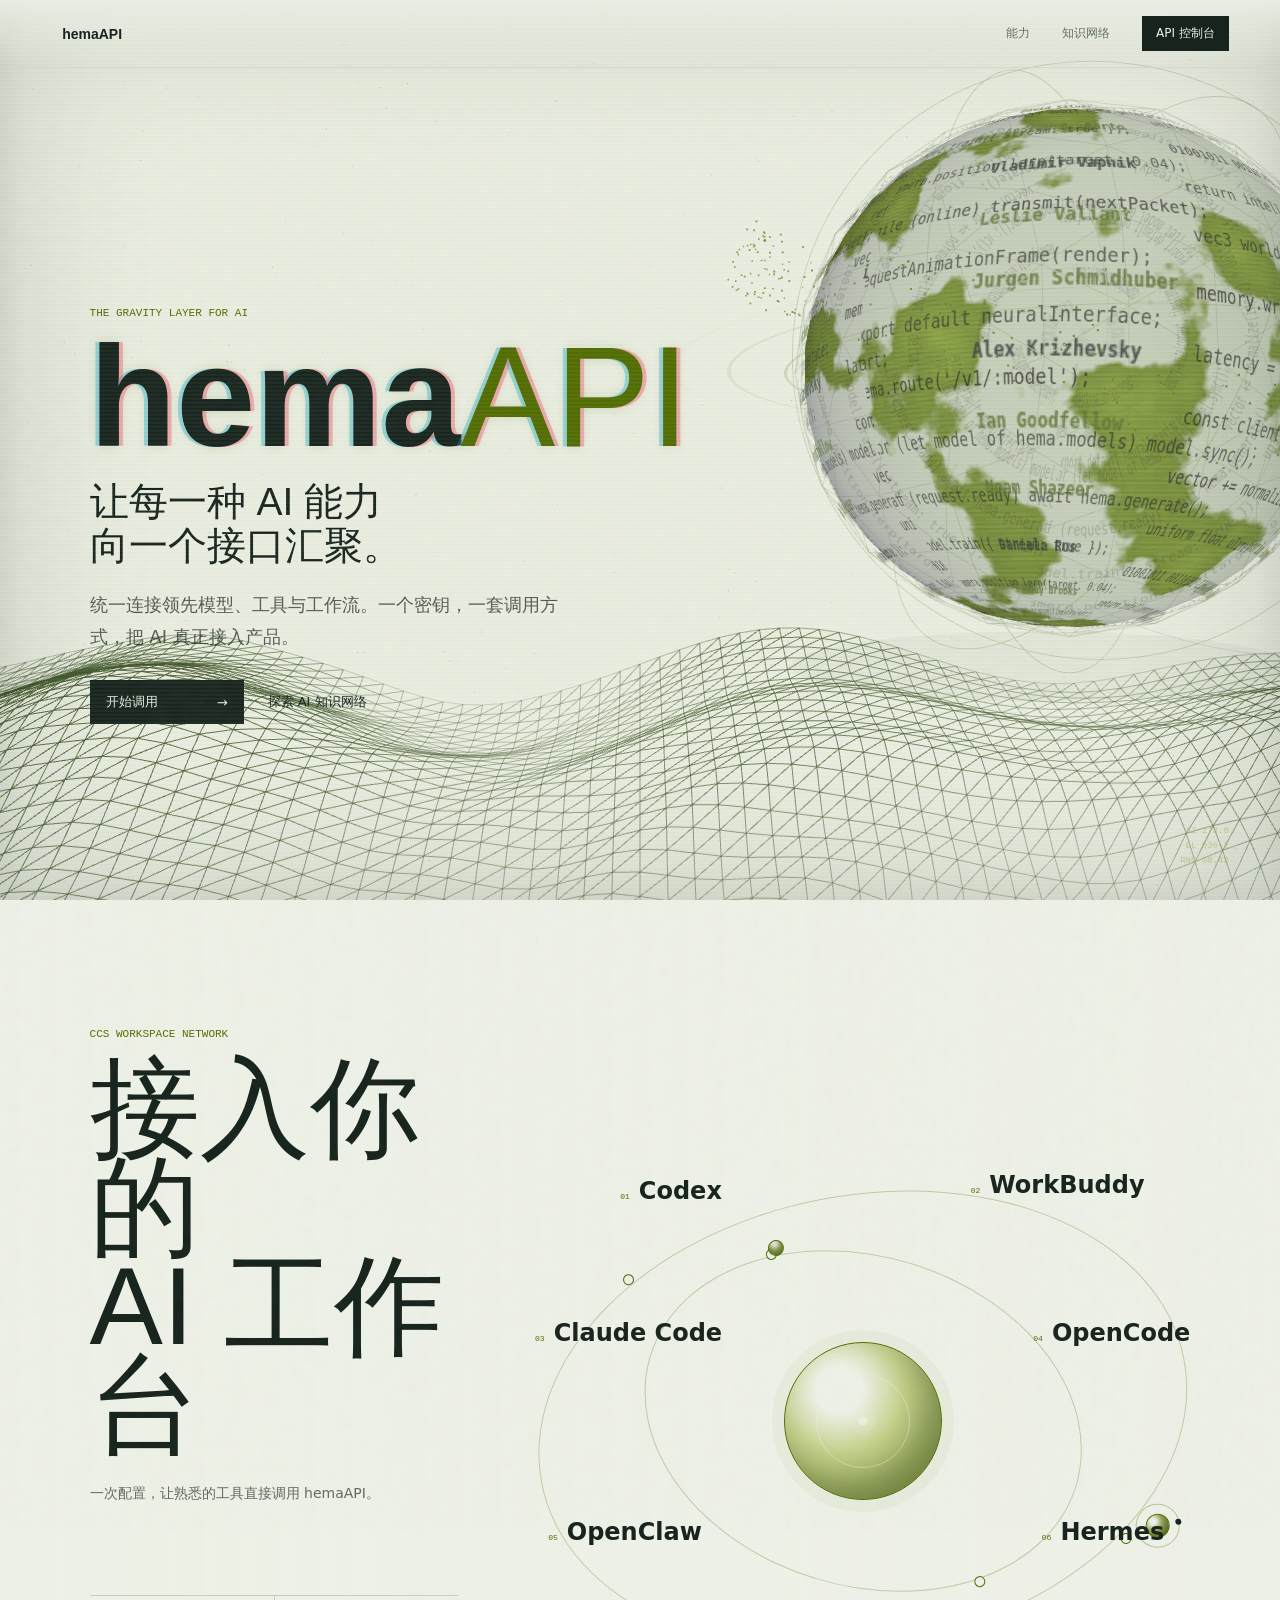
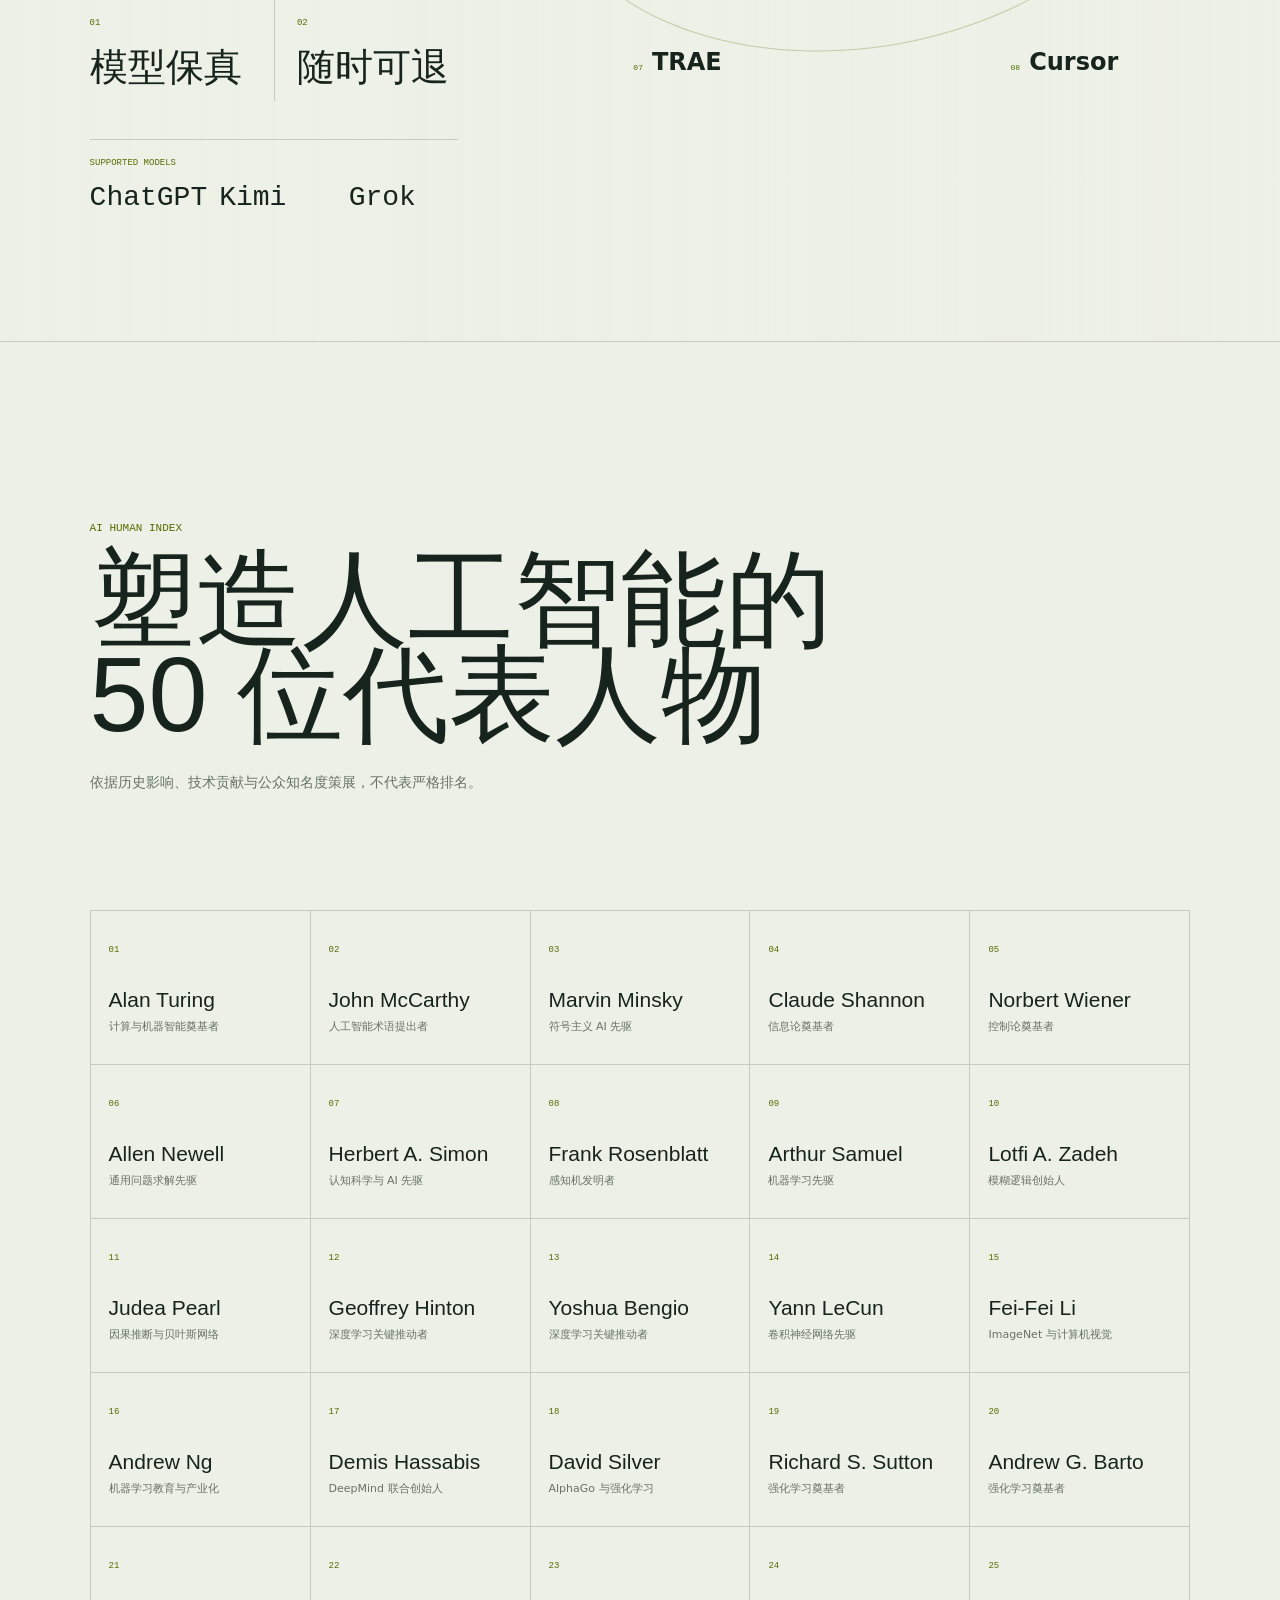
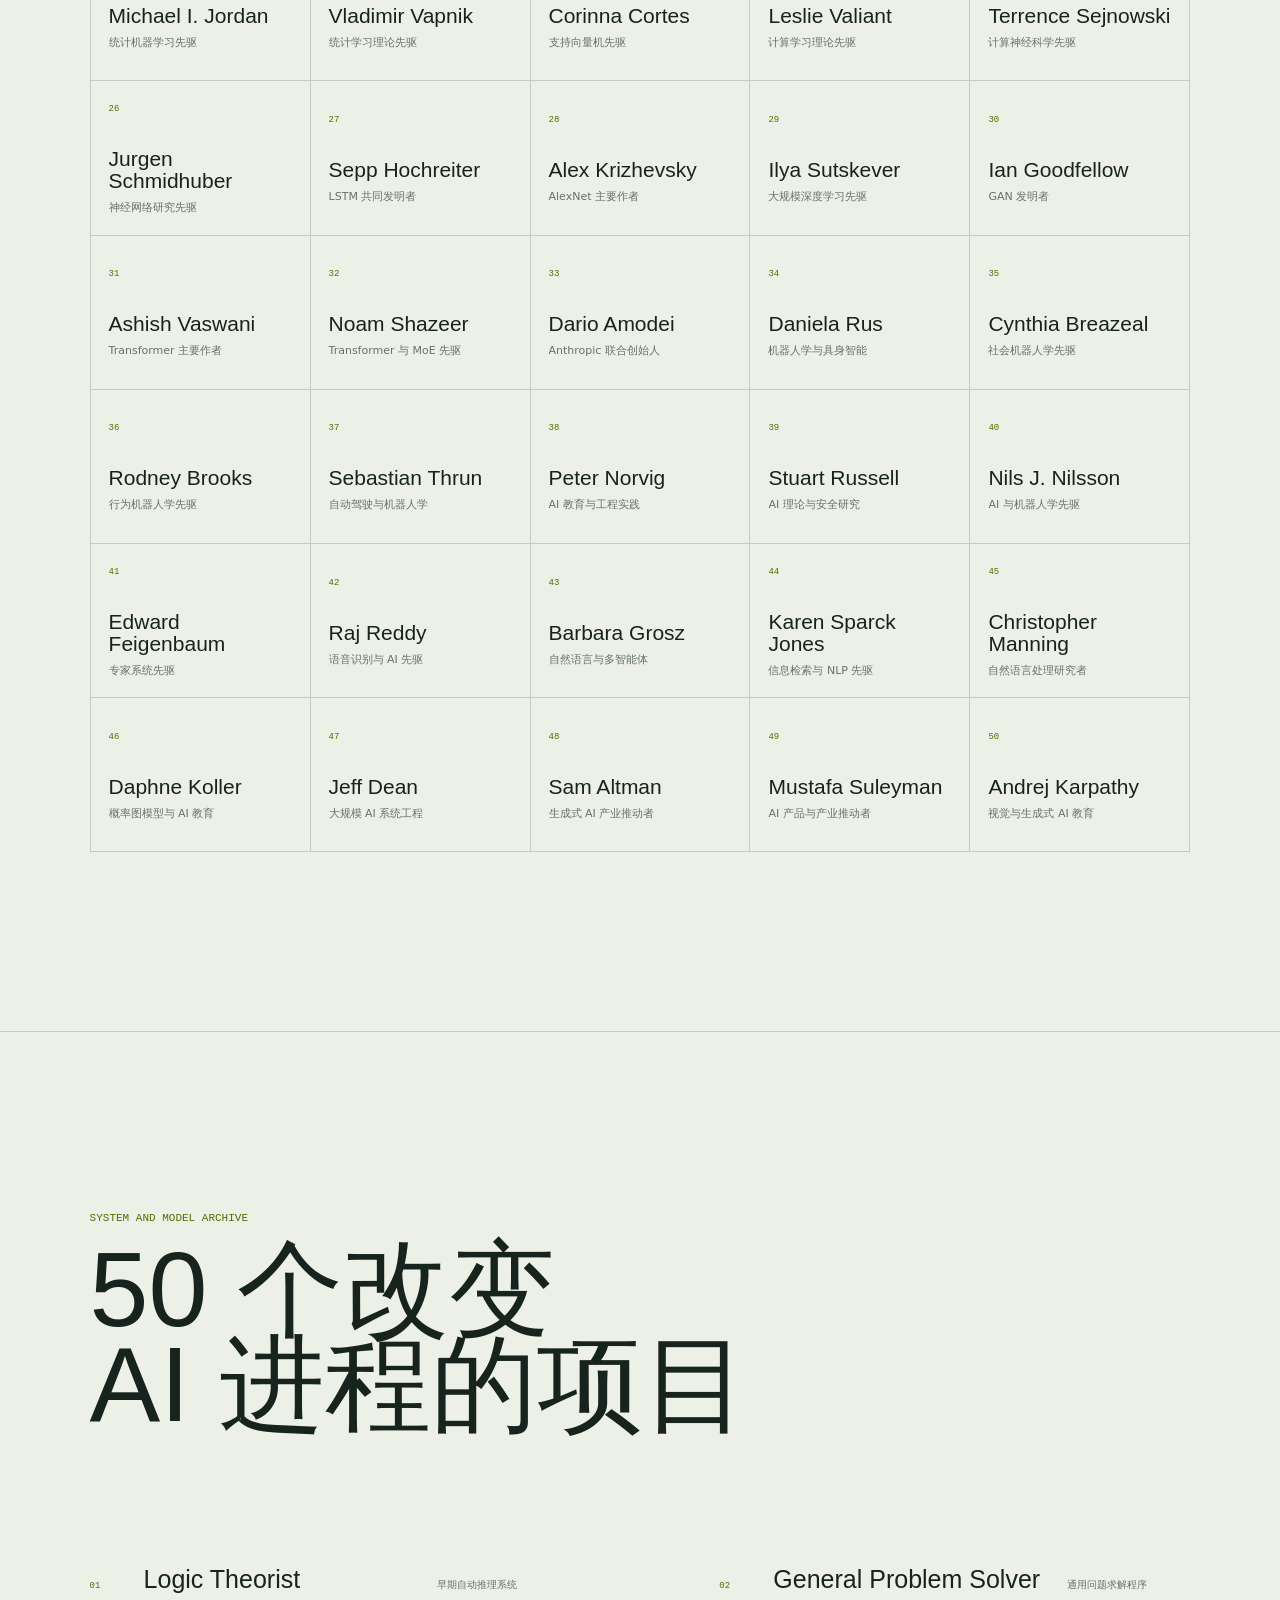
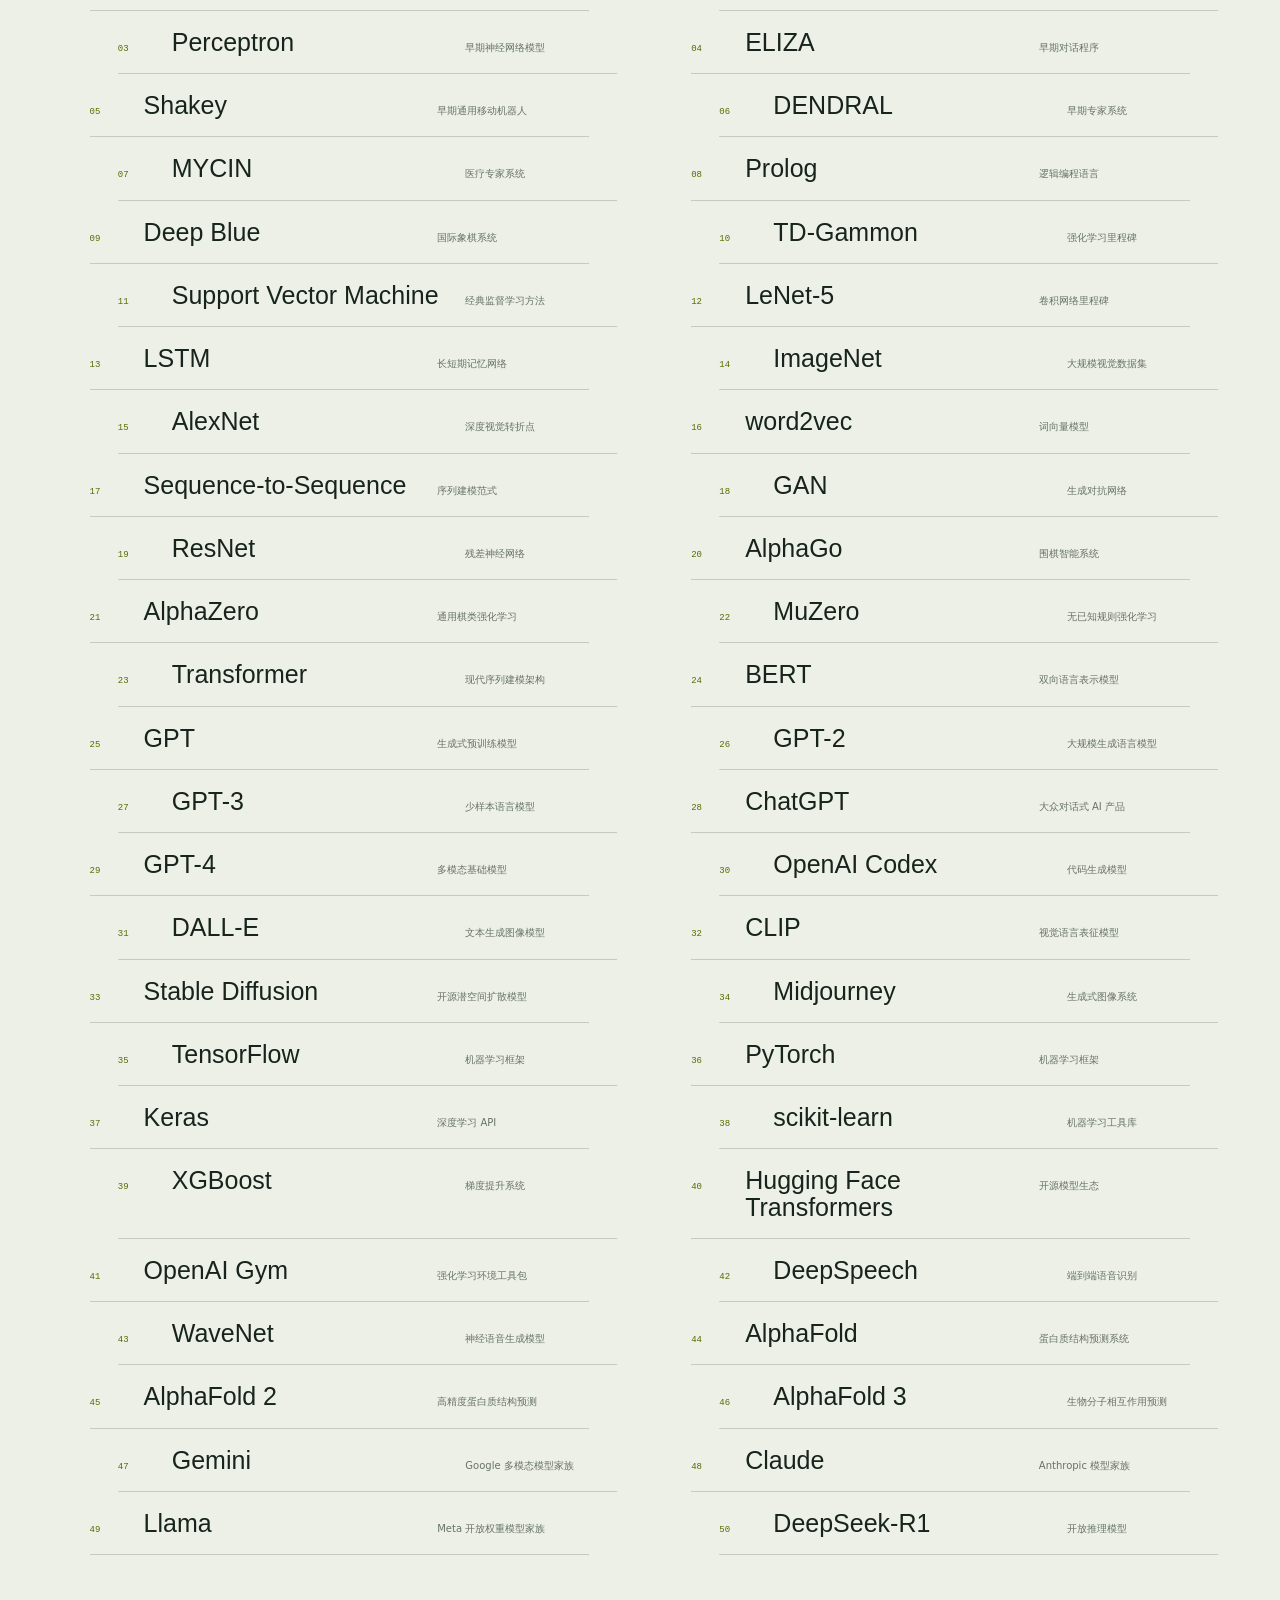
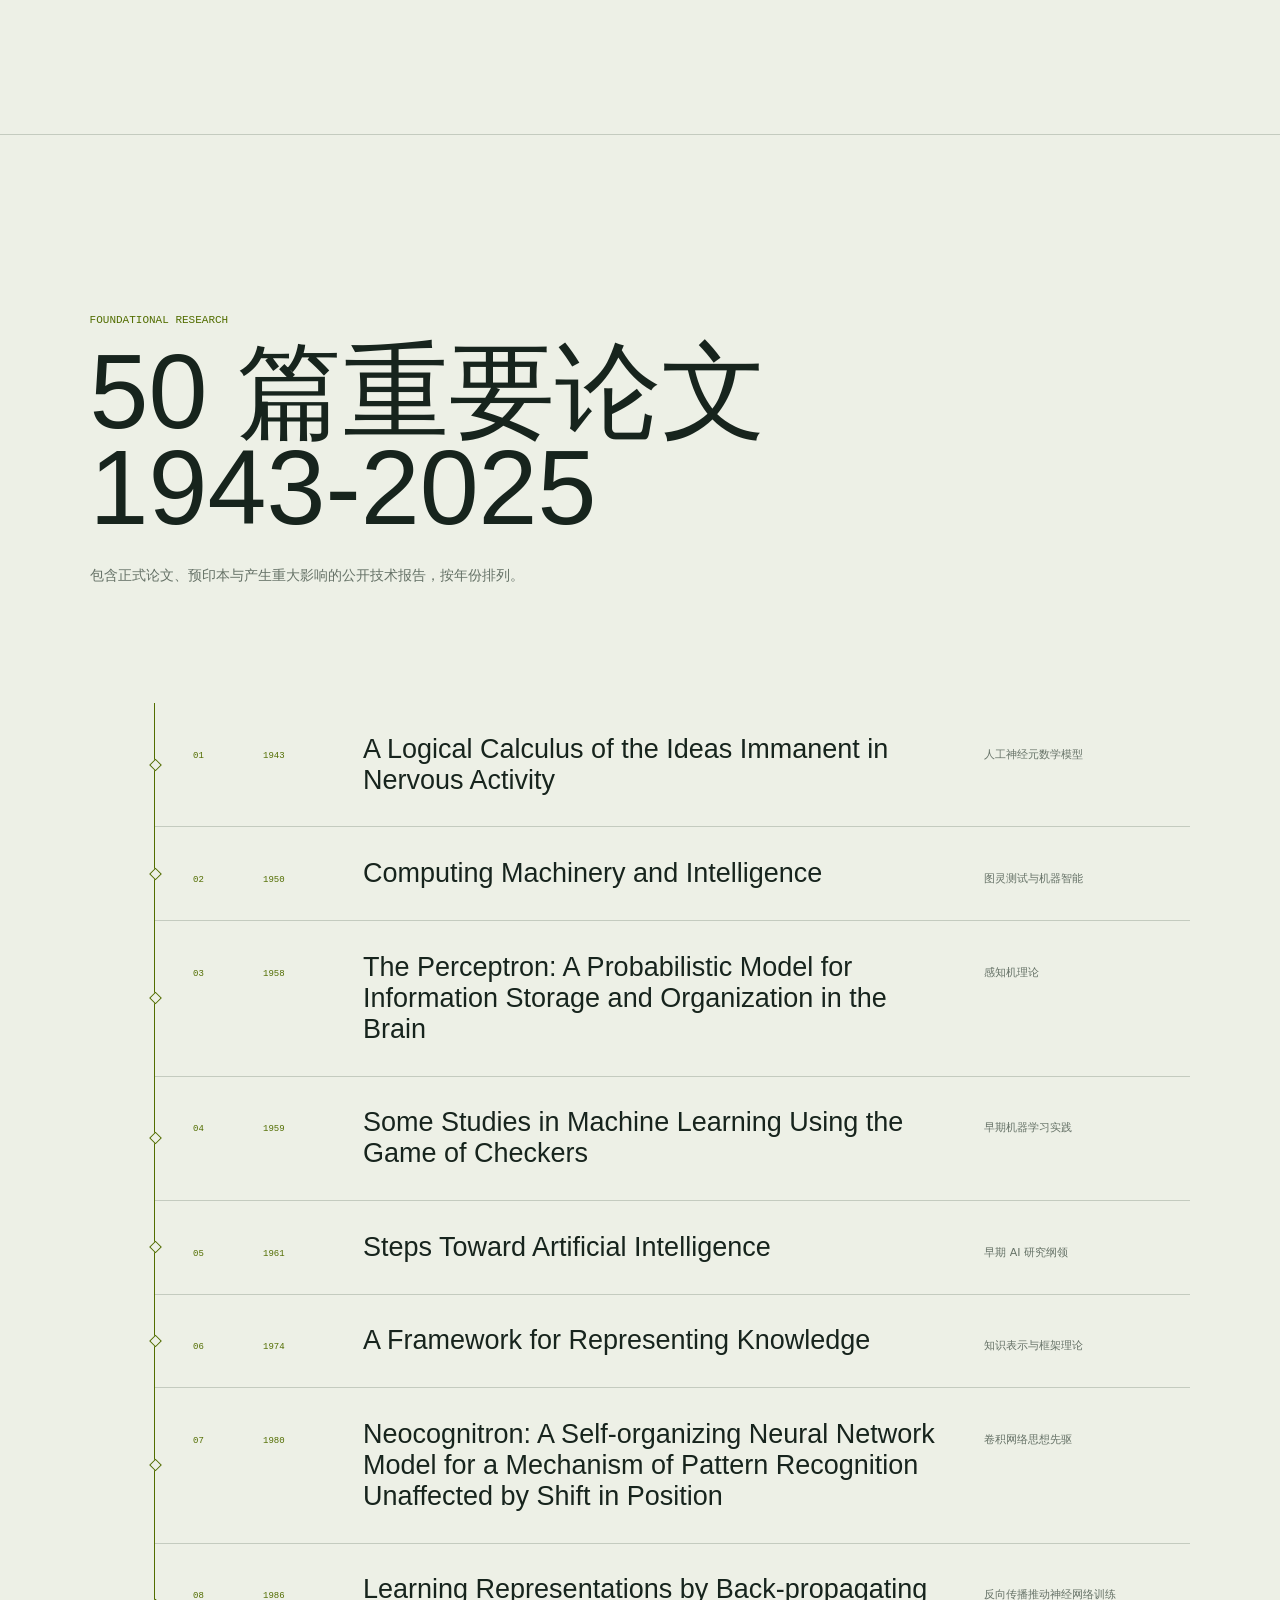
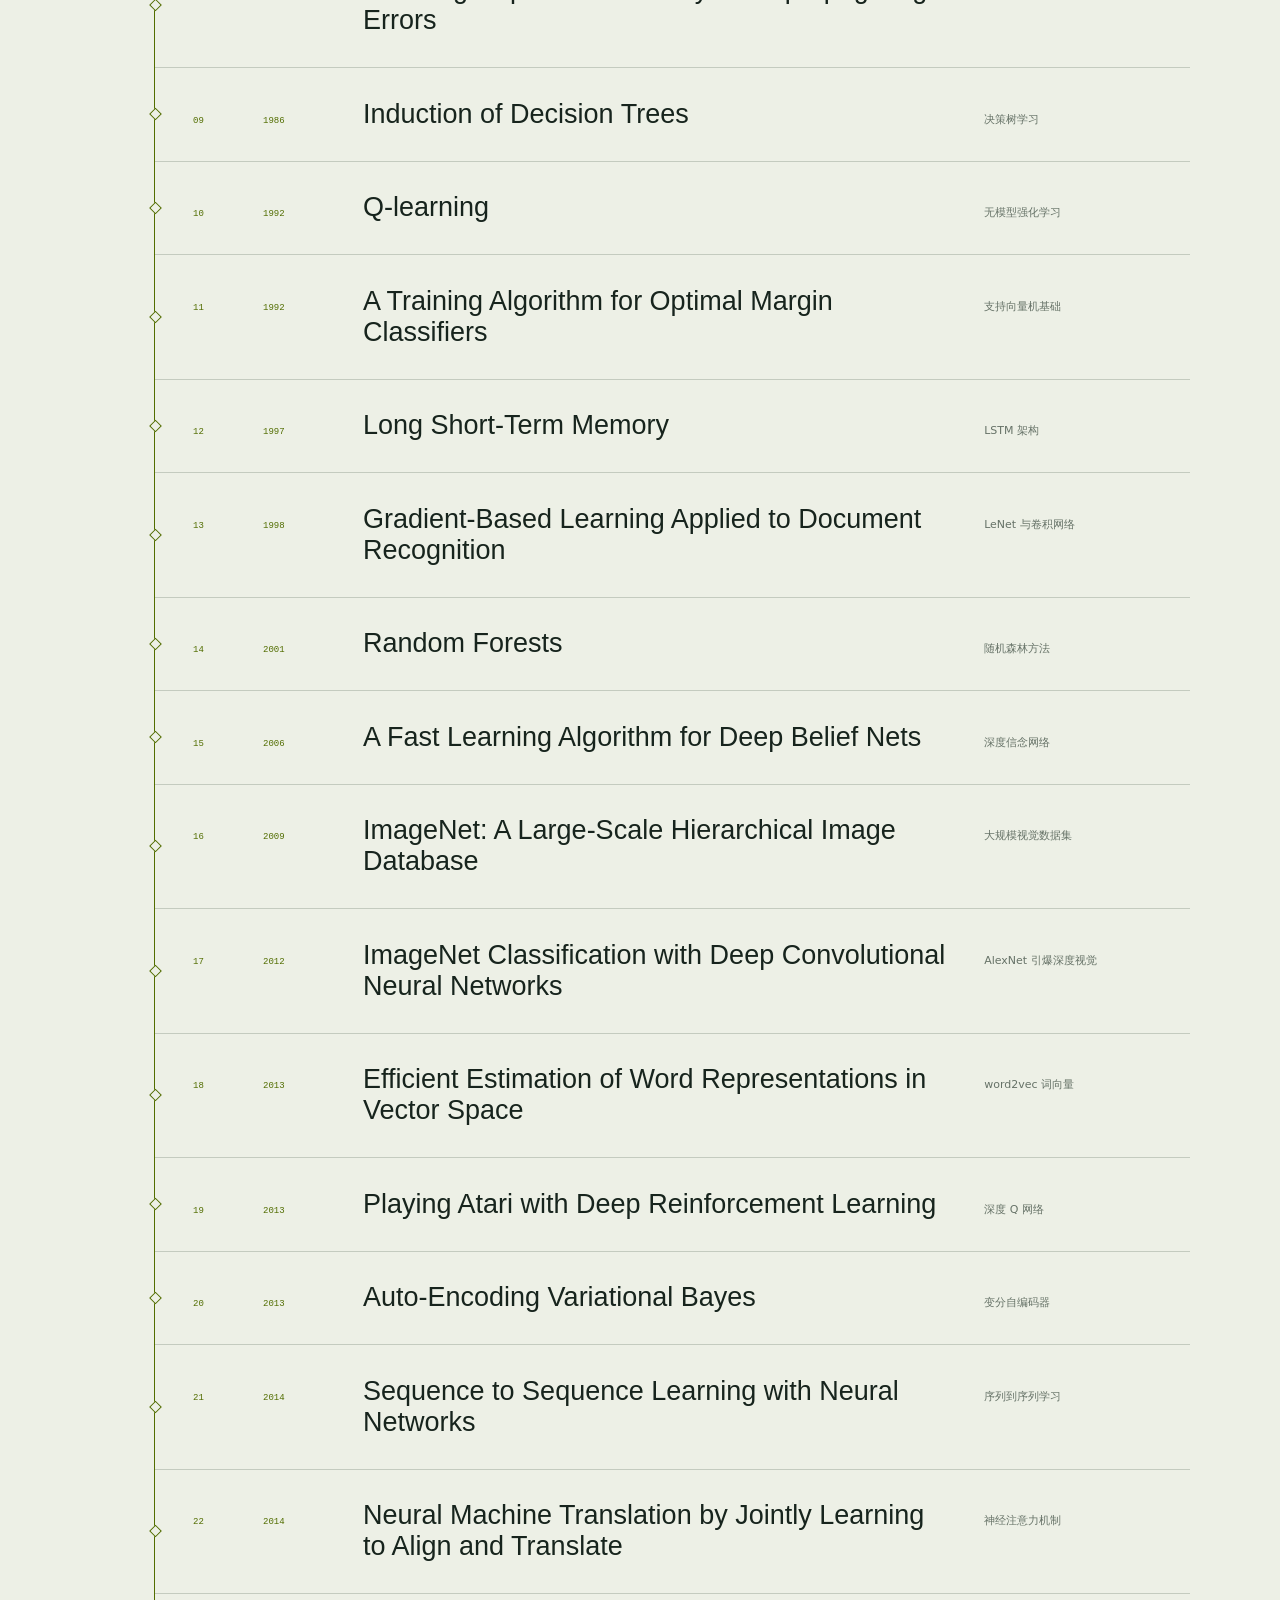
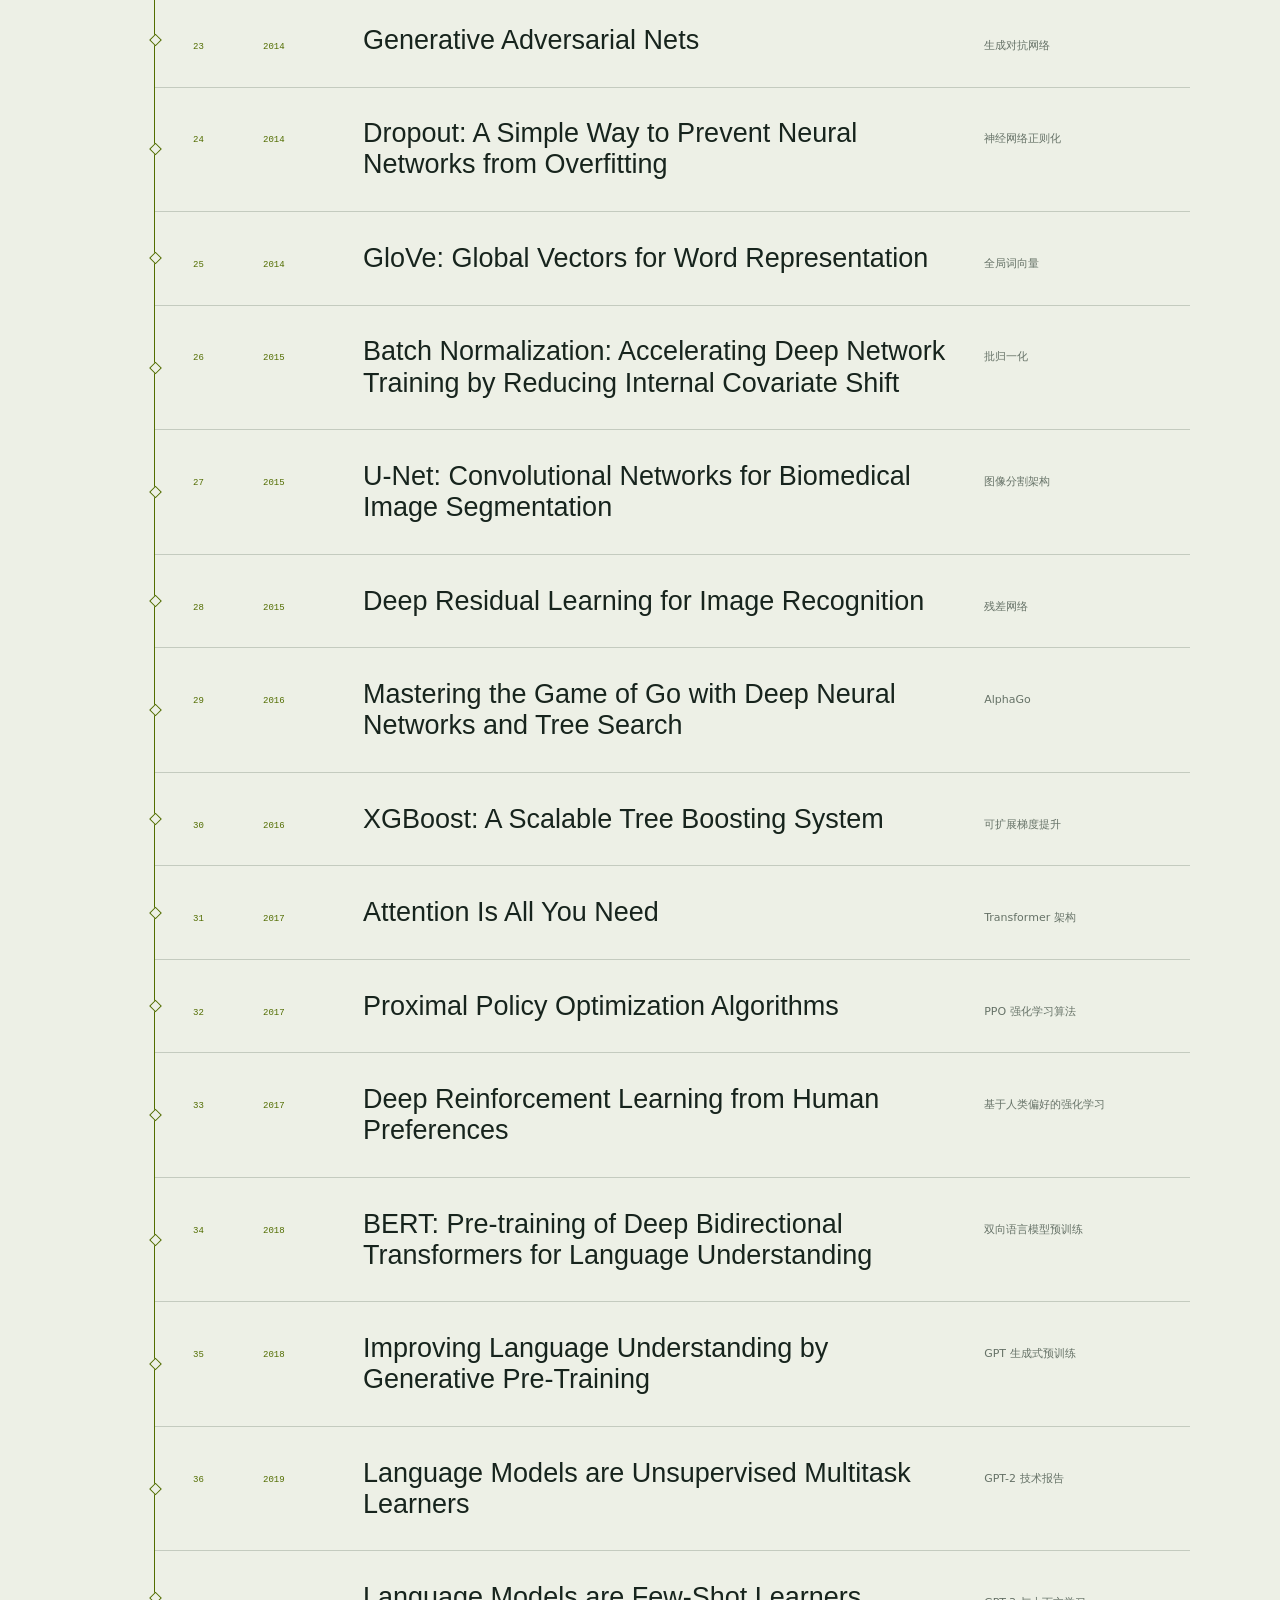
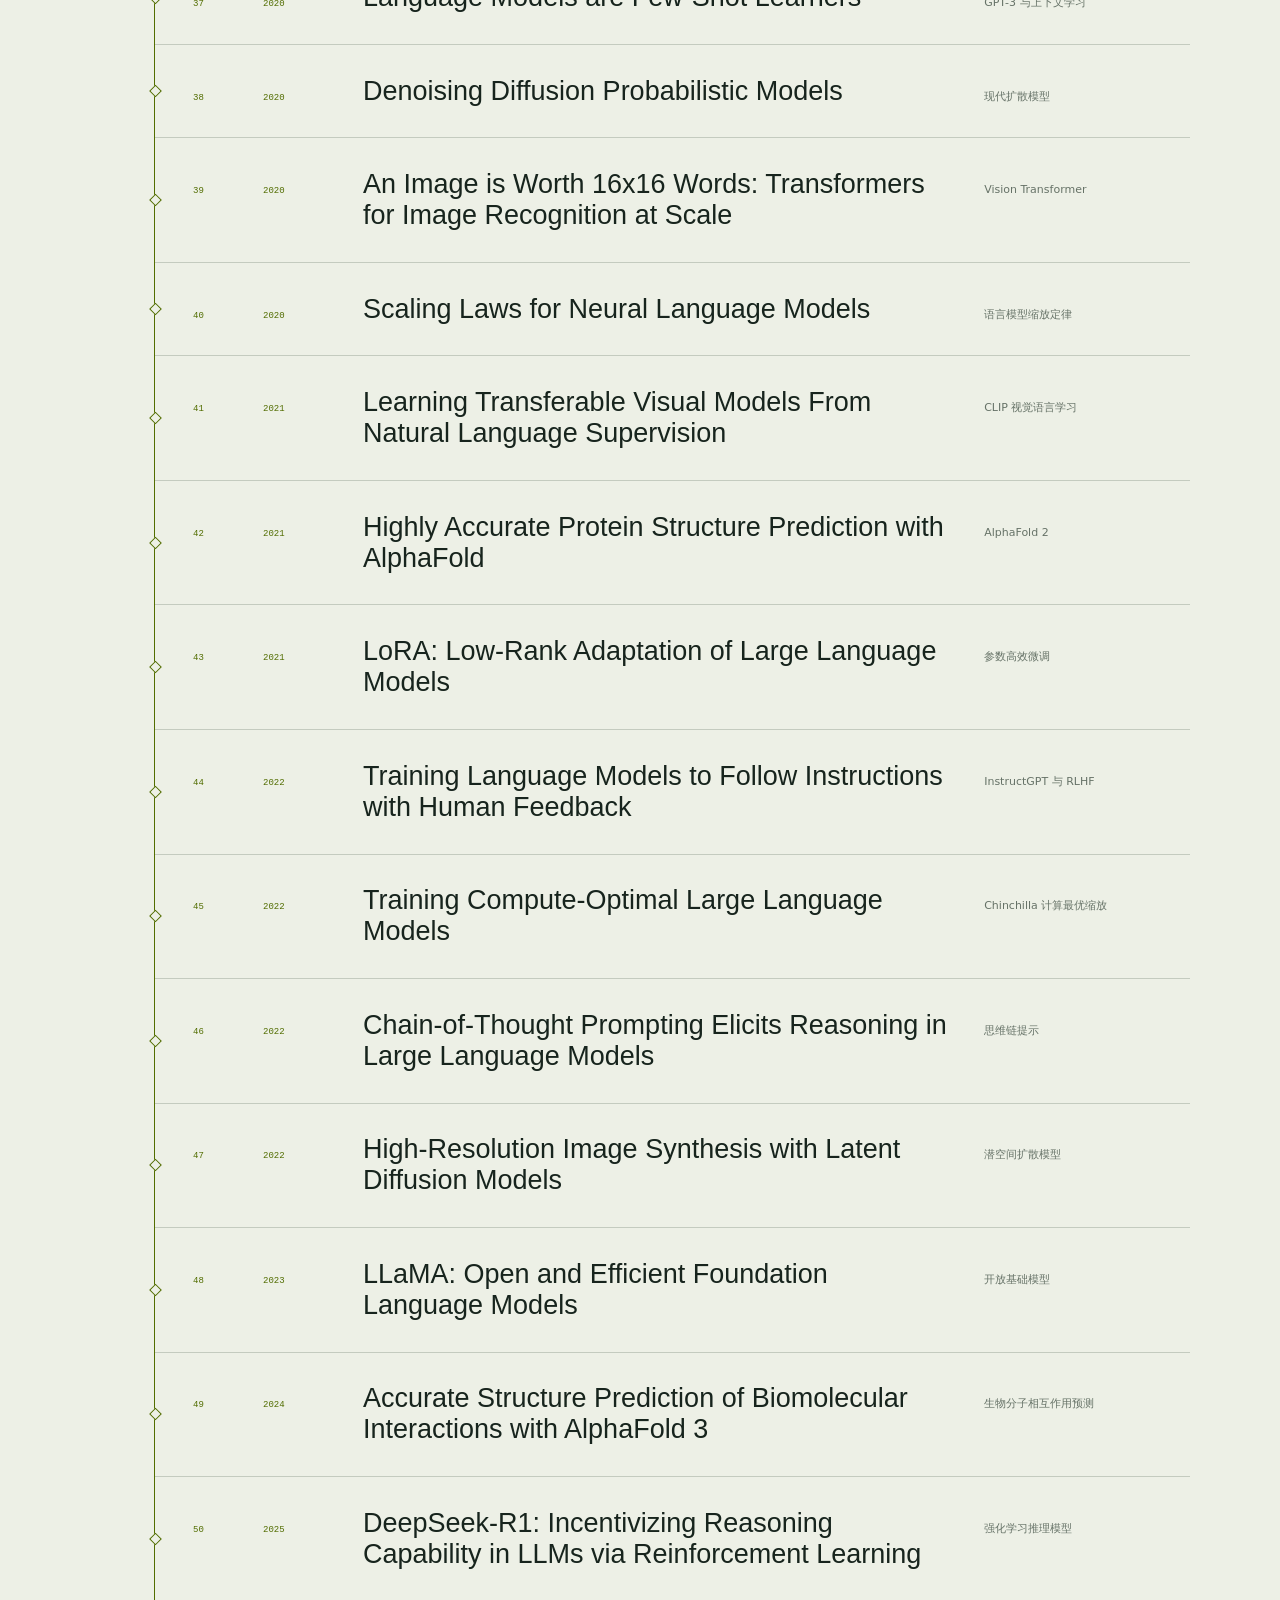
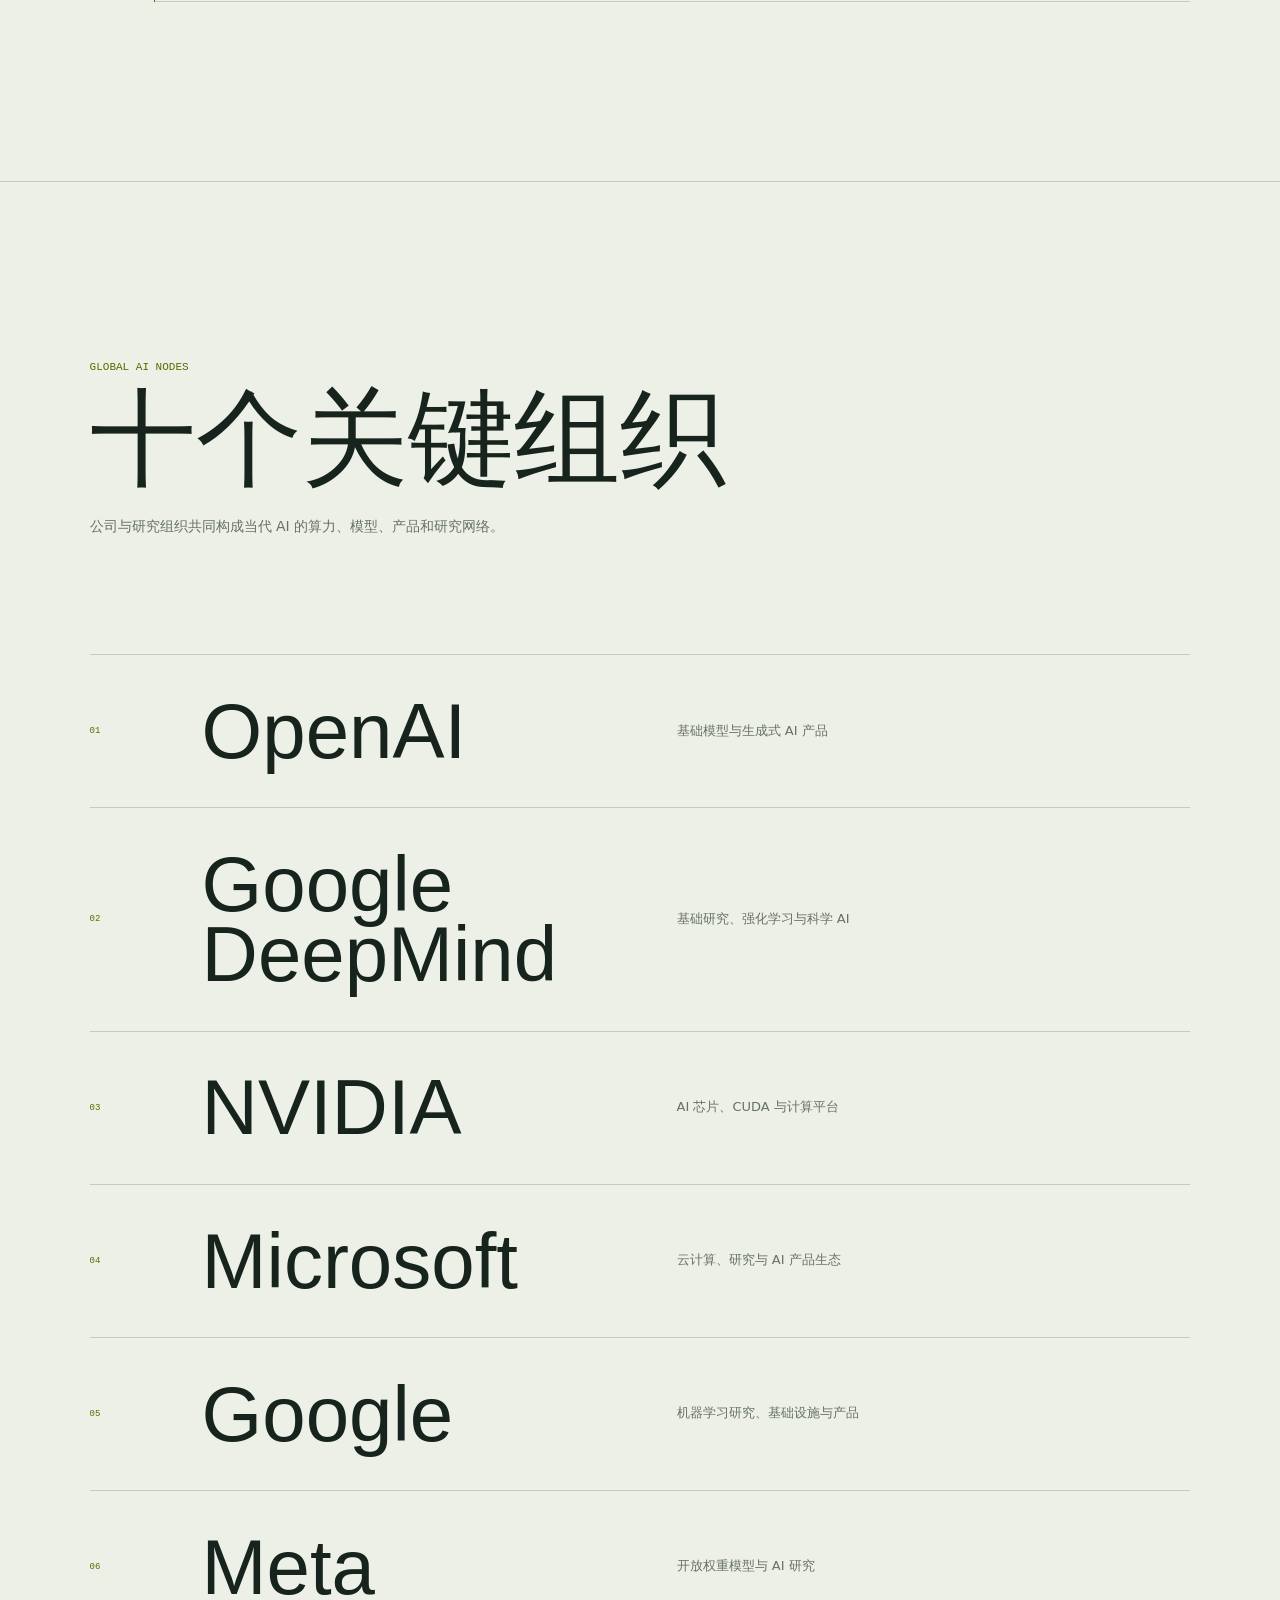
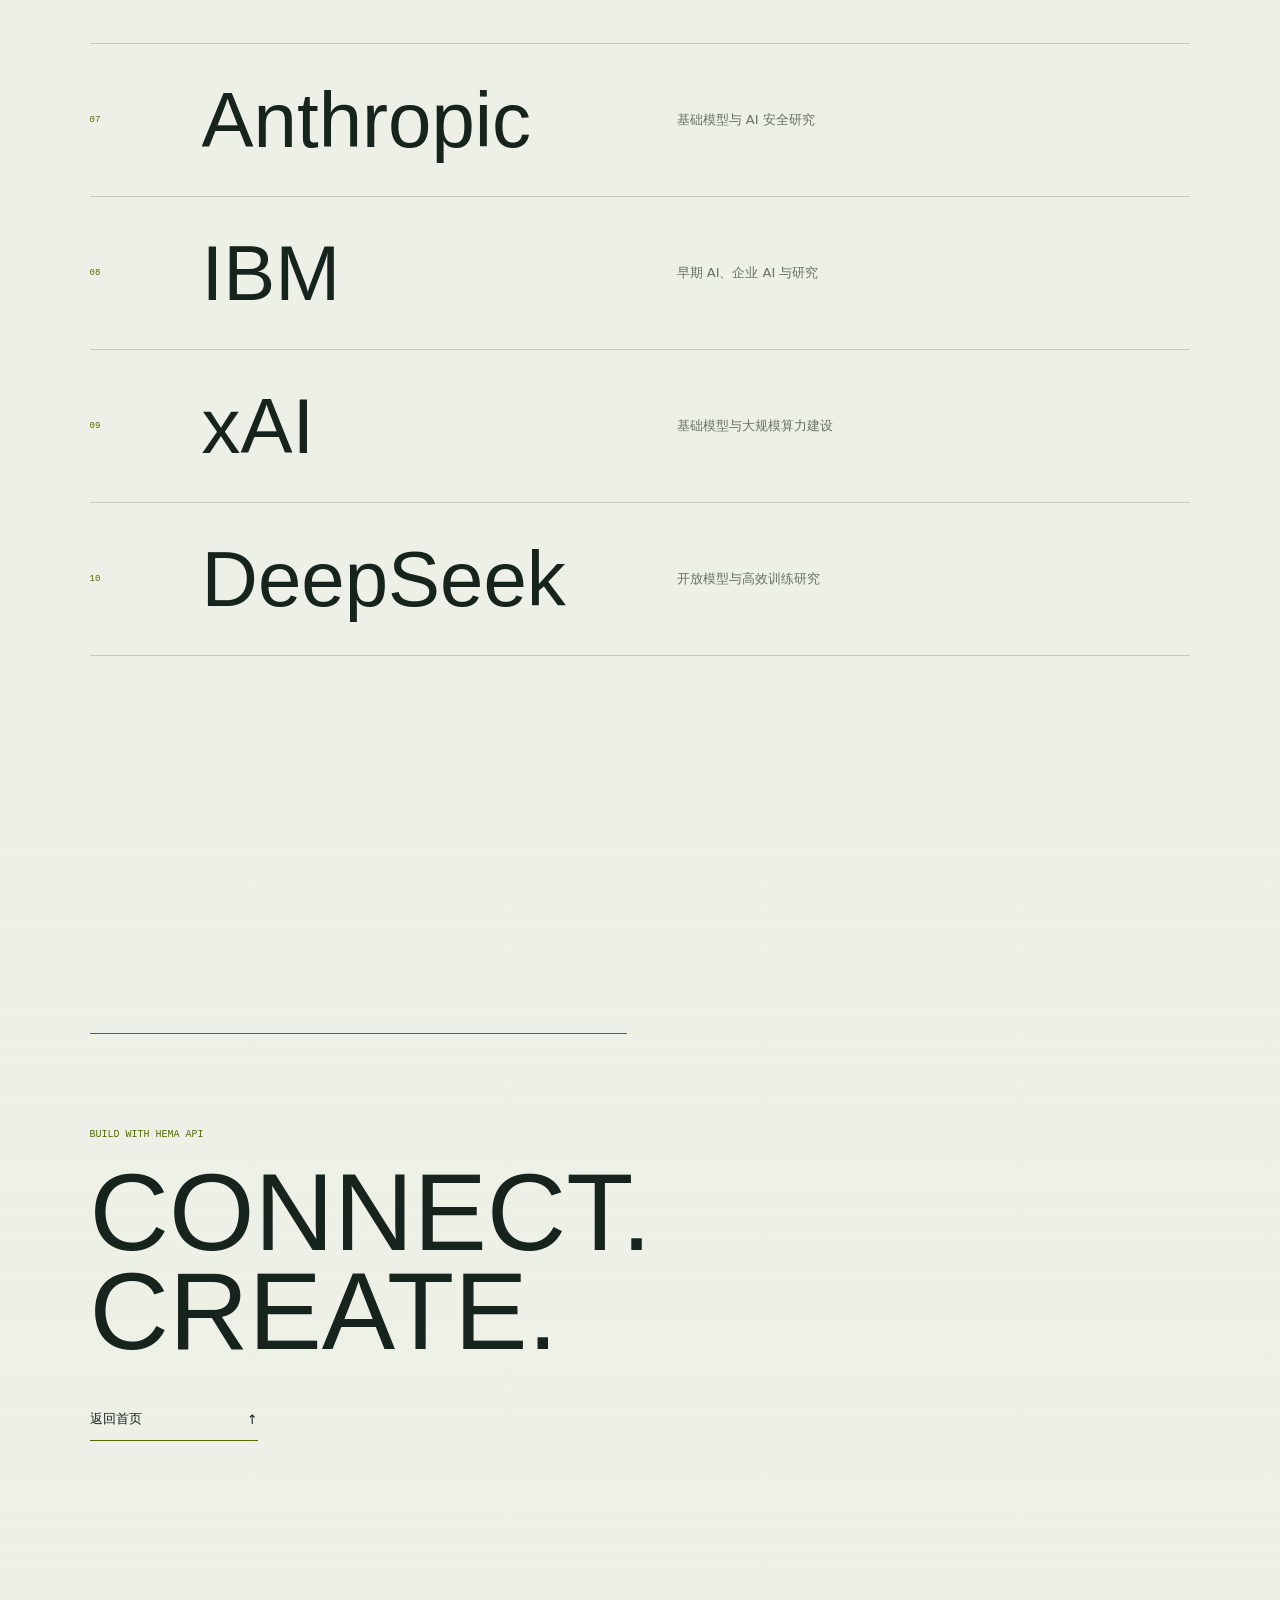
==== web/public/hema-home/index.html @ fee245b4 "feat: publish hema ui image workflow" ====
<!doctype html>
<html lang="zh-CN">
  <head>
    <meta charset="UTF-8" />
    <meta name="viewport" content="width=device-width, initial-scale=1.0" />
    <meta name="theme-color" content="#edf0e6" />
    <title>hemaAPI - AI API Infrastructure</title>
    <link rel="stylesheet" href="./styles.css?v=20260729" />
    <script type="importmap">
      {
        "imports": {
          "three": "https://esm.sh/three@0.170.0"
        }
      }
    </script>
  </head>
  <body>
    <div class="boot" aria-live="polite">
      <div class="boot-mark" aria-hidden="true"></div>
      <p>INITIALIZING HEMA API</p>
    </div>

    <canvas id="scene" aria-label="可交互的人工智能人物地球"></canvas>
    <div class="phosphor" aria-hidden="true"></div>
    <div class="scanlines" aria-hidden="true"></div>
    <div class="noise" aria-hidden="true"></div>
    <div class="vignette" aria-hidden="true"></div>

    <header class="topbar">
      <a class="brand" href="#top" aria-label="hemaAPI 主页">
        <span class="brand-mark" aria-hidden="true"></span>
        hemaAPI
      </a>
      <nav class="primary-nav" aria-label="主导航">
        <a href="#system">能力</a>
        <a href="#archive">知识网络</a>
        <a class="nav-console" href="/dashboard?lang=zh" target="_top">API 控制台</a>
      </nav>
    </header>

    <main id="top">
      <section class="hero" aria-labelledby="hero-title">
        <div class="hero-copy">
          <p class="eyebrow">THE GRAVITY LAYER FOR AI</p>
          <h1 id="hero-title">hema<span>API</span></h1>
          <p class="hero-statement">让每一种 AI 能力<br />向一个接口汇聚。</p>
          <p class="lead">统一连接领先模型、工具与工作流。一个密钥，一套调用方式，把 AI 真正接入产品。</p>
          <div class="hero-actions">
            <a class="primary-action" href="/keys?lang=zh" target="_top">开始调用 <span aria-hidden="true">→</span></a>
            <a class="text-action" href="#archive">探索 AI 知识网络</a>
          </div>
        </div>

        <div class="coordinates" aria-hidden="true">
          <span>AZ 273.8</span>
          <span>EL 036.2</span>
          <span>RNG 08.42</span>
        </div>
      </section>

      <section class="system" id="system" aria-labelledby="system-title">
        <div class="integration-copy reveal" id="console">
          <p class="section-kicker">CCS WORKSPACE NETWORK</p>
          <h2 id="system-title">接入你的<br />AI 工作台</h2>
          <p class="integration-lead">一次配置，让熟悉的工具直接调用 hemaAPI。</p>
          <div class="service-promises" aria-label="服务承诺">
            <div><span>01</span><strong>模型保真</strong></div>
            <div><span>02</span><strong>随时可退</strong></div>
          </div>
          <div class="supported-models" aria-label="支持的模型">
            <span>SUPPORTED MODELS</span>
            <strong>ChatGPT</strong>
            <strong>Kimi</strong>
            <strong>Grok</strong>
          </div>
        </div>

        <div class="integration-stage reveal" aria-label="支持的开发工具">
          <div class="orbit orbit--outer" aria-hidden="true">
            <span class="planet planet--terra"><i class="moon-orbit"></i></span>
          </div>
          <div class="orbit orbit--inner" aria-hidden="true">
            <span class="planet planet--inner"></span>
          </div>
          <div class="ccs-core" aria-hidden="true"></div>
          <a class="tool-node" href="./docs.html#codex"><span>01</span><strong>Codex</strong></a>
          <a class="tool-node" href="./docs.html#workbuddy"><span>02</span><strong>WorkBuddy</strong></a>
          <a class="tool-node" href="./docs.html#claude-code"><span>03</span><strong>Claude Code</strong></a>
          <a class="tool-node" href="./docs.html#opencode"><span>04</span><strong>OpenCode</strong></a>
          <a class="tool-node" href="./docs.html#openclaw"><span>05</span><strong>OpenClaw</strong></a>
          <a class="tool-node" href="./docs.html#hermes"><span>06</span><strong>Hermes</strong></a>
          <a class="tool-node" href="./docs.html#trae"><span>07</span><strong>TRAE</strong></a>
          <a class="tool-node" href="./docs.html#cursor"><span>08</span><strong>Cursor</strong></a>
        </div>
      </section>

      <section class="archive" id="archive" aria-labelledby="archive-title">
        <div class="archive-heading reveal">
          <p class="section-kicker">AI HUMAN INDEX</p>
          <h2 id="archive-title">塑造人工智能的<br />50 位代表人物</h2>
          <p>依据历史影响、技术贡献与公众知名度策展，不代表严格排名。</p>
        </div>
        <div class="people-grid" id="people-grid"></div>
      </section>

      <section class="projects" aria-labelledby="projects-title">
        <div class="projects-heading reveal">
          <p class="section-kicker">SYSTEM AND MODEL ARCHIVE</p>
          <h2 id="projects-title">50 个改变<br />AI 进程的项目</h2>
        </div>
        <div class="project-stream" id="project-stream"></div>
      </section>

      <section class="papers" aria-labelledby="papers-title">
        <div class="papers-heading reveal">
          <p class="section-kicker">FOUNDATIONAL RESEARCH</p>
          <h2 id="papers-title">50 篇重要论文<br />1943-2025</h2>
          <p>包含正式论文、预印本与产生重大影响的公开技术报告，按年份排列。</p>
        </div>
        <div class="paper-timeline" id="paper-timeline"></div>
      </section>

      <section class="organizations" aria-labelledby="organizations-title">
        <div class="organizations-heading reveal">
          <p class="section-kicker">GLOBAL AI NODES</p>
          <h2 id="organizations-title">十个关键组织</h2>
          <p>公司与研究组织共同构成当代 AI 的算力、模型、产品和研究网络。</p>
        </div>
        <div class="organization-list" id="organization-list"></div>
      </section>

      <section class="closing" aria-labelledby="closing-title">
        <div class="closing-line reveal" aria-hidden="true"></div>
        <p class="reveal">BUILD WITH HEMA API</p>
        <h2 id="closing-title" class="reveal">CONNECT.<br />CREATE.</h2>
        <a class="enter reveal" href="#top">返回首页 <span aria-hidden="true">↑</span></a>
      </section>
    </main>

    <dialog class="profile-dialog" id="profile-dialog" aria-labelledby="profile-name">
      <div class="profile-dialog__header">
        <span id="profile-number">01</span>
        <button class="profile-close" type="button" aria-label="关闭人物介绍">&times;</button>
      </div>
      <div class="profile-dialog__body">
        <p>AI HUMAN INDEX</p>
        <h2 id="profile-name"></h2>
        <h3 id="profile-role"></h3>
        <p id="profile-bio"></p>
      </div>
    </dialog>

    <noscript>此演示需要启用 JavaScript。</noscript>
    <script type="module" src="./main.js"></script>
  </body>
</html>
---- web/public/hema-home/styles.css ----
:root {
  color-scheme: light;
  --ink: #edf0e6;
  --paper: #17241d;
  --muted: #667267;
  --signal: #526d00;
  --line: rgba(56, 76, 54, 0.22);
  --edge: 2px;
}

* { box-sizing: border-box; }

html {
  scroll-behavior: smooth;
  background: var(--ink);
}

body {
  margin: 0;
  overflow-x: hidden;
  background: var(--ink);
  color: var(--paper);
  font-family: "Arial Narrow", "Roboto Condensed", Impact, sans-serif;
  letter-spacing: 0;
}

body::selection { background: var(--signal); color: var(--ink); }

#scene {
  position: fixed;
  inset: 0;
  z-index: 0;
  width: 100%;
  height: 100%;
  pointer-events: none;
  touch-action: pan-y;
}


.phosphor,
.scanlines,
.noise,
.vignette {
  position: fixed;
  inset: 0;
  z-index: 20;
  pointer-events: none;
}

.phosphor {
  background: rgba(198, 211, 149, 0.055);
  mix-blend-mode: multiply;
}

.scanlines {
  background: repeating-linear-gradient(
    to bottom,
    rgba(45, 62, 48, 0.035) 0,
    rgba(45, 62, 48, 0.035) 1px,
    rgba(255, 255, 255, 0.08) 2px,
    rgba(255, 255, 255, 0.08) 4px
  );
  opacity: 0.48;
  background-size: 100% 4px;
}

.noise {
  inset: -70%;
  width: 240%;
  height: 240%;
  opacity: 0.035;
  background-image: url("data:image/svg+xml,%3Csvg viewBox='0 0 180 180' xmlns='http://www.w3.org/2000/svg'%3E%3Cfilter id='n'%3E%3CfeTurbulence type='fractalNoise' baseFrequency='.9' numOctaves='4' stitchTiles='stitch'/%3E%3C/filter%3E%3Crect width='100%25' height='100%25' filter='url(%23n)' opacity='.85'/%3E%3C/svg%3E");
}

.vignette {
  box-shadow: inset 0 0 12vw rgba(45, 58, 48, 0.18), inset 0 0 3vw rgba(45, 58, 48, 0.08);
}

.boot {
  position: fixed;
  inset: 0;
  z-index: 100;
  display: grid;
  place-content: center;
  justify-items: center;
  gap: 24px;
  background: var(--ink);
  transition: opacity 700ms ease, visibility 700ms;
}

.boot.done { opacity: 0; visibility: hidden; }

.boot p {
  margin: 0;
  color: var(--muted);
  font-family: ui-monospace, SFMono-Regular, Menlo, monospace;
  font-size: 10px;
}

.boot-mark {
  width: 48px;
  aspect-ratio: 1;
  border: 1px solid var(--signal);
  animation: boot 1.4s steps(7) infinite;
}

.topbar {
  position: fixed;
  inset: 0 0 auto;
  z-index: 30;
  display: flex;
  align-items: center;
  justify-content: space-between;
  height: 68px;
  padding: 0 clamp(20px, 4vw, 68px);
  border-bottom: 1px solid rgba(56, 76, 54, 0.14);
  background: linear-gradient(to bottom, rgba(237, 240, 230, 0.9), transparent);
}

.brand,
.enter {
  color: var(--paper);
  text-decoration: none;
}

.brand {
  display: inline-flex;
  align-items: center;
  gap: 11px;
  font-size: 14px;
  font-weight: 700;
}

.brand-logo {
  width: 28px;
  height: 28px;
  display: block;
  object-fit: contain;
}

.primary-nav {
  display: flex;
  align-items: center;
  gap: clamp(18px, 2.5vw, 38px);
}

.primary-nav a {
  color: var(--muted);
  font-family: system-ui, sans-serif;
  font-size: 12px;
  text-decoration: none;
  transition: color 200ms ease, background-color 200ms ease;
}

.primary-nav a:hover { color: var(--paper); }
.primary-nav a:focus-visible { outline: 2px solid var(--signal); outline-offset: 5px; }
.primary-nav .nav-console { padding: 9px 14px; background: var(--paper); color: var(--ink); }
.primary-nav .nav-console:hover { background: var(--signal); color: var(--ink); }

main { position: relative; z-index: 10; }

.hero,
.system,
.archive,
.projects,
.papers,
.organizations,
.closing {
  min-height: 100dvh;
  padding-inline: clamp(20px, 7vw, 150px);
}

.archive,
.projects,
.papers,
.organizations {
  position: relative;
  background: rgba(237, 240, 230, 0.9);
}

.papers {
  padding-block: clamp(110px, 14vw, 220px);
  border-top: 1px solid var(--line);
}

.papers-heading {
  max-width: 980px;
  margin-bottom: clamp(70px, 9vw, 140px);
}

.papers-heading h2 {
  margin: 0;
  font-size: 46px;
  font-weight: 400;
  line-height: 0.9;
}

.papers-heading > p:last-child {
  max-width: 40rem;
  margin: 28px 0 0;
  color: var(--muted);
  font-family: system-ui, sans-serif;
  font-size: 14px;
  line-height: 1.75;
}

.paper-timeline {
  position: relative;
  margin-left: clamp(0px, 5vw, 90px);
  border-left: 1px solid var(--signal);
}

.paper {
  display: grid;
  grid-template-columns: 38px 68px minmax(0, 1fr) minmax(130px, 0.35fr);
  align-items: baseline;
  gap: clamp(14px, 2.5vw, 42px);
  position: relative;
  padding: clamp(20px, 2.4vw, 34px) 0 clamp(20px, 2.4vw, 34px) clamp(22px, 3vw, 52px);
  border-bottom: 1px solid var(--line);
}

.paper::before {
  content: "";
  position: absolute;
  top: 50%;
  left: -4px;
  width: 7px;
  aspect-ratio: 1;
  background: var(--ink);
  border: 1px solid var(--signal);
  transform: translateY(-50%) rotate(45deg);
}

.paper-index,
.paper time {
  color: var(--signal);
  font-family: ui-monospace, SFMono-Regular, Menlo, monospace;
  font-size: 9px;
}

.paper h3 {
  min-width: 0;
  margin: 0;
  overflow-wrap: anywhere;
  font-size: 18px;
  font-weight: 400;
  line-height: 1.15;
}

.paper p {
  margin: 0;
  color: var(--muted);
  font-family: system-ui, sans-serif;
  font-size: 11px;
  line-height: 1.55;
}

.paper:hover h3 { color: var(--signal); }

.archive {
  padding-block: clamp(110px, 14vw, 220px);
  border-top: 1px solid var(--line);
}

.archive-heading,
.projects-heading,
.organizations-heading {
  max-width: 900px;
  margin-bottom: clamp(70px, 9vw, 140px);
}

.archive-heading h2,
.projects-heading h2,
.organizations-heading h2 {
  margin: 0;
  font-size: 46px;
  font-weight: 400;
  line-height: 0.9;
}

.archive-heading > p:last-child,
.organizations-heading > p:last-child {
  max-width: 38rem;
  margin: 28px 0 0;
  color: var(--muted);
  font-family: system-ui, sans-serif;
  font-size: 14px;
  line-height: 1.75;
}

.people-grid {
  display: grid;
  grid-template-columns: repeat(5, minmax(0, 1fr));
  border-top: 1px solid var(--line);
  border-left: 1px solid var(--line);
}

.person {
  appearance: none;
  width: 100%;
  min-height: 154px;
  padding: 18px;
  border-right: 1px solid var(--line);
  border-bottom: 1px solid var(--line);
  border-top: 0;
  border-left: 0;
  border-radius: 0;
  background: transparent;
  color: var(--paper);
  text-align: left;
  cursor: pointer;
  transition: background-color 180ms ease, color 180ms ease;
}

.person:hover { background: rgba(82, 109, 0, 0.1); }
.person:active { transform: translateY(1px); }
.person:focus-visible { position: relative; z-index: 2; outline: 2px solid var(--signal); outline-offset: -3px; }

.person span,
.project span,
.organization span {
  color: var(--signal);
  font-family: ui-monospace, SFMono-Regular, Menlo, monospace;
  font-size: 9px;
}

.person h3 {
  margin: 34px 0 8px;
  font-size: 16px;
  font-weight: 500;
  line-height: 1.05;
}

.person p {
  margin: 0;
  color: var(--muted);
  font-family: system-ui, sans-serif;
  font-size: 11px;
  line-height: 1.5;
}

.profile-dialog {
  width: min(680px, calc(100vw - 40px));
  max-height: min(720px, calc(100dvh - 40px));
  padding: 0;
  overflow: hidden;
  border: 1px solid var(--signal);
  border-radius: 0;
  background: rgba(237, 240, 230, 0.98);
  color: var(--paper);
  box-shadow: 18px 18px 0 rgba(82, 109, 0, 0.16);
}

.profile-dialog::backdrop {
  background: rgba(23, 36, 29, 0.34);
  backdrop-filter: blur(8px);
}

.profile-dialog__header {
  display: flex;
  align-items: center;
  justify-content: space-between;
  min-height: 54px;
  padding-left: 22px;
  border-bottom: 1px solid var(--line);
}

.profile-dialog__header > span {
  color: var(--signal);
  font-family: ui-monospace, SFMono-Regular, Menlo, monospace;
  font-size: 10px;
}

.profile-close {
  display: grid;
  place-items: center;
  width: 54px;
  height: 54px;
  padding: 0;
  border: 0;
  border-left: 1px solid var(--line);
  border-radius: 0;
  background: transparent;
  color: var(--paper);
  font-family: Arial, sans-serif;
  font-size: 30px;
  line-height: 1;
  cursor: pointer;
}

.profile-close:hover { background: var(--signal); color: var(--ink); }
.profile-close:focus-visible { outline: 2px solid var(--signal); outline-offset: -4px; }

.profile-dialog__body { padding: clamp(28px, 6vw, 72px); }

.profile-dialog__body > p:first-child {
  margin: 0 0 20px;
  color: var(--signal);
  font-family: ui-monospace, SFMono-Regular, Menlo, monospace;
  font-size: 10px;
}

.profile-dialog__body h2 {
  margin: 0;
  overflow-wrap: anywhere;
  font-size: 44px;
  font-weight: 400;
  line-height: 0.88;
}

.profile-dialog__body h3 {
  margin: 28px 0 0;
  color: var(--signal);
  font-family: system-ui, sans-serif;
  font-size: 16px;
  font-weight: 600;
}

.profile-dialog__body > p:last-child {
  max-width: 48rem;
  margin: 18px 0 0;
  color: var(--muted);
  font-family: system-ui, sans-serif;
  font-size: 14px;
  line-height: 1.8;
}

.projects {
  padding-block: clamp(110px, 14vw, 220px);
  overflow: hidden;
  border-top: 1px solid var(--line);
}

.project-stream {
  display: grid;
  grid-template-columns: repeat(2, minmax(0, 1fr));
  gap: 0 clamp(36px, 8vw, 150px);
}

.project {
  display: grid;
  grid-template-columns: 36px minmax(0, 1fr) minmax(100px, 0.55fr);
  align-items: baseline;
  gap: 18px;
  min-width: 0;
  padding: 18px 0;
  border-bottom: 1px solid var(--line);
}

.project:nth-child(4n + 2),
.project:nth-child(4n + 3) { transform: translateX(clamp(0px, 2.2vw, 34px)); }

.project.visible:nth-child(4n + 2),
.project.visible:nth-child(4n + 3) { transform: translateX(clamp(0px, 2.2vw, 34px)) translateY(0); }

.project h3 {
  min-width: 0;
  margin: 0;
  overflow-wrap: anywhere;
  font-size: 17px;
  font-weight: 400;
  line-height: 1.05;
}

.project p {
  margin: 0;
  color: var(--muted);
  font-family: system-ui, sans-serif;
  font-size: 10px;
  line-height: 1.5;
}

.organizations {
  padding-block: clamp(110px, 14vw, 220px);
  border-top: 1px solid var(--line);
}

.organization-list { border-top: 1px solid var(--line); }

.organization {
  display: grid;
  grid-template-columns: 48px minmax(220px, 0.8fr) minmax(260px, 1fr);
  align-items: center;
  gap: clamp(20px, 5vw, 90px);
  padding: clamp(22px, 3.2vw, 48px) 0;
  border-bottom: 1px solid var(--line);
}

.organization h3 {
  margin: 0;
  font-size: 34px;
  font-weight: 400;
  line-height: 0.9;
  transition: color 220ms ease, transform 220ms ease;
}

.organization p {
  max-width: 38rem;
  margin: 0;
  color: var(--muted);
  font-family: system-ui, sans-serif;
  font-size: 13px;
  line-height: 1.6;
}

.organization:hover h3 { color: var(--signal); transform: translateX(8px); }

.hero {
  display: grid;
  align-items: center;
  position: relative;
  padding-top: 68px;
}

.hero-copy {
  width: min(640px, 48vw);
  margin-top: 7vh;
}

.eyebrow,
.section-kicker {
  margin: 0 0 18px;
  color: var(--signal);
  font-family: ui-monospace, SFMono-Regular, Menlo, monospace;
  font-size: 9px;
}

h1,
h2,
h3,
p { letter-spacing: 0; }

h1 {
  width: fit-content;
  max-width: 100%;
  margin: 0;
  color: var(--paper);
  font-size: 68px;
  font-weight: 700;
  line-height: 0.84;
  text-shadow:
    4px 0 rgba(255, 52, 92, 0.34),
    -4px 0 rgba(0, 174, 208, 0.34),
    0 0 12px rgba(82, 109, 0, 0.18);
}

h1 span { color: var(--signal); font-weight: 400; }

.hero-statement {
  margin: 24px 0 0;
  font-size: 24px;
  font-weight: 500;
  line-height: 1.12;
  text-wrap: balance;
}

.lead {
  max-width: 31rem;
  margin: 22px 0 28px;
  color: rgba(23, 36, 29, 0.72);
  font-family: system-ui, sans-serif;
  font-size: 14px;
  line-height: 1.75;
}

.hero-actions { display: flex; align-items: center; gap: 24px; }

.primary-action,
.text-action { font-family: system-ui, sans-serif; font-size: 13px; text-decoration: none; }

.primary-action {
  display: inline-flex;
  align-items: center;
  justify-content: space-between;
  min-width: 154px;
  padding: 13px 16px;
  background: var(--paper);
  color: var(--ink);
  transition: transform 220ms ease, background-color 220ms ease;
}

.primary-action:hover { transform: translateY(-3px); background: var(--signal); }
.primary-action:active { transform: translateY(-1px); }
.text-action { color: var(--paper); border-bottom: 1px solid var(--line); padding-block: 12px; }
.primary-action:focus-visible, .text-action:focus-visible { outline: 2px solid var(--signal); outline-offset: 4px; }

.enter {
  display: inline-flex;
  align-items: center;
  justify-content: space-between;
  width: 168px;
  padding: 12px 0;
  border-bottom: 1px solid var(--signal);
  font-family: system-ui, sans-serif;
  font-size: 13px;
  transition: color 220ms ease, transform 220ms ease;
}

.enter:hover { color: var(--signal); transform: translateX(5px); }
.enter:active { transform: translateX(5px) translateY(1px); }
.enter:focus-visible { outline: 2px solid var(--signal); outline-offset: 6px; }

.coordinates {
  position: absolute;
  right: clamp(20px, 4vw, 68px);
  bottom: 34px;
  display: grid;
  gap: 5px;
  text-align: right;
  color: rgba(183, 199, 109, 0.65);
  font-family: ui-monospace, SFMono-Regular, Menlo, monospace;
  font-size: 9px;
}

.relativity-equation {
  position: absolute;
  top: 108px;
  right: clamp(20px, 5vw, 86px);
  color: rgba(23, 36, 29, 0.48);
  font-family: "Times New Roman", serif;
  font-size: 14px;
  letter-spacing: 0;
}

.relativity-equation sub,
.relativity-equation sup { font-size: 0.62em; }

.system {
  display: grid;
  grid-template-columns: minmax(300px, 0.72fr) minmax(560px, 1.28fr);
  align-items: center;
  gap: clamp(42px, 6vw, 110px);
  min-height: 100dvh;
  padding-block: clamp(100px, 10vw, 150px);
  background: linear-gradient(90deg, rgba(237, 240, 230, 0.98) 0%, rgba(237, 240, 230, 0.9) 58%, rgba(237, 240, 230, 0.7) 100%);
}

.integration-copy h2,
.closing h2 {
  margin: 0;
  font-size: 48px;
  font-weight: 400;
  line-height: 0.9;
}

.integration-lead {
  max-width: 28rem;
  margin: 28px 0 0;
  color: rgba(23, 36, 29, 0.66);
  font-family: system-ui, sans-serif;
  font-size: 14px;
  line-height: 1.7;
}

.service-promises {
  display: grid;
  grid-template-columns: repeat(2, minmax(0, 1fr));
  margin-top: clamp(54px, 7vw, 92px);
  border-top: 1px solid var(--line);
}

.service-promises div {
  display: grid;
  gap: 14px;
  padding: 22px 18px 8px 0;
}

.service-promises div + div {
  padding-left: 22px;
  border-left: 1px solid var(--line);
}

.service-promises span {
  color: var(--signal);
  font-family: ui-monospace, SFMono-Regular, Menlo, monospace;
  font-size: 9px;
}

.service-promises strong {
  font-size: 22px;
  font-weight: 400;
  white-space: nowrap;
}

.supported-models {
  display: grid;
  grid-template-columns: repeat(3, minmax(0, 1fr));
  align-items: center;
  gap: 14px 20px;
  margin-top: 38px;
  padding-top: 18px;
  border-top: 1px solid var(--line);
  font-family: ui-monospace, SFMono-Regular, Menlo, monospace;
}

.supported-models span { grid-column: 1 / -1; color: var(--signal); font-size: 9px; }
.supported-models strong { font-size: 18px; font-weight: 500; }

.integration-stage {
  position: relative;
  min-height: 590px;
  isolation: isolate;
}

.orbit {
  position: absolute;
  z-index: -1;
  inset: 50% auto auto 50%;
  border: 1px solid rgba(82, 109, 0, 0.28);
  border-radius: 50%;
  transform: translate(-50%, -50%) rotate(-11deg);
  transition: transform 700ms cubic-bezier(0.16, 1, 0.3, 1), border-color 300ms ease;
}

.orbit::before,
.orbit::after {
  content: "";
  position: absolute;
  width: 9px;
  aspect-ratio: 1;
  border: 1px solid var(--signal);
  border-radius: 50%;
  background: var(--ink);
}

.orbit::before { top: 8%; left: 18%; }
.orbit::after { right: 13%; bottom: 12%; }
.orbit--outer { width: min(100%, 760px); aspect-ratio: 1.45; }
.orbit--inner { width: min(68%, 500px); aspect-ratio: 1.35; transform: translate(-50%, -50%) rotate(17deg); }
.integration-stage:has(.tool-node:hover) .orbit--outer { border-color: rgba(82, 109, 0, 0.62); transform: translate(-50%, -50%) rotate(-4deg) scale(1.02); }
.integration-stage:has(.tool-node:hover) .orbit--inner { border-color: rgba(82, 109, 0, 0.62); transform: translate(-50%, -50%) rotate(9deg) scale(0.97); }

.ccs-core {
  position: absolute;
  top: 50%;
  left: 50%;
  display: grid;
  place-content: center;
  justify-items: center;
  width: 158px;
  aspect-ratio: 1;
  border: 1px solid var(--signal);
  border-radius: 50%;
  background: radial-gradient(circle at 35% 30%, rgba(237, 240, 230, 0.98) 0 16%, rgba(183, 199, 109, 0.76) 42%, rgba(82, 109, 0, 0.84) 100%);
  box-shadow: inset -16px -18px 30px rgba(23, 36, 29, 0.22), 0 0 0 12px rgba(82, 109, 0, 0.045);
  transform: translate(-50%, -50%);
}

.ccs-core::before,
.ccs-core::after {
  content: "";
  position: absolute;
  border-radius: 50%;
}

.ccs-core::before {
  inset: 20%;
  border: 1px solid rgba(237, 240, 230, 0.44);
}

.ccs-core::after {
  top: 50%;
  left: 50%;
  width: 9px;
  aspect-ratio: 1;
  background: rgba(237, 240, 230, 0.82);
  box-shadow: 0 0 0 8px rgba(237, 240, 230, 0.12), 0 0 24px rgba(237, 240, 230, 0.54);
  transform: translate(-50%, -50%);
}

.planet {
  position: absolute;
  display: block;
  border: 1px solid var(--signal);
  border-radius: 50%;
  background: radial-gradient(circle at 32% 28%, var(--ink) 0 15%, #a6b564 42%, #526d00 100%);
  box-shadow: inset -4px -5px 8px rgba(23, 36, 29, 0.28);
}

.planet--terra { right: 7%; bottom: 12%; width: 24px; aspect-ratio: 1; }
.planet--inner { top: 5%; left: 18%; width: 16px; aspect-ratio: 1; }

.moon-orbit {
  position: absolute;
  inset: -11px;
  border: 1px solid rgba(82, 109, 0, 0.34);
  border-radius: 50%;
}

.moon-orbit::after {
  content: "";
  position: absolute;
  top: 50%;
  right: -3px;
  width: 6px;
  aspect-ratio: 1;
  border-radius: 50%;
  background: var(--paper);
  transform: translateY(-50%);
}

.tool-node {
  position: absolute;
  display: flex;
  align-items: baseline;
  gap: 9px;
  padding: 10px 0;
  color: var(--paper);
  text-decoration: none;
  transform-origin: center;
  transition: color 220ms ease, transform 320ms cubic-bezier(0.16, 1, 0.3, 1);
}

.tool-node::before {
  content: "";
  position: absolute;
  top: 50%;
  left: -18px;
  width: 8px;
  aspect-ratio: 1;
  border: 1px solid var(--signal);
  opacity: 0;
  transform: translateY(-50%) rotate(45deg) scale(0.25);
  transition: opacity 220ms ease, transform 320ms cubic-bezier(0.16, 1, 0.3, 1);
}

.tool-node::after {
  content: "";
  position: absolute;
  right: 0;
  bottom: 4px;
  left: 0;
  height: 1px;
  background: var(--signal);
  transform: scaleX(0);
  transform-origin: left;
  transition: transform 180ms ease;
}

.tool-node:hover { color: var(--signal); transform: translateY(-5px) scale(1.08); }
.tool-node:hover::before { opacity: 1; transform: translateY(-50%) rotate(135deg) scale(1); }
.tool-node:hover::after { transform: scaleX(1); }
.tool-node:active { transform: translateY(-1px); }
.tool-node:focus-visible { outline: 2px solid var(--signal); outline-offset: 4px; }
.tool-node span { color: var(--signal); font-family: ui-monospace, SFMono-Regular, Menlo, monospace; font-size: 8px; }
.tool-node strong { font-family: system-ui, sans-serif; font-size: 18px; font-weight: 600; white-space: nowrap; }
.tool-node:nth-of-type(1) { top: 7%; left: 13%; }
.tool-node:nth-of-type(2) { top: 6%; right: 7%; }
.tool-node:nth-of-type(3) { top: 31%; left: 0; }
.tool-node:nth-of-type(4) { top: 31%; right: 0; }
.tool-node:nth-of-type(5) { bottom: 27%; left: 2%; }
.tool-node:nth-of-type(6) { right: 4%; bottom: 27%; }
.tool-node:nth-of-type(7) { bottom: 5%; left: 15%; }
.tool-node:nth-of-type(8) { right: 11%; bottom: 5%; }

.signal-readout { border-top: 1px solid var(--line); }

.signal-readout article {
  display: grid;
  grid-template-columns: 38px 1fr;
  gap: 5px 20px;
  padding: 25px 0;
  border-bottom: 1px solid var(--line);
}

.signal-readout span {
  grid-row: 1 / 3;
  color: var(--signal);
  font-family: ui-monospace, SFMono-Regular, Menlo, monospace;
  font-size: 10px;
}

.signal-readout h3 { margin: 0; font-size: 21px; font-weight: 400; }

.signal-readout p {
  margin: 0;
  color: var(--muted);
  font-family: system-ui, sans-serif;
  font-size: 12px;
}

.closing {
  display: flex;
  flex-direction: column;
  align-items: flex-start;
  justify-content: center;
  position: relative;
  background: linear-gradient(to top, rgba(237, 240, 230, 0.98), rgba(237, 240, 230, 0.62));
}

.closing > p {
  margin: 0 0 22px;
  color: var(--signal);
  font-family: ui-monospace, SFMono-Regular, Menlo, monospace;
  font-size: 10px;
}

.closing h2 { margin-bottom: 38px; }

.closing-line {
  position: absolute;
  left: 7vw;
  top: 22%;
  width: min(42vw, 600px);
  height: 1px;
  background: var(--signal);
  transform-origin: left;
}

.reveal {
  opacity: 0;
  transform: translateY(28px);
  transition: opacity 900ms cubic-bezier(0.16, 1, 0.3, 1), transform 900ms cubic-bezier(0.16, 1, 0.3, 1);
}

.reveal.visible { opacity: 1; transform: translateY(0); }

@keyframes boot {
  0% { opacity: 0.2; transform: scale(0.2) rotate(0deg); }
  45% { opacity: 1; transform: scale(1) rotate(180deg); }
  100% { opacity: 0; transform: scale(1.25) rotate(360deg); }
}

@keyframes noise-shift {
  0% { transform: translate(0, 0); }
  25% { transform: translate(2%, -3%); }
  50% { transform: translate(-3%, 2%); }
  75% { transform: translate(3%, 3%); }
  100% { transform: translate(-2%, -2%); }
}

@keyframes title-glitch {
  0%, 89%, 100% { transform: translate(0); filter: none; }
  90% { transform: translate(4px, -1px) skewX(-2deg); filter: contrast(1.35); }
  92% { transform: translate(-5px, 1px) skewX(2deg); }
  94% { transform: translate(2px, 0); filter: contrast(1.1); }
  96% { transform: translate(0); filter: none; }
}

@keyframes scan-drift {
  to { background-position: 0 4px; }
}

@media (prefers-reduced-motion: no-preference) {
  .noise { animation: noise-shift 180ms steps(2) infinite; }
  .scanlines { animation: scan-drift 220ms linear infinite; }
  h1 { animation: title-glitch 4.6s steps(1) infinite; }
  .orbit--outer { animation: orbit-spin-outer 42s linear infinite; }
  .orbit--inner { animation: orbit-spin-inner 27s linear infinite; }
  .moon-orbit { animation: moon-spin 4.8s linear infinite; }
}

@keyframes orbit-spin-outer {
  from { transform: translate(-50%, -50%) rotate(-11deg); }
  to { transform: translate(-50%, -50%) rotate(349deg); }
}

@keyframes orbit-spin-inner {
  from { transform: translate(-50%, -50%) rotate(17deg); }
  to { transform: translate(-50%, -50%) rotate(-343deg); }
}

@keyframes moon-spin {
  to { transform: rotate(360deg); }
}

@media (max-width: 767px) {
  .primary-nav a:not(.nav-console) { display: none; }
  .primary-nav .nav-console { padding: 8px 11px; font-size: 10px; }
  .hero, .system, .archive, .projects, .papers, .organizations, .closing { padding-inline: 20px; }
  .hero-copy { width: 100%; margin-top: 27vh; }
  h1 { font-size: 56px; line-height: 0.86; }
  .hero-statement { margin-top: 18px; font-size: 26px; }
  .lead { max-width: 92%; margin-block: 16px 22px; }
  .hero-actions { align-items: flex-start; flex-direction: column; gap: 5px; }
  .system { grid-template-columns: 1fr; align-content: center; gap: 54px; padding-block: 100px; }
  .integration-copy h2, .archive-heading h2, .projects-heading h2, .papers-heading h2, .organizations-heading h2, .closing h2 { font-size: 54px; }
  .integration-lead { margin-top: 20px; }
  .service-promises { margin-top: 42px; }
  .service-promises strong { font-size: 26px; }
  .supported-models { margin-top: 28px; }
  .integration-stage {
    display: grid;
    grid-template-columns: repeat(2, minmax(0, 1fr));
    min-height: 0;
    border-top: 1px solid var(--line);
    border-left: 1px solid var(--line);
  }
  .orbit, .ccs-core { display: none; }
  .tool-node:nth-of-type(n) {
    position: relative;
    inset: auto;
    min-width: 0;
    min-height: 64px;
    padding: 14px 12px;
    border-right: 1px solid var(--line);
    border-bottom: 1px solid var(--line);
  }
  .tool-node strong { overflow-wrap: anywhere; white-space: normal; font-size: 16px; }
  .archive-heading, .projects-heading, .papers-heading, .organizations-heading { margin-bottom: 64px; }
  .people-grid { grid-template-columns: repeat(2, minmax(0, 1fr)); }
  .person { min-height: 148px; padding: 14px; touch-action: manipulation; }
  .person h3 { margin-top: 26px; overflow-wrap: anywhere; font-size: 16px; }
  .project-stream { grid-template-columns: 1fr; }
  .project { grid-template-columns: 28px minmax(0, 1fr); gap: 12px; }
  .project p { grid-column: 2; }
  .project:nth-child(4n + 2), .project:nth-child(4n + 3),
  .project.visible:nth-child(4n + 2), .project.visible:nth-child(4n + 3) { transform: translateY(0); }
  .organization { grid-template-columns: 28px minmax(0, 1fr); gap: 12px; }
  .organization h3 { font-size: 38px; }
  .organization p { grid-column: 2; }
  .paper-timeline { margin-left: 4px; }
  .paper { grid-template-columns: 30px 54px minmax(0, 1fr); gap: 10px; padding-left: 20px; }
  .paper h3 { grid-column: 3; font-size: 17px; }
  .paper p { grid-column: 3; }
  .profile-dialog {
    width: calc(100vw - 24px);
    max-height: calc(100dvh - 24px);
    box-shadow: 8px 8px 0 rgba(82, 109, 0, 0.16);
  }
  .profile-dialog__body { padding: 28px 20px 34px; }
  .profile-dialog__body h2 { font-size: 48px; line-height: 0.92; }
  .profile-dialog__body h3 { margin-top: 22px; font-size: 15px; }
  .profile-dialog__body > p:last-child { font-size: 13px; line-height: 1.7; }
  .coordinates { right: 20px; }
  .relativity-equation { top: 82px; right: 20px; font-size: 13px; }
  .closing-line { left: 20px; width: calc(100% - 40px); }
}

@media (max-width: 420px) {
  .topbar { height: 60px; padding-inline: 14px; }
  .brand { gap: 8px; font-size: 12px; }
  .hero { padding-top: 60px; }
  .hero-copy { margin-top: 30vh; }
  .hero-statement { font-size: 23px; }
  .primary-action { min-width: 146px; }
  .lead { max-width: 25rem; font-size: 13px; line-height: 1.65; }
  .coordinates { right: 14px; bottom: 20px; }
  .relativity-equation { top: 74px; right: 14px; font-size: 11px; }
  .people-grid { grid-template-columns: 1fr; }
  .person { min-height: 122px; }
  .person h3 { margin-top: 18px; font-size: 18px; }
  .project { padding-block: 16px; }
  .paper { grid-template-columns: 26px 48px minmax(0, 1fr); padding-left: 16px; }
  .paper h3 { font-size: 16px; }
  .organization { padding-block: 26px; }
}

@media (prefers-reduced-motion: reduce) {
  html { scroll-behavior: auto; }
  *, *::before, *::after { animation-duration: 0.01ms !important; animation-iteration-count: 1 !important; transition-duration: 0.01ms !important; }
  .reveal { opacity: 1; transform: none; }
}

.docs-page { background: var(--ink); }
.docs-page::before {
  content: "";
  position: fixed;
  inset: 0;
  z-index: -1;
  pointer-events: none;
  background:
    linear-gradient(rgba(56, 76, 54, 0.055) 1px, transparent 1px),
    linear-gradient(90deg, rgba(56, 76, 54, 0.055) 1px, transparent 1px);
  background-size: 48px 48px;
}
.docs-shell {
  display: grid;
  grid-template-columns: 220px minmax(0, 860px);
  gap: clamp(50px, 8vw, 130px);
  max-width: 1240px;
  margin: 0 auto;
  padding: 128px 32px 120px;
}
.docs-sidebar {
  position: sticky;
  top: 100px;
  align-self: start;
  display: grid;
  border-top: 1px solid var(--line);
}
.docs-sidebar p { margin: 0; padding: 18px 0; color: var(--signal); font-family: ui-monospace, monospace; font-size: 9px; }
.docs-sidebar a { padding: 11px 0; border-bottom: 1px solid var(--line); color: var(--muted); font-family: system-ui, sans-serif; font-size: 13px; text-decoration: none; }
.docs-sidebar a:hover { color: var(--signal); }
.docs-hero { padding-bottom: 80px; border-bottom: 1px solid var(--line); }
.docs-hero p { margin: 0 0 20px; color: var(--signal); font-family: ui-monospace, monospace; font-size: 9px; }
.docs-hero h1 { margin: 0 0 24px; font-size: 50px; text-shadow: none; }
.docs-hero span { color: var(--muted); font-family: system-ui, sans-serif; font-size: 15px; }
.docs-common { padding-block: 72px; border-bottom: 1px solid var(--line); }
.docs-common h2, .tool-doc h2 { margin: 0; font-weight: 400; }
.docs-common h2 { font-size: 32px; }
.docs-common ol { display: grid; grid-template-columns: repeat(3, 1fr); gap: 28px; margin: 44px 0 0; padding: 0; list-style: none; }
.docs-common li { display: grid; gap: 22px; border-top: 1px solid var(--line); padding-top: 16px; }
.docs-common li > span, .tool-doc > span { color: var(--signal); font-family: ui-monospace, monospace; font-size: 9px; }
.docs-common strong { font-family: system-ui, sans-serif; font-size: 15px; }
.docs-common p, .tool-doc p { color: var(--muted); font-family: system-ui, sans-serif; line-height: 1.7; }
.docs-common p { margin: 8px 0 0; font-size: 12px; }
.docs-common .ccs-note {
  max-width: 52rem;
  margin-top: 34px;
  padding: 16px 18px;
  border-left: 2px solid var(--signal);
  background: rgba(82, 109, 0, 0.08);
  color: var(--paper);
  font-size: 13px;
}
.ccs-steps {
  margin-top: 30px;
}
.tool-doc { scroll-margin-top: 90px; padding: 70px 0; border-bottom: 1px solid var(--line); }
.tool-doc h2 { margin-top: 13px; font-size: 40px; }
.tool-doc p { max-width: 36rem; margin: 22px 0; font-size: 14px; }
.tool-doc code { display: block; padding: 16px 18px; background: var(--paper); color: var(--ink); font-family: ui-monospace, monospace; font-size: 11px; }
.endpoint-copy {
  display: flex;
  align-items: stretch;
  width: min(100%, 560px);
  border: 1px solid var(--line);
  background: var(--paper);
  box-shadow: 0 14px 34px rgba(23, 36, 29, 0.1);
}
.endpoint-label {
  display: inline-flex;
  align-items: center;
  padding: 0 16px;
  border-right: 1px solid rgba(237, 240, 230, 0.18);
  color: rgba(237, 240, 230, 0.68);
  font-family: system-ui, sans-serif;
  font-size: 12px;
  white-space: nowrap;
}
.endpoint-copy code {
  flex: 1;
  min-width: 0;
  overflow-wrap: anywhere;
  border: 0;
  background: transparent;
}
.inline-endpoint {
  display: inline-flex;
  align-items: center;
  gap: 8px;
  max-width: 100%;
  vertical-align: middle;
}
.inline-endpoint > span {
  color: var(--paper);
  font-family: ui-monospace, monospace;
  overflow-wrap: anywhere;
}
.copy-endpoint {
  appearance: none;
  flex: 0 0 auto;
  border: 0;
  border-left: 1px solid rgba(237, 240, 230, 0.22);
  background: var(--signal);
  color: var(--ink);
  cursor: pointer;
  font-family: system-ui, sans-serif;
  font-size: 12px;
  font-weight: 700;
  padding: 0 18px;
  transition: background-color 180ms ease, color 180ms ease, transform 180ms ease;
}
.inline-endpoint .copy-endpoint {
  min-height: 26px;
  border: 1px solid var(--signal);
  background: transparent;
  color: var(--signal);
  padding: 2px 10px;
}
.copy-endpoint:hover,
.copy-endpoint.copied {
  background: var(--paper);
  color: var(--ink);
}
.endpoint-copy .copy-endpoint:hover,
.endpoint-copy .copy-endpoint.copied {
  background: var(--ink);
  color: var(--paper);
}
.copy-endpoint:active { transform: translateY(1px); }
.copy-endpoint:focus-visible { outline: 2px solid var(--signal); outline-offset: 3px; }
.key-link {
  display: inline-flex;
  align-items: center;
  justify-content: center;
  min-height: 34px;
  margin-top: 16px;
  padding: 0 14px;
  border: 1px solid var(--signal);
  background: transparent;
  color: var(--signal);
  font-family: system-ui, sans-serif;
  font-size: 12px;
  font-weight: 700;
  text-decoration: none;
  transition: background-color 180ms ease, color 180ms ease, transform 180ms ease;
}
.key-link:hover {
  background: var(--signal);
  color: var(--ink);
}
.key-link:active { transform: translateY(1px); }
.key-link:focus-visible { outline: 2px solid var(--signal); outline-offset: 3px; }
.tool-steps {
  display: grid;
  gap: 30px;
  margin: 34px 0 28px;
}
.tool-steps--notice {
  margin-top: 42px;
  padding-top: 24px;
  border-top: 1px solid var(--line);
}
.tool-step {
  display: grid;
  gap: 13px;
  padding-bottom: 26px;
  border-bottom: 1px solid var(--line);
}
.tool-step strong {
  color: var(--paper);
  font-family: system-ui, sans-serif;
  font-size: 15px;
}
.tool-step p {
  margin: 0;
}
.tool-step img {
  display: block;
  width: 100%;
  max-width: 760px;
  border: 1px solid var(--line);
  border-radius: 8px;
  background: rgba(255, 255, 255, 0.45);
  box-shadow: 0 18px 46px rgba(23, 36, 29, 0.16), 0 2px 0 rgba(255, 255, 255, 0.72) inset;
}

@media (max-width: 767px) {
  .docs-shell { grid-template-columns: 1fr; gap: 48px; padding: 98px 20px 80px; }
  .docs-sidebar { position: static; grid-template-columns: repeat(2, 1fr); }
  .docs-sidebar p { grid-column: 1 / -1; }
  .docs-sidebar a:nth-child(even) { border-right: 1px solid var(--line); }
  .docs-sidebar a { padding-inline: 10px; }
  .docs-hero { padding-bottom: 52px; }
  .docs-common { padding-block: 52px; }
  .docs-common ol { grid-template-columns: 1fr; }
  .tool-doc { padding-block: 52px; }
  .endpoint-copy { width: 100%; }
  .endpoint-label { padding-inline: 12px; font-size: 11px; }
  .endpoint-copy code { padding: 14px 13px; font-size: 10px; }
  .endpoint-copy .copy-endpoint { padding-inline: 13px; }
  .inline-endpoint { display: inline-grid; grid-template-columns: minmax(0, 1fr) auto; width: 100%; margin-top: 8px; }
  .key-link { width: 100%; }
  .tool-steps { gap: 24px; margin-top: 28px; }
  .tool-step { padding-bottom: 22px; }
}

.purchase-page {
  min-height: 100dvh;
  background:
    linear-gradient(rgba(56, 76, 54, 0.045) 1px, transparent 1px),
    linear-gradient(90deg, rgba(56, 76, 54, 0.045) 1px, transparent 1px),
    var(--ink);
  background-size: 48px 48px;
  color: var(--paper);
}

.purchase-page::before {
  content: "";
  position: fixed;
  inset: 0;
  pointer-events: none;
  background: linear-gradient(180deg, rgba(237, 240, 230, 0.92), rgba(237, 240, 230, 0.64));
}

.purchase-page main,
.purchase-topbar {
  position: relative;
}

.purchase-shell {
  width: min(1240px, calc(100% - 48px));
  margin: 0 auto;
  padding: 118px 0 80px;
}

.purchase-hero {
  max-width: 720px;
  margin-bottom: 42px;
}

.purchase-hero p,
.panel-heading p,
.order-summary > p {
  margin: 0;
  color: var(--signal);
  font-family: ui-monospace, SFMono-Regular, Menlo, monospace;
  font-size: 10px;
}

.purchase-hero h1 {
  margin: 12px 0 16px;
  font-size: 52px;
  font-weight: 400;
  line-height: 0.9;
}

.purchase-hero span {
  display: block;
  max-width: 34rem;
  color: var(--muted);
  font-family: system-ui, sans-serif;
  font-size: 15px;
  line-height: 1.8;
}

.billing-layout {
  display: grid;
  grid-template-columns: minmax(0, 1fr) 360px;
  gap: 32px;
  align-items: start;
}

.billing-main {
  display: grid;
  gap: 22px;
}

.billing-tabs {
  display: grid;
  grid-template-columns: repeat(2, 1fr);
  gap: 0;
  padding: 5px;
  border: 1px solid var(--line);
  background: rgba(255, 255, 255, 0.36);
}

.billing-tabs button {
  min-height: 48px;
  border: 0;
  background: transparent;
  color: var(--muted);
  cursor: pointer;
  font-family: system-ui, sans-serif;
  font-size: 14px;
  font-weight: 700;
}

.billing-tabs .active {
  background: var(--paper);
  color: var(--ink);
}

.billing-panel,
.order-summary {
  border: 1px solid var(--line);
  background: rgba(255, 255, 255, 0.44);
  box-shadow: 0 18px 48px rgba(23, 36, 29, 0.08);
}

.billing-panel {
  padding: clamp(22px, 3vw, 34px);
}

.account-panel {
  display: grid;
  grid-template-columns: 1.25fr 1fr 1fr;
  gap: 18px;
}

.account-panel p {
  margin: 0 0 8px;
  color: var(--muted);
  font-family: system-ui, sans-serif;
  font-size: 12px;
}

.account-panel strong {
  display: block;
  font-family: system-ui, sans-serif;
  font-size: 24px;
  letter-spacing: 0;
}

.account-panel .balance,
#after-balance {
  color: var(--signal);
}

.panel-heading {
  display: flex;
  align-items: end;
  justify-content: space-between;
  gap: 20px;
  margin-bottom: 24px;
}

.panel-heading h2,
.order-summary h2 {
  margin: 7px 0 0;
  font-family: system-ui, sans-serif;
  font-size: 21px;
}

.panel-heading > span {
  color: var(--muted);
  font-family: system-ui, sans-serif;
  font-size: 12px;
}

.amount-grid {
  display: grid;
  grid-template-columns: repeat(3, minmax(0, 1fr));
  gap: 12px;
}

.amount-grid button {
  position: relative;
  min-height: 92px;
  padding: 18px;
  border: 1px solid var(--line);
  background: rgba(237, 240, 230, 0.72);
  color: var(--paper);
  cursor: pointer;
  text-align: left;
  transition: border-color 180ms ease, background-color 180ms ease, transform 180ms ease;
}

.amount-grid button:hover {
  border-color: var(--signal);
  transform: translateY(-2px);
}

.amount-grid button.active {
  border-color: var(--signal);
  background: rgba(82, 109, 0, 0.11);
  box-shadow: inset 0 0 0 1px var(--signal);
}

.amount-grid strong {
  display: block;
  font-family: system-ui, sans-serif;
  font-size: 27px;
}

.amount-grid span {
  display: block;
  margin-top: 10px;
  color: var(--muted);
  font-family: system-ui, sans-serif;
  font-size: 12px;
}

.amount-grid em {
  position: absolute;
  top: 10px;
  right: 10px;
  padding: 4px 7px;
  background: var(--signal);
  color: var(--ink);
  font-family: system-ui, sans-serif;
  font-size: 10px;
  font-style: normal;
  font-weight: 700;
}

.custom-amount {
  display: grid;
  gap: 10px;
  margin-top: 20px;
  color: var(--paper);
  font-family: system-ui, sans-serif;
  font-size: 13px;
  font-weight: 700;
}

.custom-amount input {
  width: 100%;
  min-height: 54px;
  padding: 0 16px;
  border: 1px solid var(--line);
  background: rgba(255, 255, 255, 0.68);
  color: var(--paper);
  font: inherit;
}

.custom-amount input:focus {
  outline: 2px solid var(--signal);
  outline-offset: 2px;
}

.payment-method {
  display: grid;
  grid-template-columns: 42px 1fr;
  gap: 2px 14px;
  width: 100%;
  min-height: 82px;
  padding: 18px;
  border: 1px solid var(--signal);
  background: rgba(82, 109, 0, 0.08);
  color: var(--paper);
  text-align: left;
}

.alipay-mark {
  grid-row: 1 / 3;
  display: grid;
  place-items: center;
  width: 42px;
  aspect-ratio: 1;
  background: #1778ff;
  color: white;
  font-family: system-ui, sans-serif;
  font-weight: 800;
}

.payment-method strong,
.payment-method small {
  font-family: system-ui, sans-serif;
}

.payment-method strong {
  font-size: 18px;
}

.payment-method small {
  color: var(--muted);
  font-size: 12px;
}

.order-summary {
  position: sticky;
  top: 94px;
  padding: 28px;
}

.order-summary dl {
  display: grid;
  gap: 0;
  margin: 28px 0;
  border-top: 1px solid var(--line);
}

.order-summary dl div {
  display: flex;
  justify-content: space-between;
  gap: 18px;
  padding: 15px 0;
  border-bottom: 1px solid var(--line);
  font-family: system-ui, sans-serif;
}

.order-summary dt {
  color: var(--muted);
}

.order-summary dd {
  margin: 0;
  color: var(--paper);
  font-weight: 700;
  text-align: right;
}

.pay-button {
  width: 100%;
  min-height: 54px;
  border: 0;
  background: var(--paper);
  color: var(--ink);
  cursor: pointer;
  font-family: system-ui, sans-serif;
  font-size: 15px;
  font-weight: 800;
  transition: background-color 180ms ease, transform 180ms ease, opacity 180ms ease;
}

.pay-button:not(:disabled):hover {
  background: var(--signal);
  transform: translateY(-1px);
}

.pay-button:disabled {
  cursor: not-allowed;
  opacity: 0.42;
}

.billing-promises {
  display: grid;
  gap: 10px;
  margin: 22px 0 0;
  padding: 0;
  list-style: none;
}

.billing-promises li {
  color: var(--muted);
  font-family: system-ui, sans-serif;
  font-size: 12px;
  line-height: 1.55;
}

.billing-promises li::before {
  content: "";
  display: inline-block;
  width: 7px;
  aspect-ratio: 1;
  margin-right: 9px;
  border: 1px solid var(--signal);
  transform: rotate(45deg);
}

.receipt-dialog {
  width: min(440px, calc(100% - 28px));
  max-height: calc(100dvh - 28px);
  padding: 0;
  border: 0;
  background: transparent;
  color: #17201a;
  overflow: auto;
}

.receipt-dialog::backdrop {
  background: rgba(18, 28, 22, 0.68);
  backdrop-filter: blur(8px);
}

.receipt-success {
  display: flex;
  align-items: center;
  justify-content: center;
  gap: 9px;
  margin-bottom: 14px;
  color: #f4f7ef;
  font-family: system-ui, sans-serif;
  font-size: 14px;
  font-weight: 800;
}

.receipt-success span {
  position: relative;
  display: block;
  width: 22px;
  aspect-ratio: 1;
  border-radius: 50%;
  background: #7a9a18;
}

.receipt-success span::after {
  content: "";
  position: absolute;
  left: 7px;
  top: 5px;
  width: 6px;
  height: 10px;
  border: solid white;
  border-width: 0 2px 2px 0;
  transform: rotate(45deg);
}

.receipt {
  position: relative;
  padding: 34px 32px 28px;
  background:
    radial-gradient(circle at 20% 18%, rgba(92, 67, 35, 0.055) 0 0.7px, transparent 1px),
    radial-gradient(circle at 72% 62%, rgba(92, 67, 35, 0.04) 0 0.8px, transparent 1.1px),
    #f4f1e8;
  background-size: 9px 11px, 13px 15px, auto;
  color: #17201a;
  box-shadow:
    0 28px 80px rgba(10, 18, 13, 0.32),
    inset 0 0 36px rgba(70, 65, 50, 0.055);
  filter: contrast(1.01);
}

.receipt::before,
.receipt::after {
  content: "";
  position: absolute;
  left: 0;
  width: 100%;
  height: 8px;
  background: linear-gradient(135deg, transparent 5px, #f4f1e8 0) 0 0 / 10px 10px repeat-x;
}

.receipt::before {
  top: -7px;
}

.receipt::after {
  bottom: -7px;
  transform: rotate(180deg);
}

.receipt-header {
  text-align: center;
}

.receipt-brand-mark {
  display: block;
  width: 24px;
  aspect-ratio: 1;
  margin: 0 auto 10px;
  border: 2px solid #526d00;
  box-shadow: inset 0 0 0 4px #f4f1e8, inset 0 0 0 5px #526d00;
  transform: rotate(45deg);
}

.receipt-header p,
.receipt-header h2,
.receipt-header small,
.receipt-footer p,
.receipt-footer small {
  margin: 0;
}

.receipt-header p {
  color: #526d00;
  font-family: "Courier New", Courier, monospace;
  font-size: 10px;
  font-weight: 900;
  letter-spacing: 2px;
}

.receipt-header h2 {
  margin-top: 7px;
  font-family: system-ui, sans-serif;
  font-size: 27px;
  font-weight: 850;
  letter-spacing: 2px;
  text-shadow: none;
}

.receipt-header small {
  display: block;
  margin-top: 8px;
  color: #69675f;
  font-family: "Courier New", Courier, monospace;
  font-size: 8px;
  letter-spacing: 0.8px;
}

.receipt-divider {
  height: 1px;
  margin: 24px 0;
  background: repeating-linear-gradient(90deg, #77746a 0 5px, transparent 5px 9px);
}

.receipt-divider--double {
  height: 5px;
  border-block: 1px solid #77746a;
  background: none;
}

.receipt-details,
.receipt-totals {
  display: grid;
  gap: 13px;
  margin: 0;
}

.receipt-details div,
.receipt-totals div {
  display: flex;
  align-items: start;
  justify-content: space-between;
  gap: 18px;
  font-family: "Courier New", Courier, monospace;
  font-size: 11px;
  font-weight: 700;
}

.receipt-details dt,
.receipt-totals dt {
  color: #69675f;
}

.receipt-details dd,
.receipt-totals dd {
  margin: 0;
  text-align: right;
}

.ration-core {
  padding: 18px 12px;
  border: 1px solid #526d00;
  text-align: center;
}

.ration-core p,
.ration-core span {
  margin: 0;
  color: #526d00;
  font-family: "Courier New", Courier, monospace;
  font-size: 8px;
  font-weight: 900;
  letter-spacing: 1.4px;
}

.ration-core strong {
  display: block;
  margin: 5px 0 2px;
  font-family: "Courier New", Courier, monospace;
  font-size: 31px;
  line-height: 1;
  letter-spacing: -2px;
}

.receipt-rations {
  display: grid;
  gap: 9px;
  margin: 18px 0;
}

.receipt-rations div {
  display: flex;
  justify-content: space-between;
  gap: 12px;
  font-family: "Courier New", Courier, monospace;
  font-size: 10px;
  font-weight: 700;
}

.receipt-rations dt {
  color: #69675f;
}

.receipt-rations dd {
  margin: 0;
}

.ration-allocation {
  display: grid;
  gap: 7px;
  margin-top: 20px;
}

.ration-allocation p {
  display: grid;
  grid-template-columns: 88px 1fr 28px;
  align-items: center;
  gap: 8px;
  margin: 0;
  font-family: "Courier New", Courier, monospace;
  font-size: 8px;
}

.ration-allocation i {
  display: block;
  height: 6px;
  background:
    linear-gradient(90deg, #526d00 var(--ration), transparent var(--ration)),
    repeating-linear-gradient(90deg, #b8bcad 0 2px, transparent 2px 4px);
}

.ration-allocation b {
  text-align: right;
}

.receipt-totals div:first-child {
  align-items: baseline;
}

.receipt-totals div:first-child dd {
  color: #17201a;
  font-family: "Courier New", Courier, monospace;
  font-size: 30px;
  font-weight: 900;
  letter-spacing: -1px;
}

.receipt-stamp {
  width: 126px;
  aspect-ratio: auto;
  margin: 24px 0 8px auto;
  padding: 7px 8px;
  border: 2px solid rgba(82, 109, 0, 0.82);
  color: rgba(82, 109, 0, 0.9);
  font-family: "Courier New", Courier, monospace;
  font-size: 8px;
  font-weight: 900;
  line-height: 1.1;
  text-align: center;
  transform: rotate(-3deg);
  mix-blend-mode: multiply;
}

.receipt-stamp span {
  display: inline;
  margin-right: 5px;
  font-size: 16px;
  line-height: 1;
}

.receipt-footer {
  margin-top: 28px;
  text-align: center;
}

.receipt-footer p {
  font-family: system-ui, sans-serif;
  font-size: 10px;
  font-weight: 900;
  letter-spacing: 2px;
}

.receipt-footer small {
  display: block;
  margin-top: 7px;
  color: #69675f;
  font-family: "Hiragino Kaku Gothic ProN", "Yu Gothic", sans-serif;
  font-size: 8px;
  line-height: 1.75;
}

.receipt-footer span {
  display: block;
  margin-top: 8px;
  color: #69675f;
  font-family: "Courier New", Courier, monospace;
  font-size: 8px;
  letter-spacing: 1px;
}

.receipt-fingerprint {
  width: 92px;
  aspect-ratio: 1;
  margin: 18px auto 0;
  border-radius: 50%;
  background:
    repeating-radial-gradient(circle at 50% 52%, transparent 0 3px, #526d00 3px 4px, transparent 4px 7px),
    linear-gradient(90deg, transparent 47%, #f4f1e8 47% 53%, transparent 53%);
  opacity: 0.72;
}

.receipt-actions {
  display: grid;
  grid-template-columns: 1fr 1fr;
  gap: 10px;
  margin-top: 20px;
}

.receipt-actions button {
  min-height: 50px;
  border: 1px solid rgba(255, 255, 255, 0.42);
  cursor: pointer;
  font-family: system-ui, sans-serif;
  font-size: 13px;
  font-weight: 800;
}

.receipt-print {
  background: #edf0e6;
  color: #17201a;
}

.receipt-close {
  background: #526d00;
  color: white;
}

.receipt-actions button:hover {
  transform: translateY(-1px);
}

@media (max-width: 900px) {
  .purchase-shell { width: min(100% - 32px, 680px); padding-top: 96px; }
  .billing-layout { grid-template-columns: 1fr; }
  .order-summary { position: static; }
  .account-panel { grid-template-columns: 1fr; }
  .amount-grid { grid-template-columns: repeat(2, minmax(0, 1fr)); }
}

@media (max-width: 520px) {
  .purchase-shell { width: calc(100% - 28px); }
  .purchase-hero h1 { font-size: 54px; }
  .panel-heading { align-items: start; flex-direction: column; gap: 8px; }
  .amount-grid { grid-template-columns: 1fr; }
  .billing-panel, .order-summary { padding: 20px; }
  .receipt { padding: 30px 22px 24px; }
  .receipt-details div, .receipt-totals div { font-size: 10px; }
  .receipt-actions { grid-template-columns: 1fr; }
}

/* Type uses deliberate breakpoints instead of viewport-proportional scaling.
 * This keeps long labels stable while preserving the original display scale. */
@media (min-width: 768px) {
  .papers-heading h2,
  .archive-heading h2,
  .projects-heading h2,
  .organizations-heading h2 {
    font-size: 76px;
  }

  .paper h3 { font-size: 23px; }
  .person h3 { font-size: 19px; }
  .profile-dialog__body h2 { font-size: 64px; }
  .project h3 { font-size: 21px; }
  .organization h3 { font-size: 56px; }
  .eyebrow, .section-kicker { font-size: 10px; }
  h1 { font-size: 104px; }
  .hero-statement { font-size: 31px; }
  .lead { font-size: 16px; }
  .relativity-equation { font-size: 18px; }
  .integration-copy h2, .closing h2 { font-size: 78px; }
  .service-promises strong { font-size: 30px; }
  .supported-models strong { font-size: 23px; }
  .tool-node strong { font-size: 21px; }
  .docs-hero h1 { font-size: 72px; }
  .docs-common h2 { font-size: 44px; }
  .tool-doc h2 { font-size: 56px; }
  .purchase-hero h1 { font-size: 80px; }
  .account-panel strong { font-size: 31px; }
  .ration-core strong { font-size: 36px; }
}

@media (min-width: 1200px) {
  .papers-heading h2,
  .archive-heading h2,
  .projects-heading h2,
  .organizations-heading h2 {
    font-size: 106px;
  }

  .paper h3 { font-size: 27px; }
  .person h3 { font-size: 21px; }
  .profile-dialog__body h2 { font-size: 86px; }
  .project h3 { font-size: 25px; }
  .organization h3 { font-size: 78px; }
  .eyebrow, .section-kicker { font-size: 11px; }
  h1 { font-size: 142px; }
  .hero-statement { font-size: 39px; }
  .lead { font-size: 18px; }
  .relativity-equation { font-size: 22px; }
  .integration-copy h2, .closing h2 { font-size: 110px; }
  .service-promises strong { font-size: 38px; }
  .supported-models strong { font-size: 28px; }
  .tool-node strong { font-size: 24px; }
  .docs-hero h1 { font-size: 96px; }
  .docs-common h2 { font-size: 56px; }
  .tool-doc h2 { font-size: 72px; }
  .purchase-hero h1 { font-size: 112px; }
  .account-panel strong { font-size: 38px; }
  .ration-core strong { font-size: 42px; }
}

@media print {
  @page {
    size: 80mm auto;
    margin: 0;
  }

  body.purchase-page {
    min-height: auto;
    background: white;
  }

  .purchase-page > :not(.receipt-dialog),
  .receipt-success,
  .receipt-actions {
    display: none !important;
  }

  .receipt-dialog[open] {
    position: static;
    display: block;
    width: 80mm;
    max-height: none;
    margin: 0;
    overflow: visible;
  }

  .receipt {
    width: 80mm;
    padding: 8mm 6mm;
    box-shadow: none;
  }

  .receipt::before,
  .receipt::after {
    display: none;
  }
}
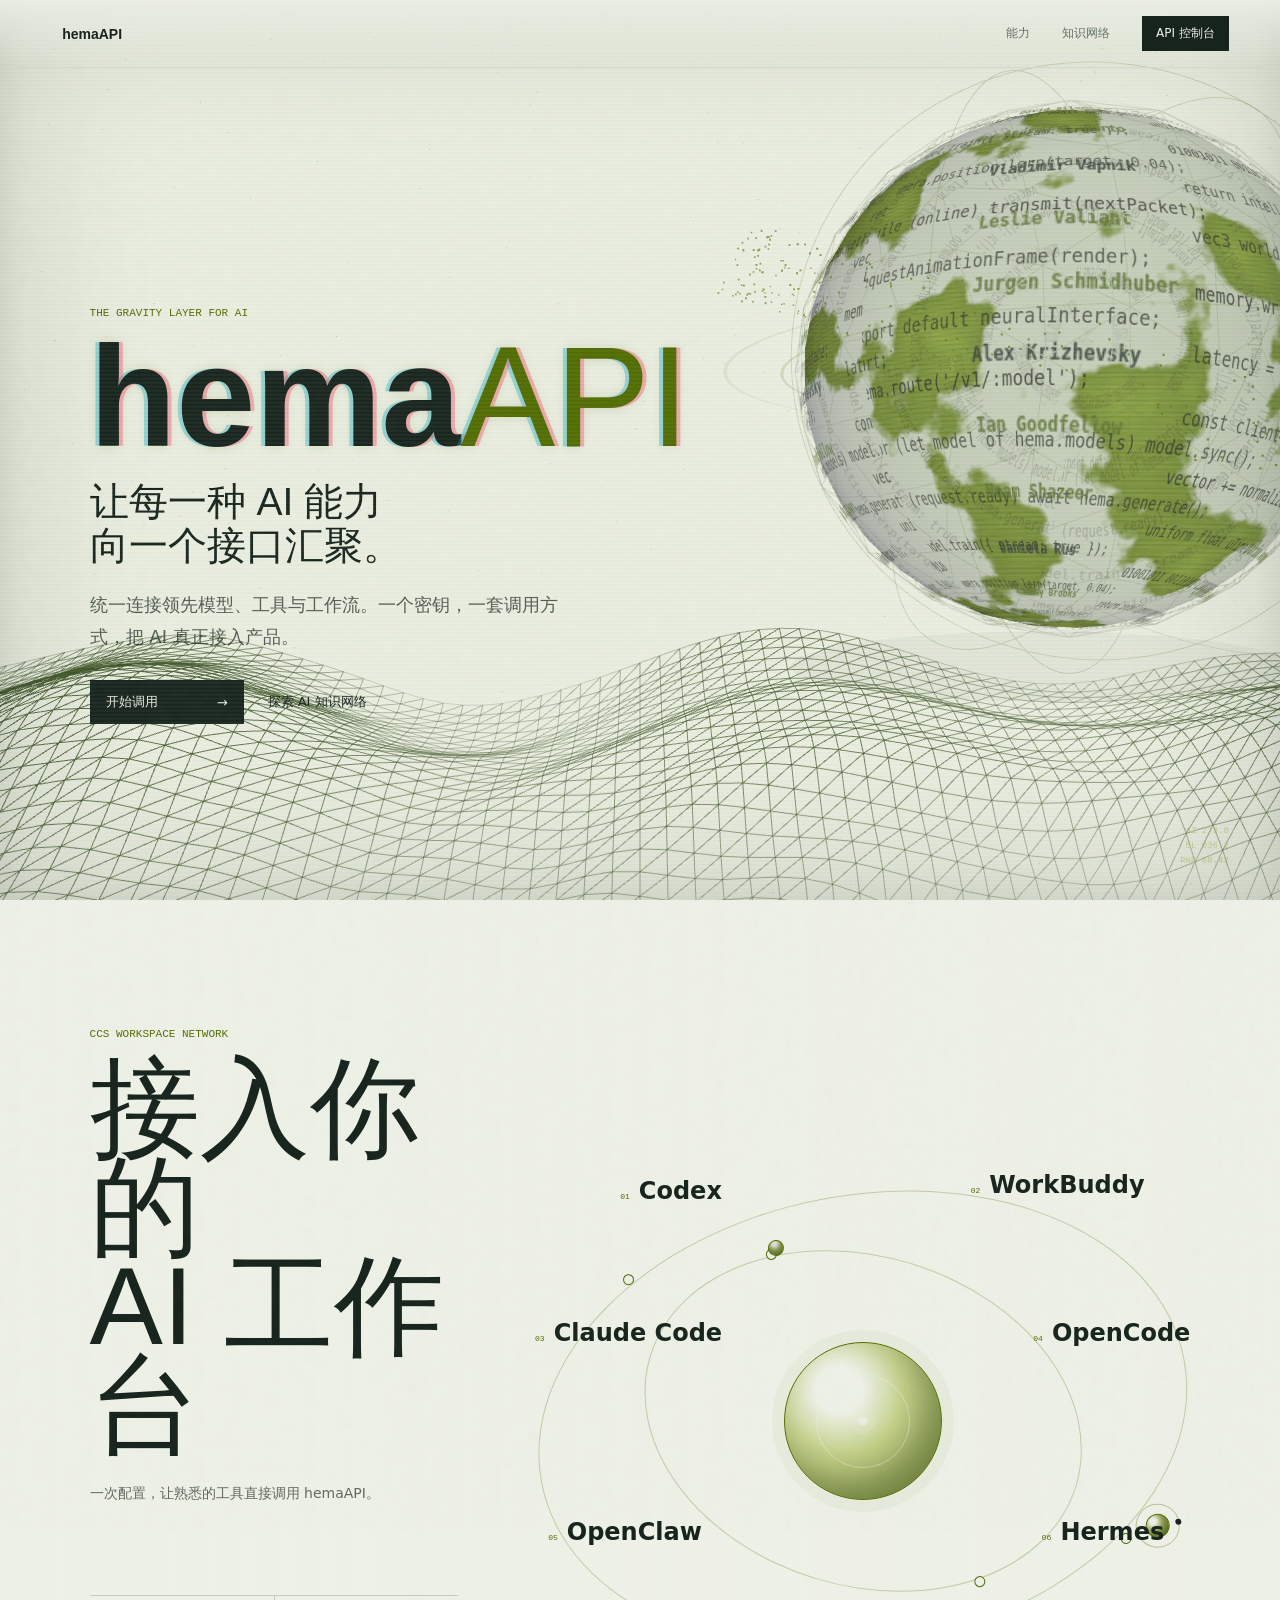
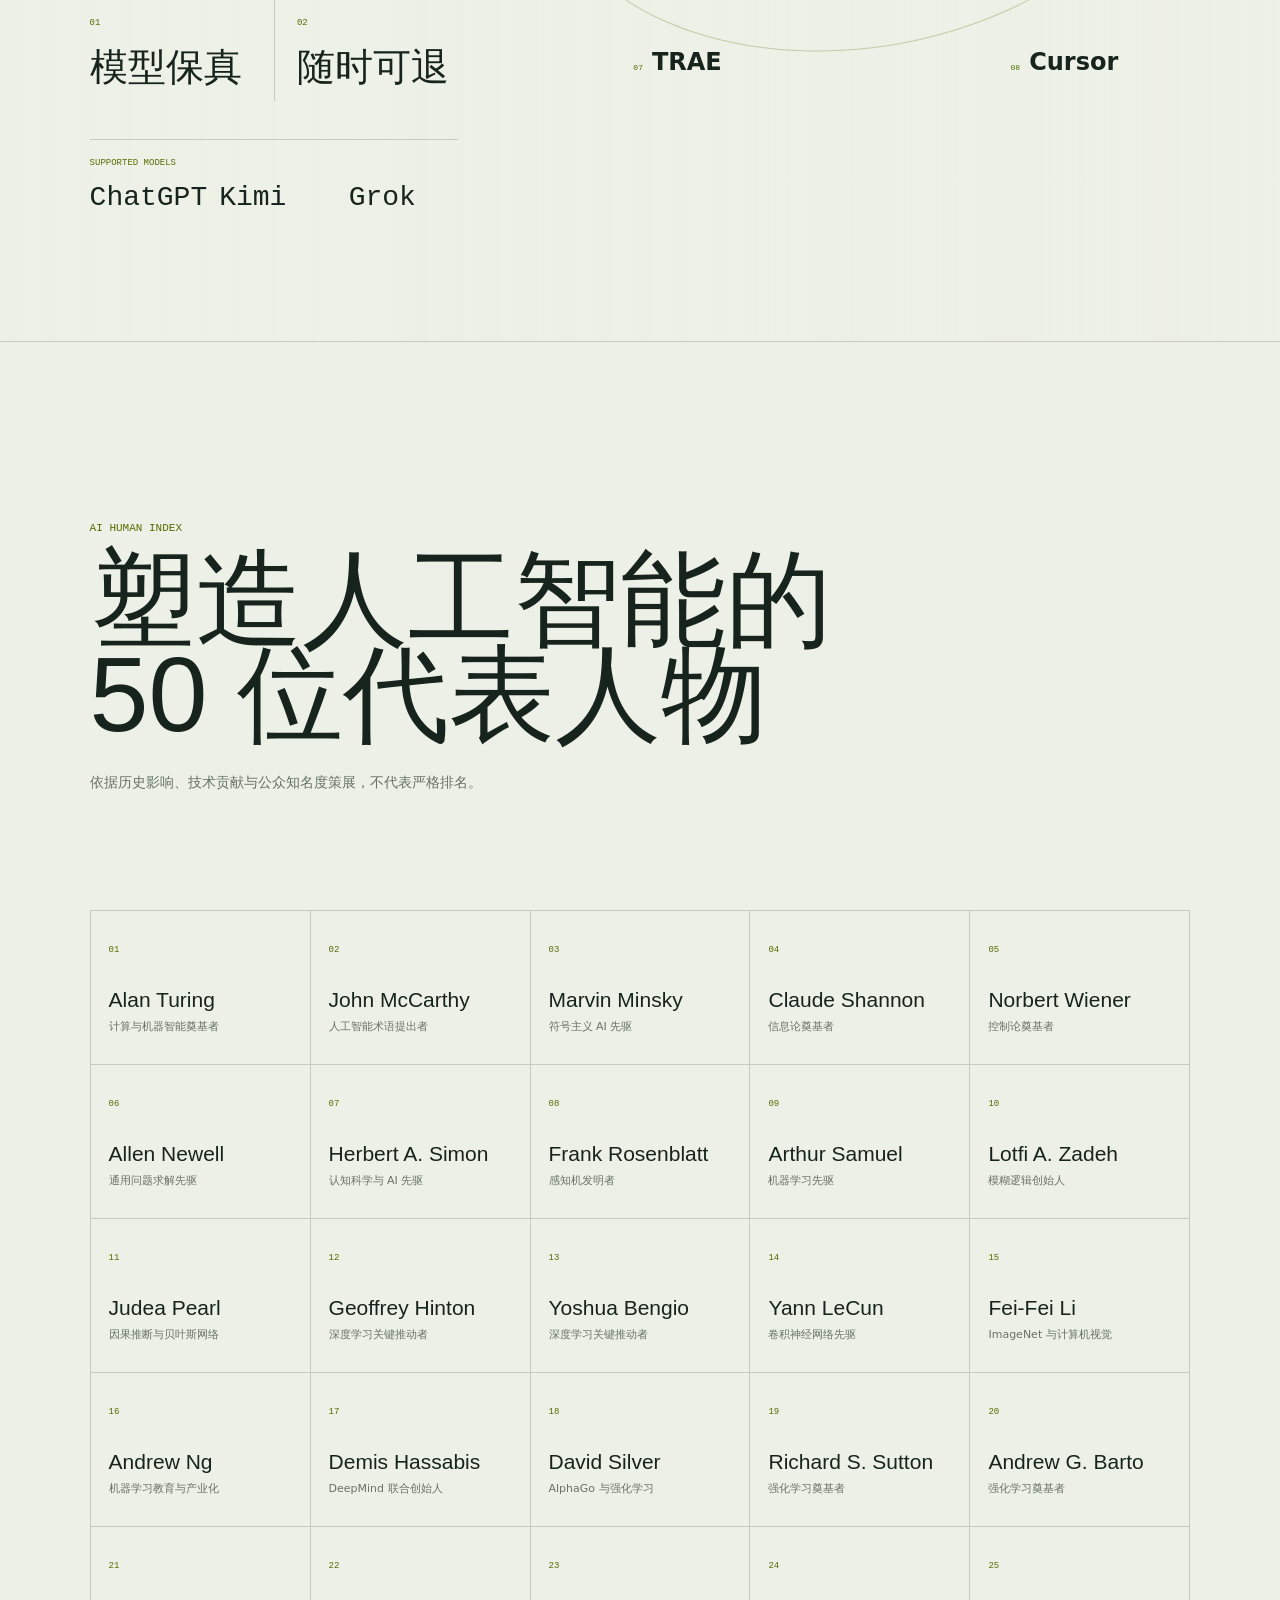
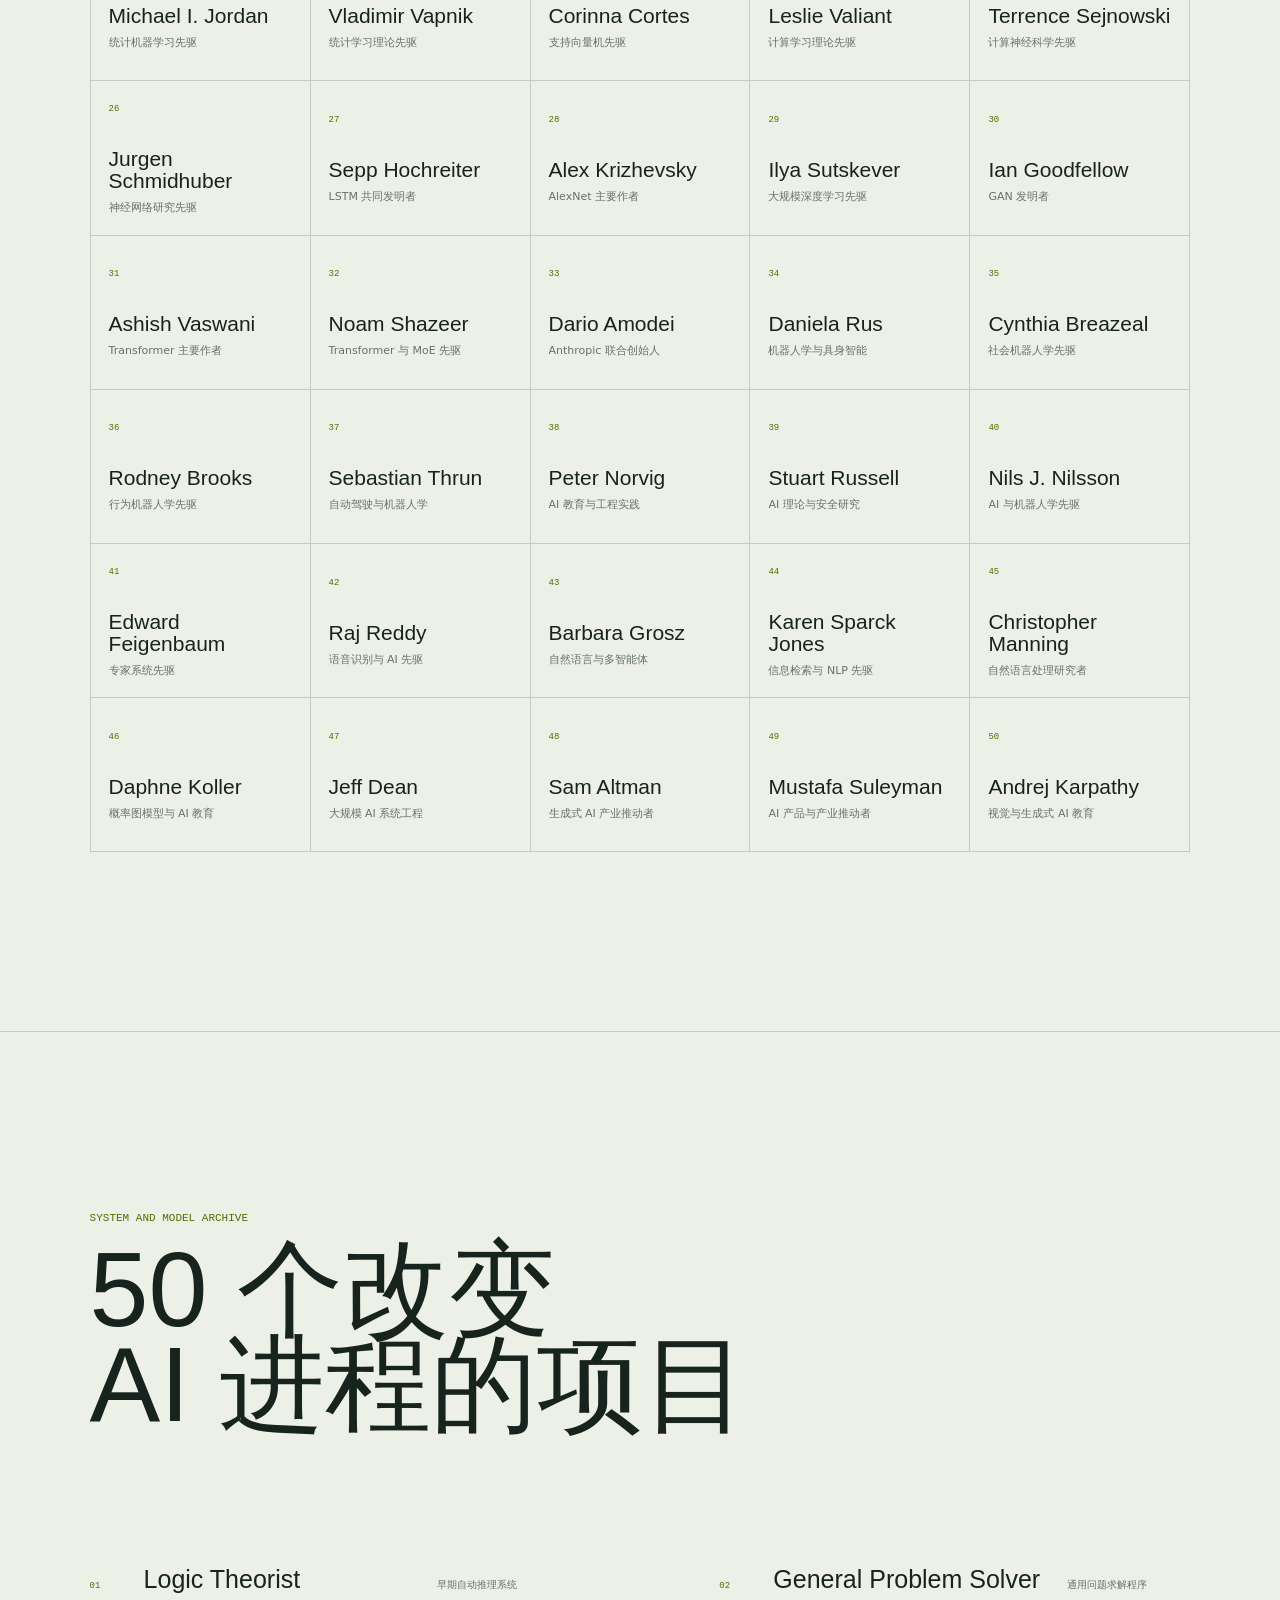
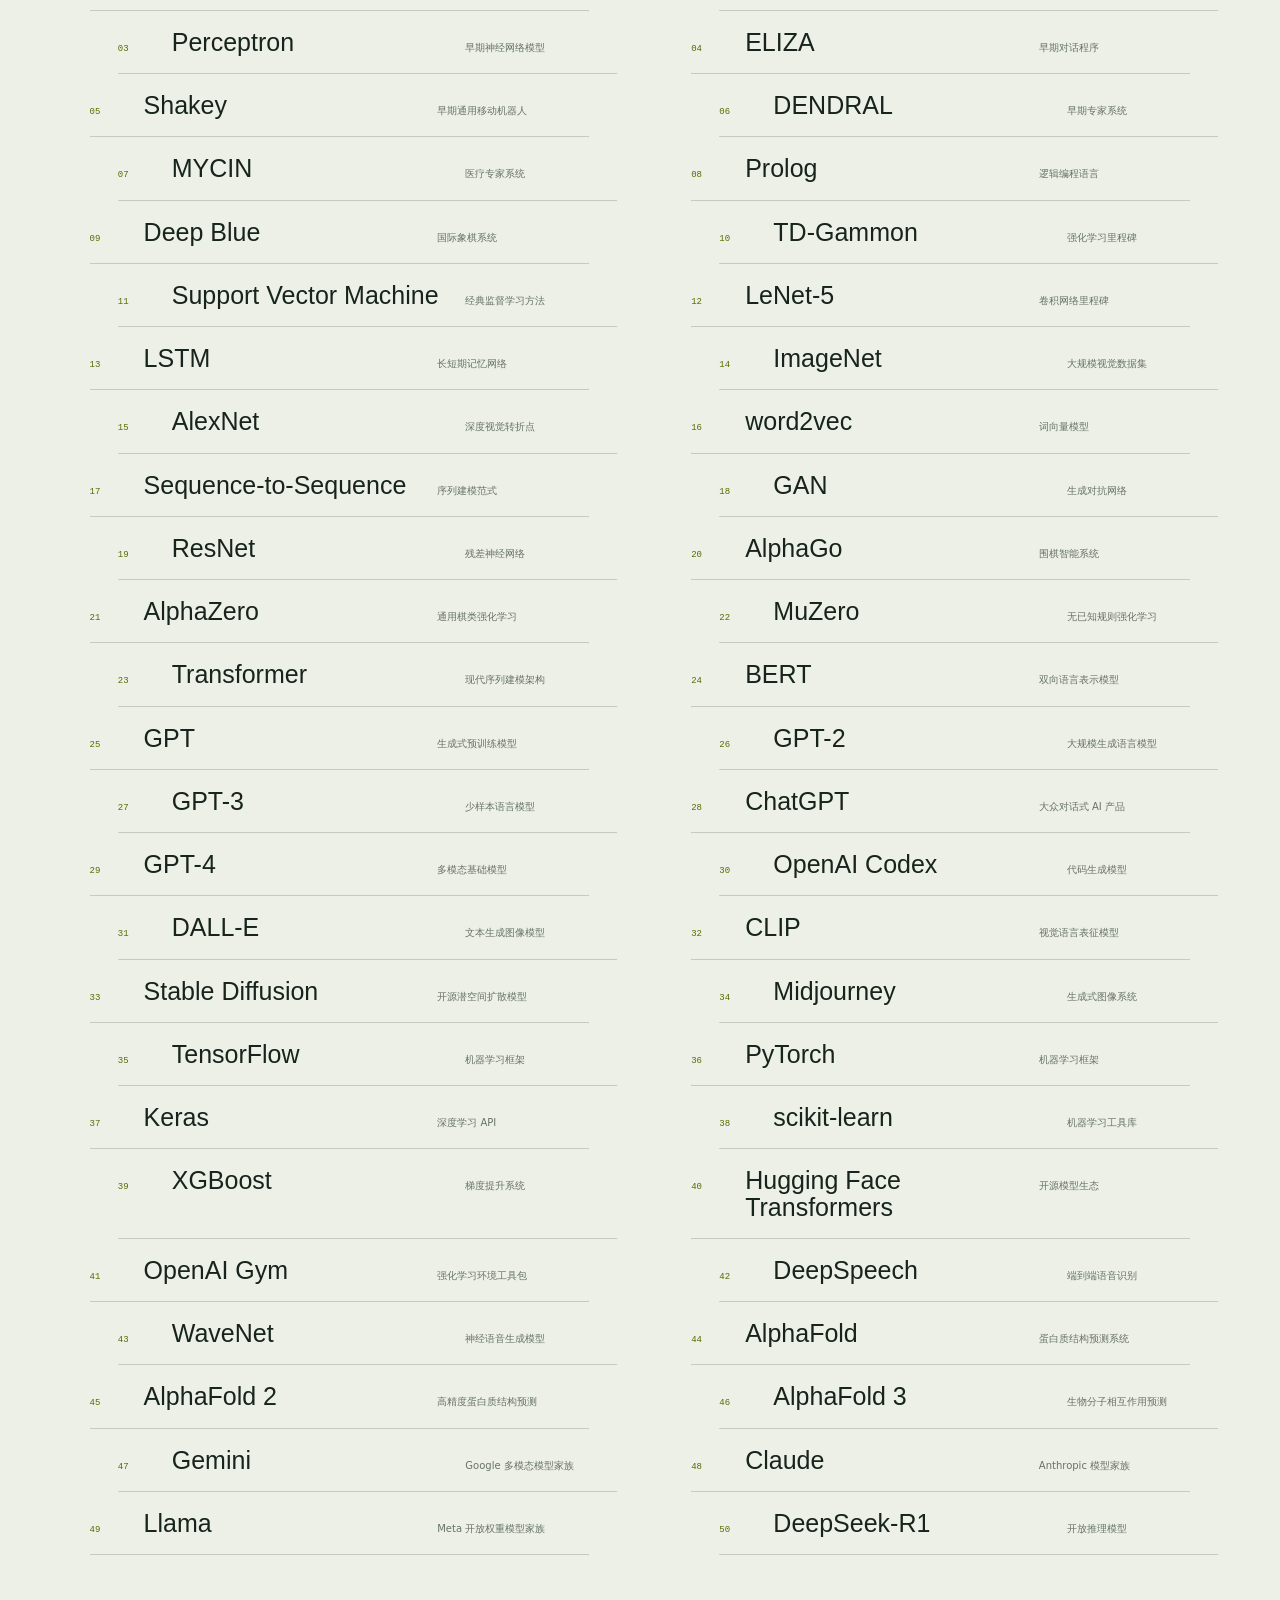
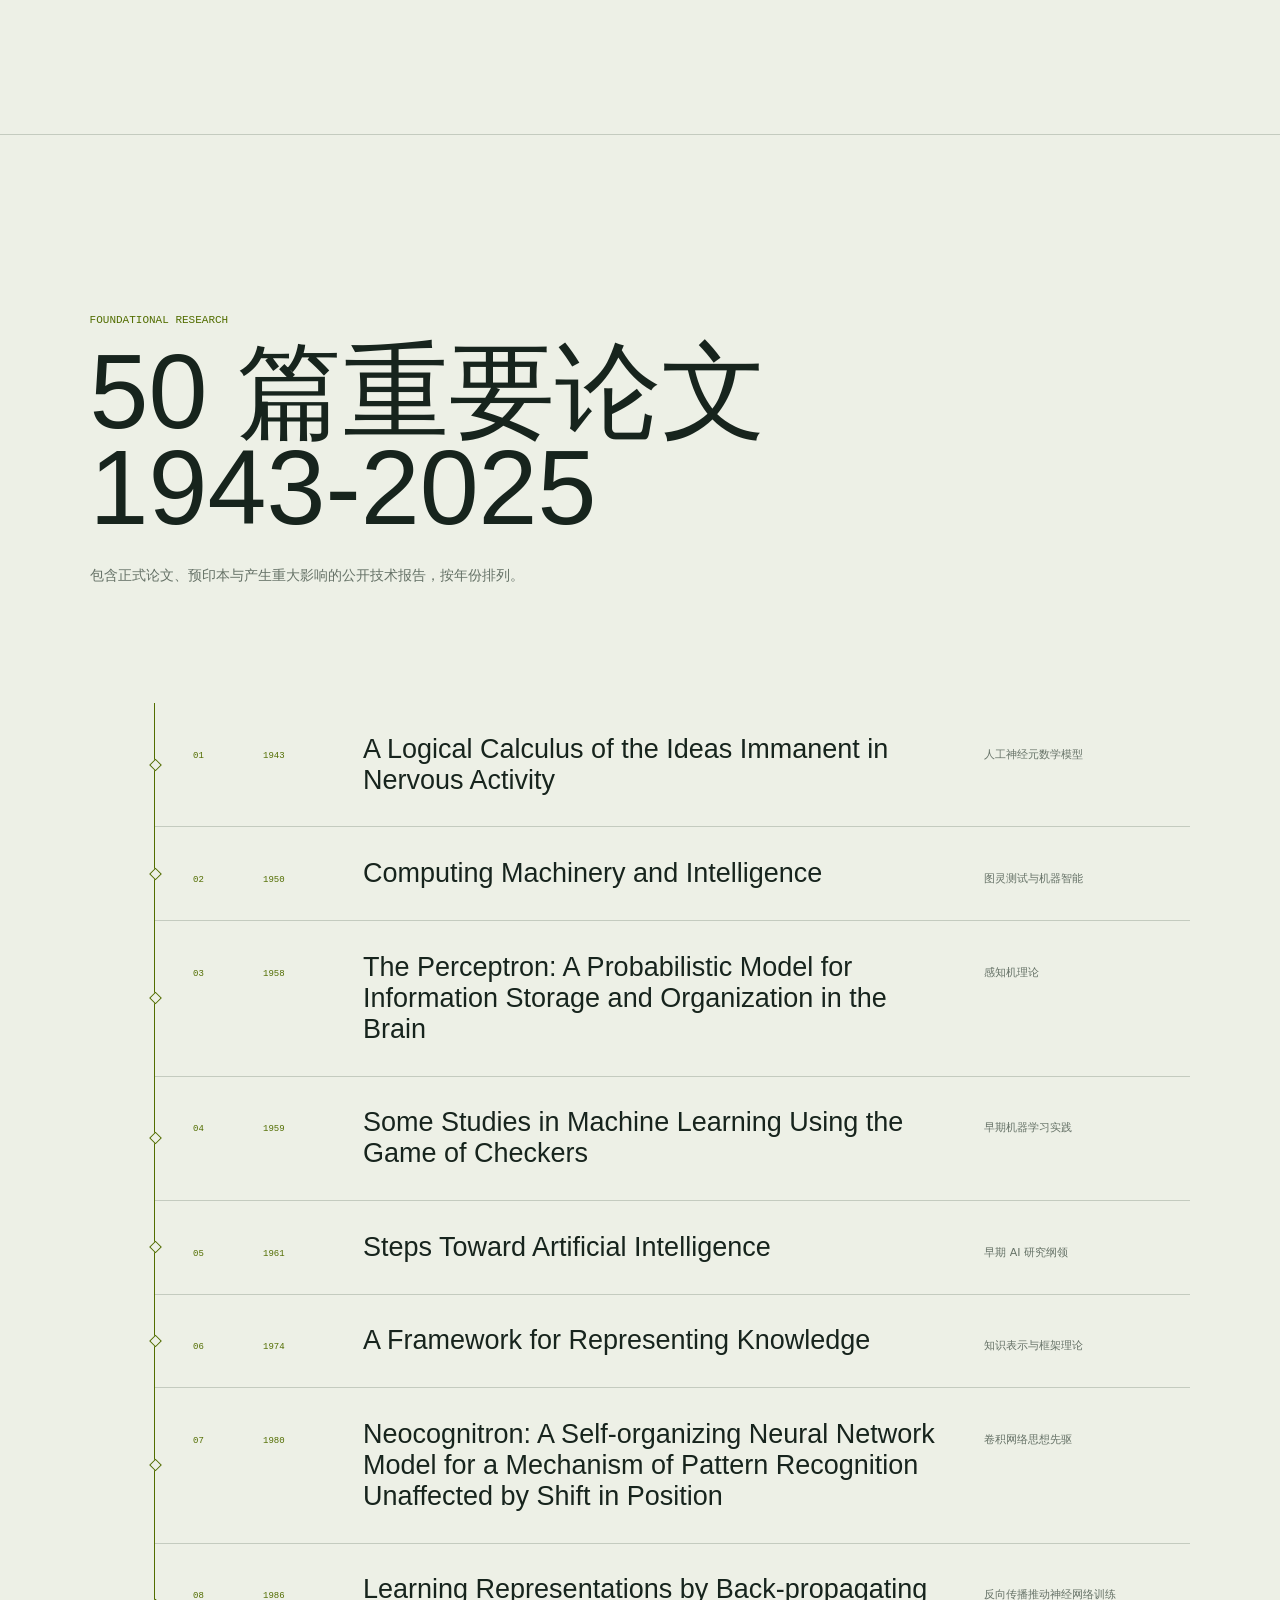
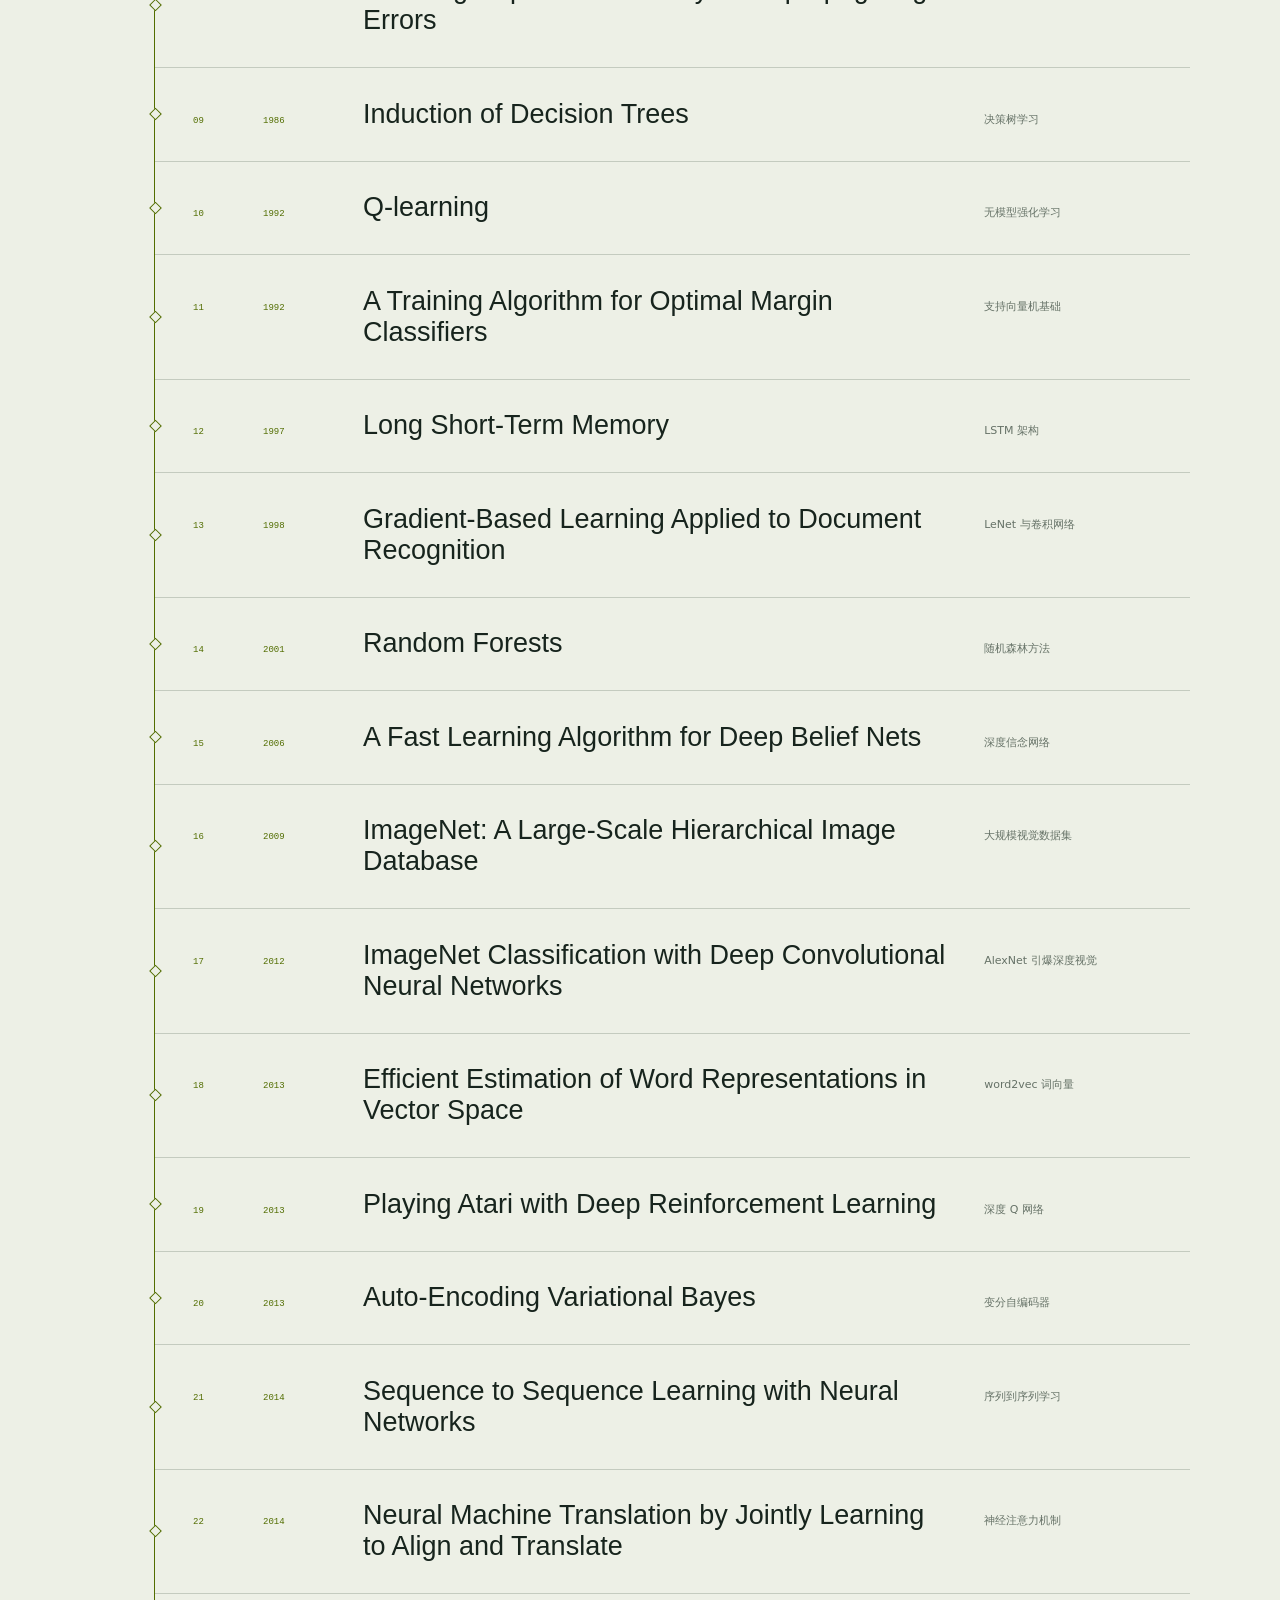
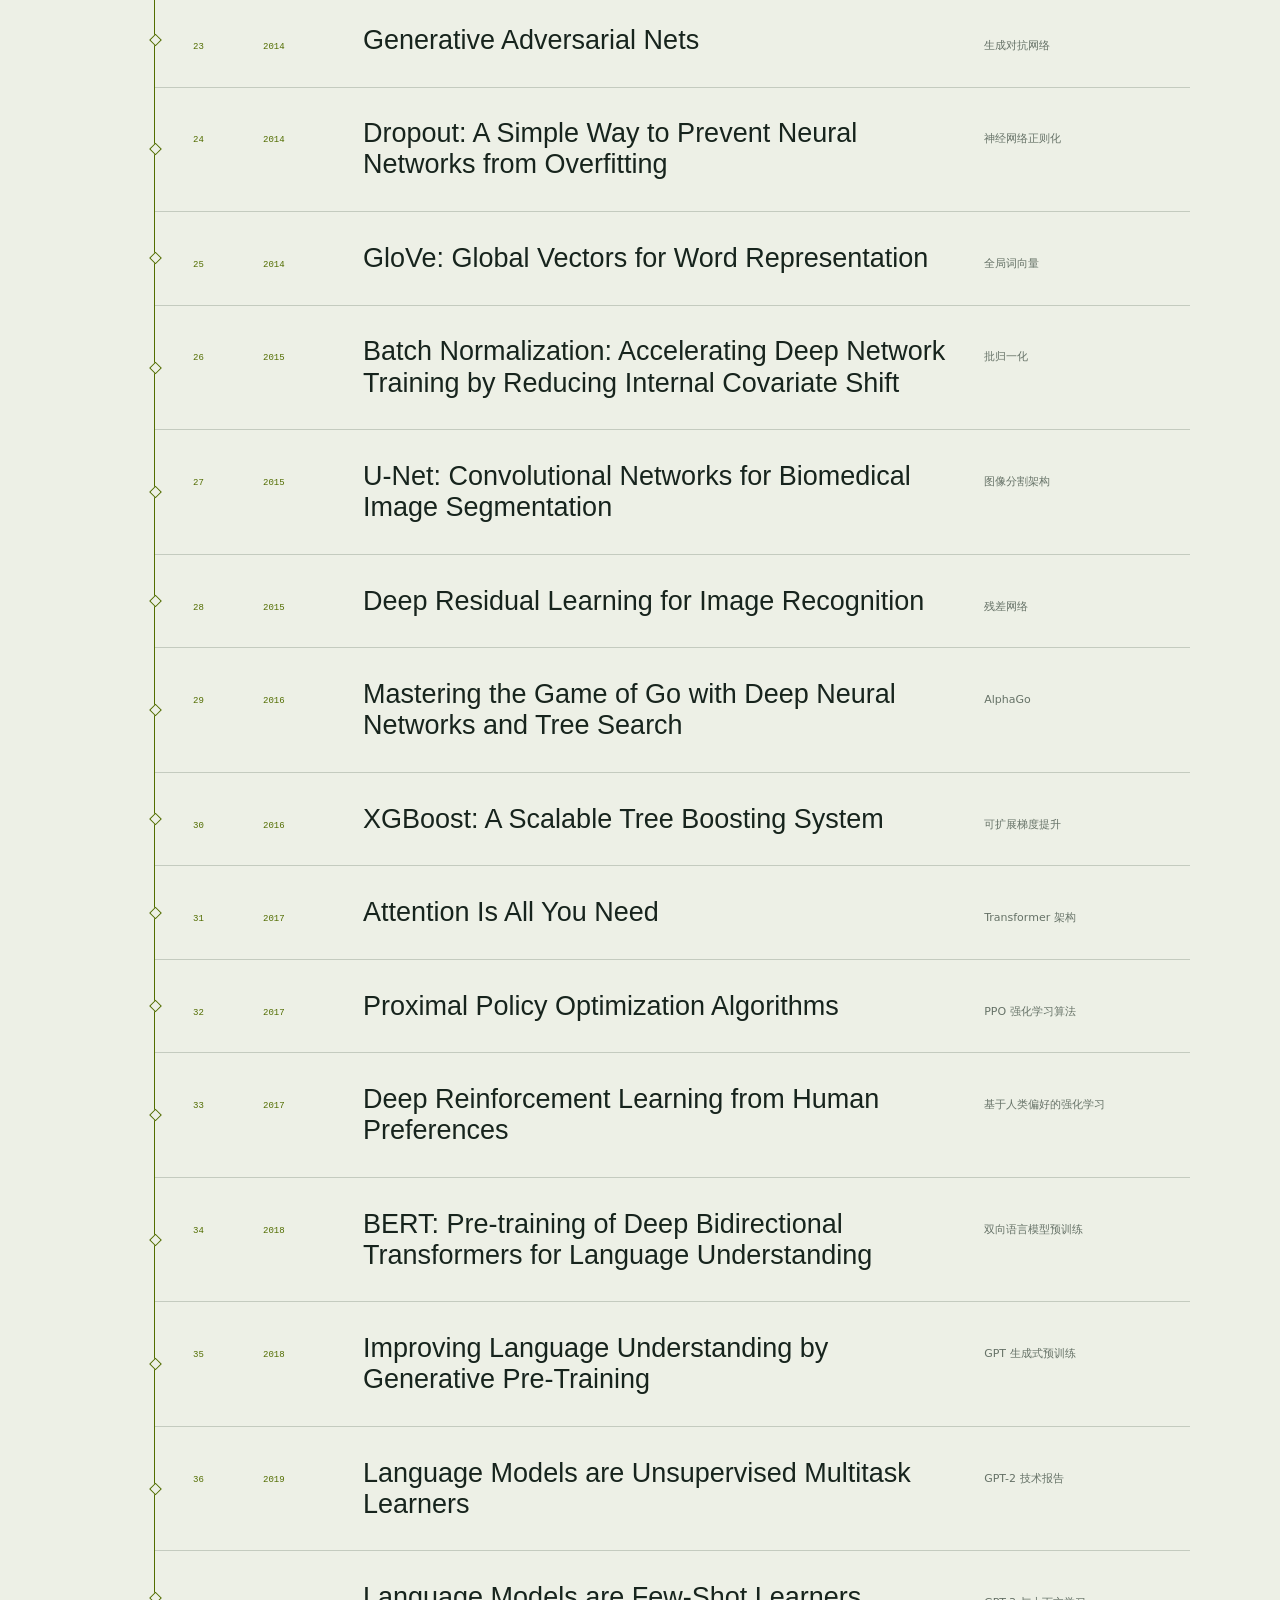
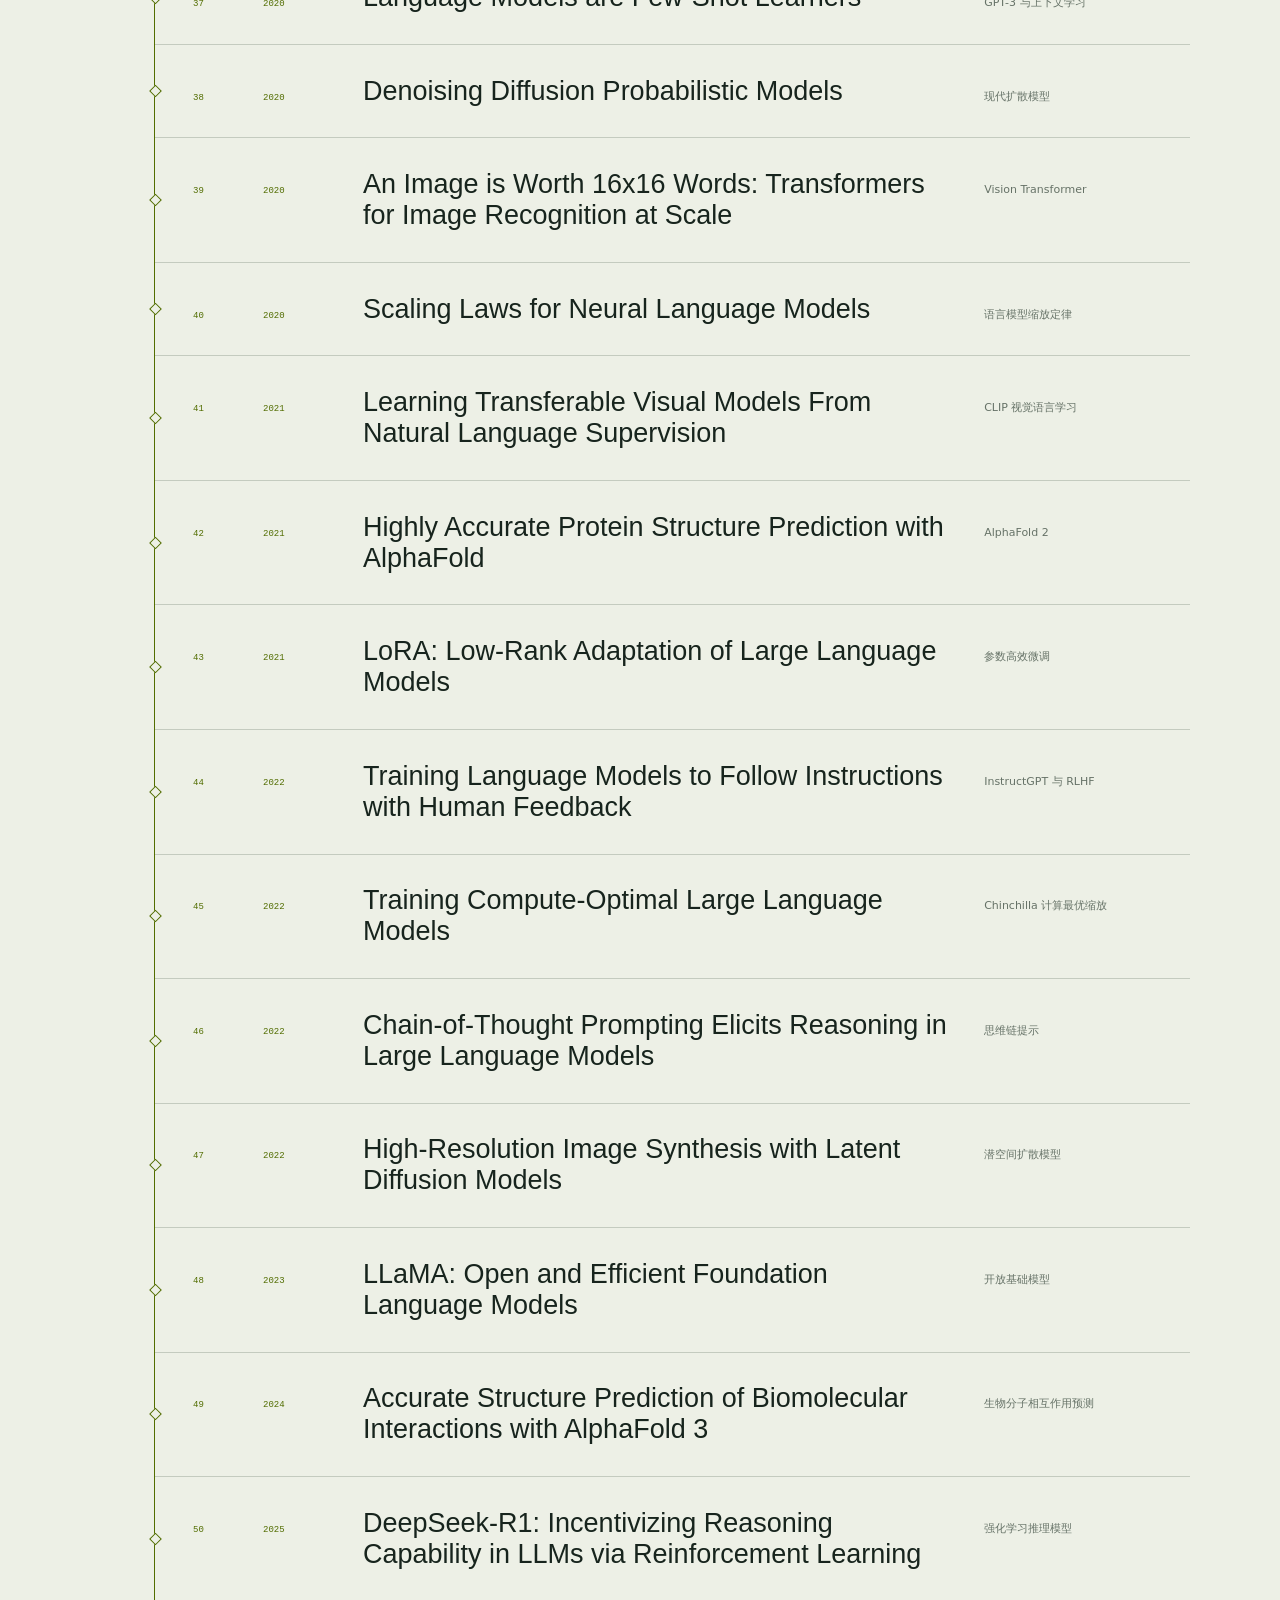
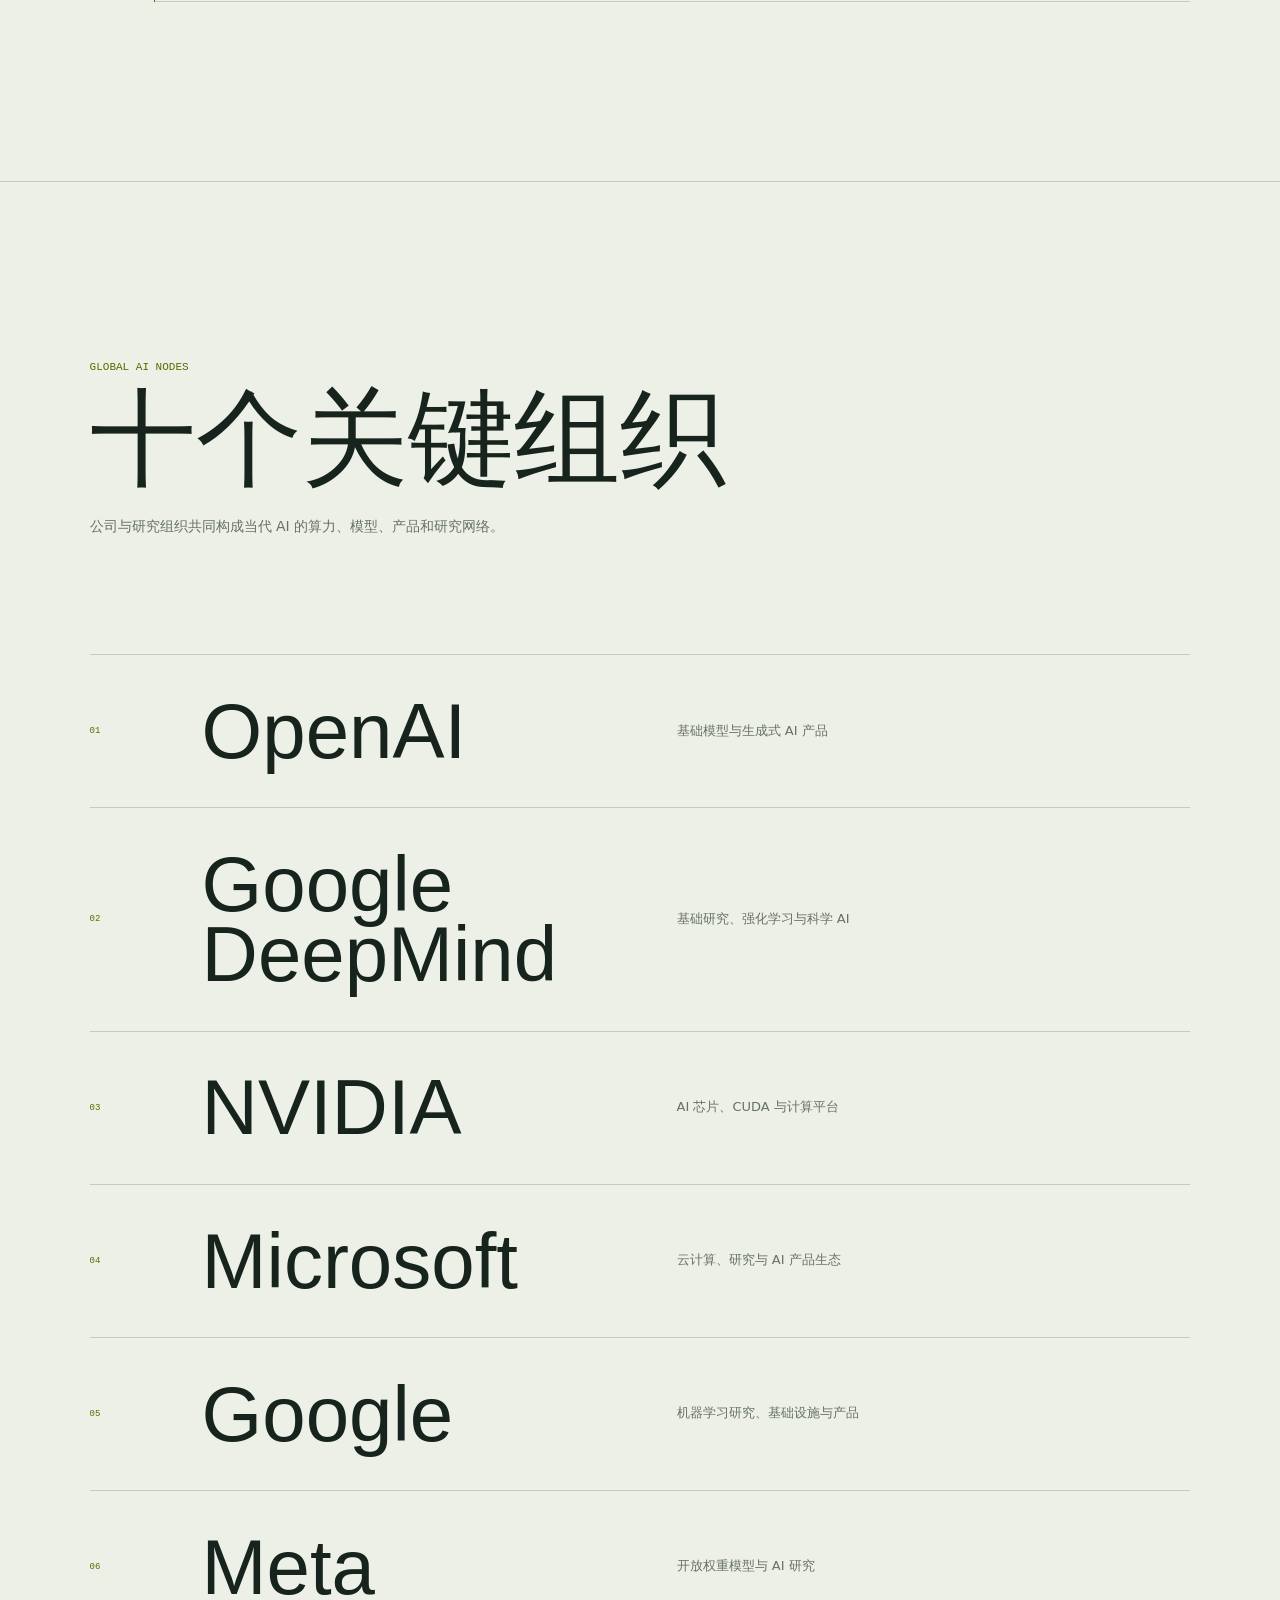
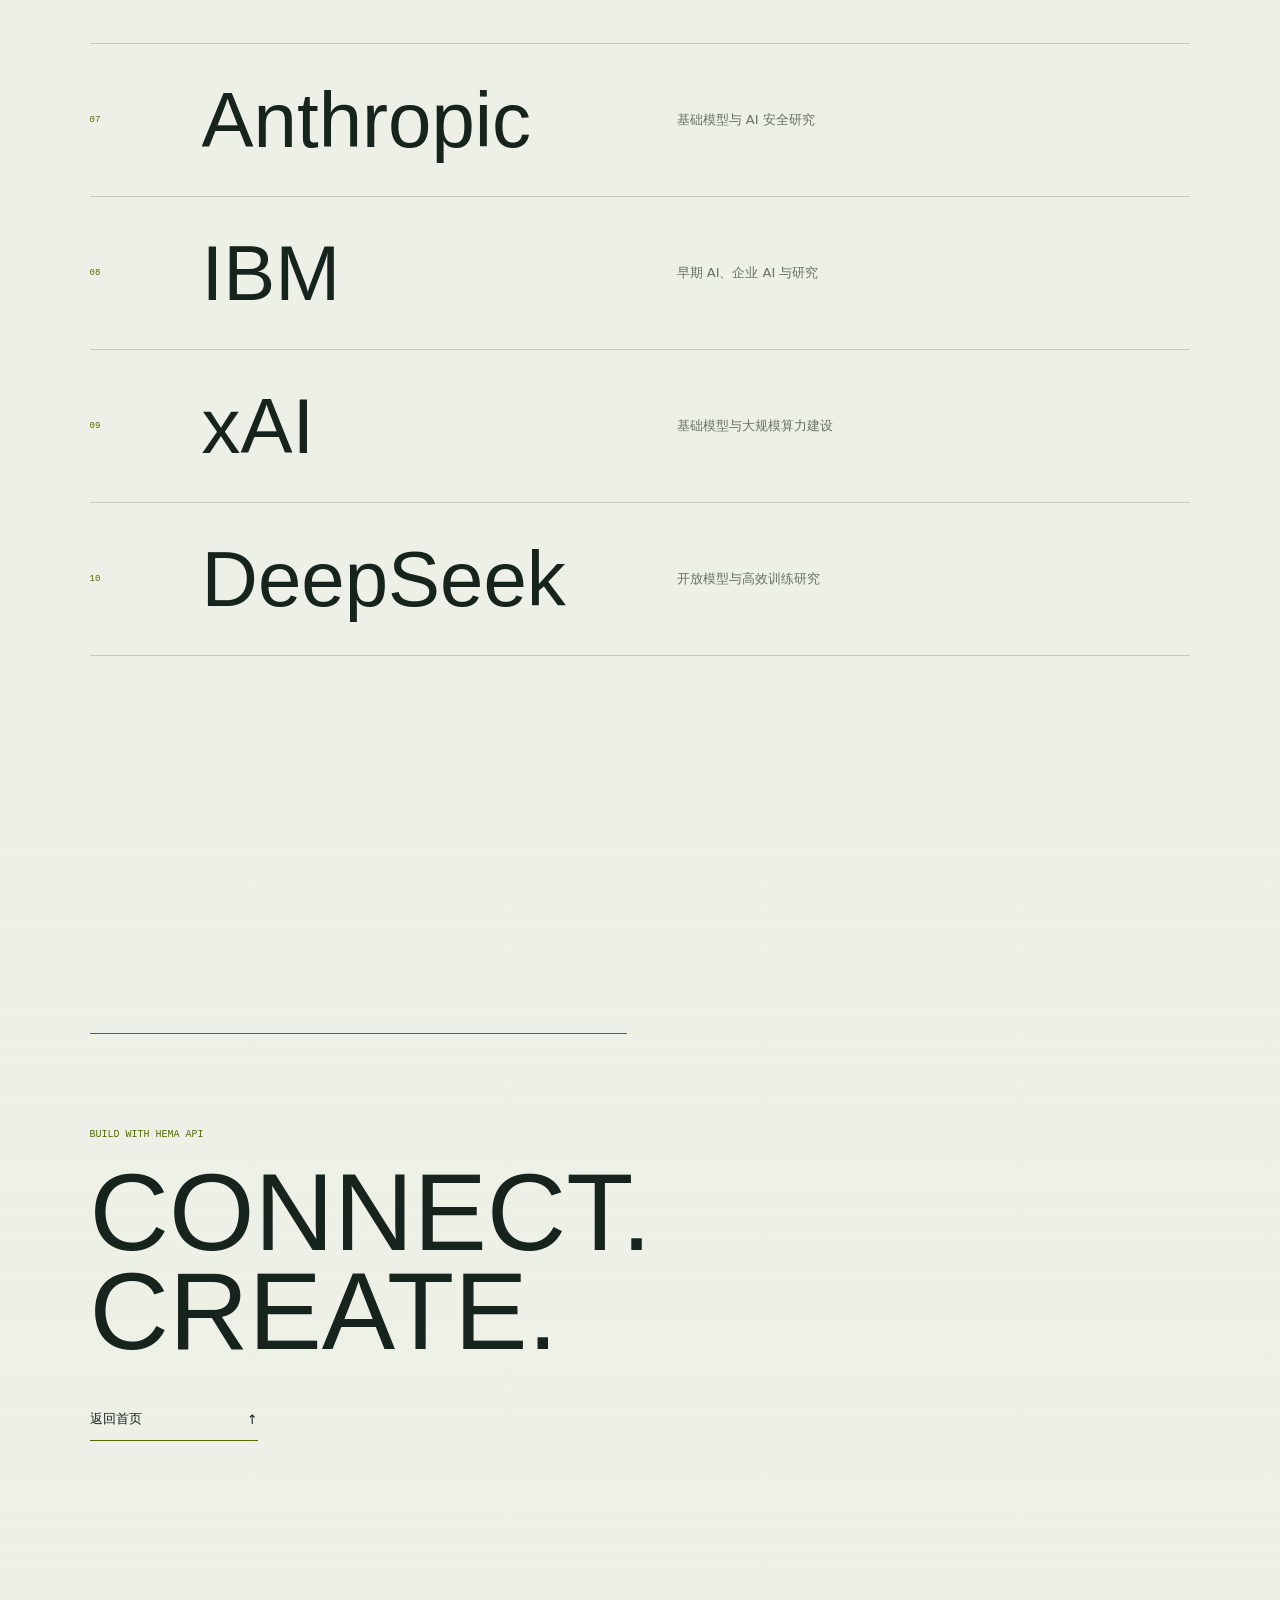
==== commit 54176a3c: "fix(home): fall back when WebGL startup fails" ====
--- a/web/public/hema-home/index.html
+++ b/web/public/hema-home/index.html
@@ -151,6 +151,11 @@
     </dialog>
 
     <noscript>此演示需要启用 JavaScript。</noscript>
+    <script>
+      window.setTimeout(() => {
+        document.querySelector(".boot")?.classList.add("done");
+      }, 3000);
+    </script>
     <script type="module" src="./main.js"></script>
   </body>
 </html>
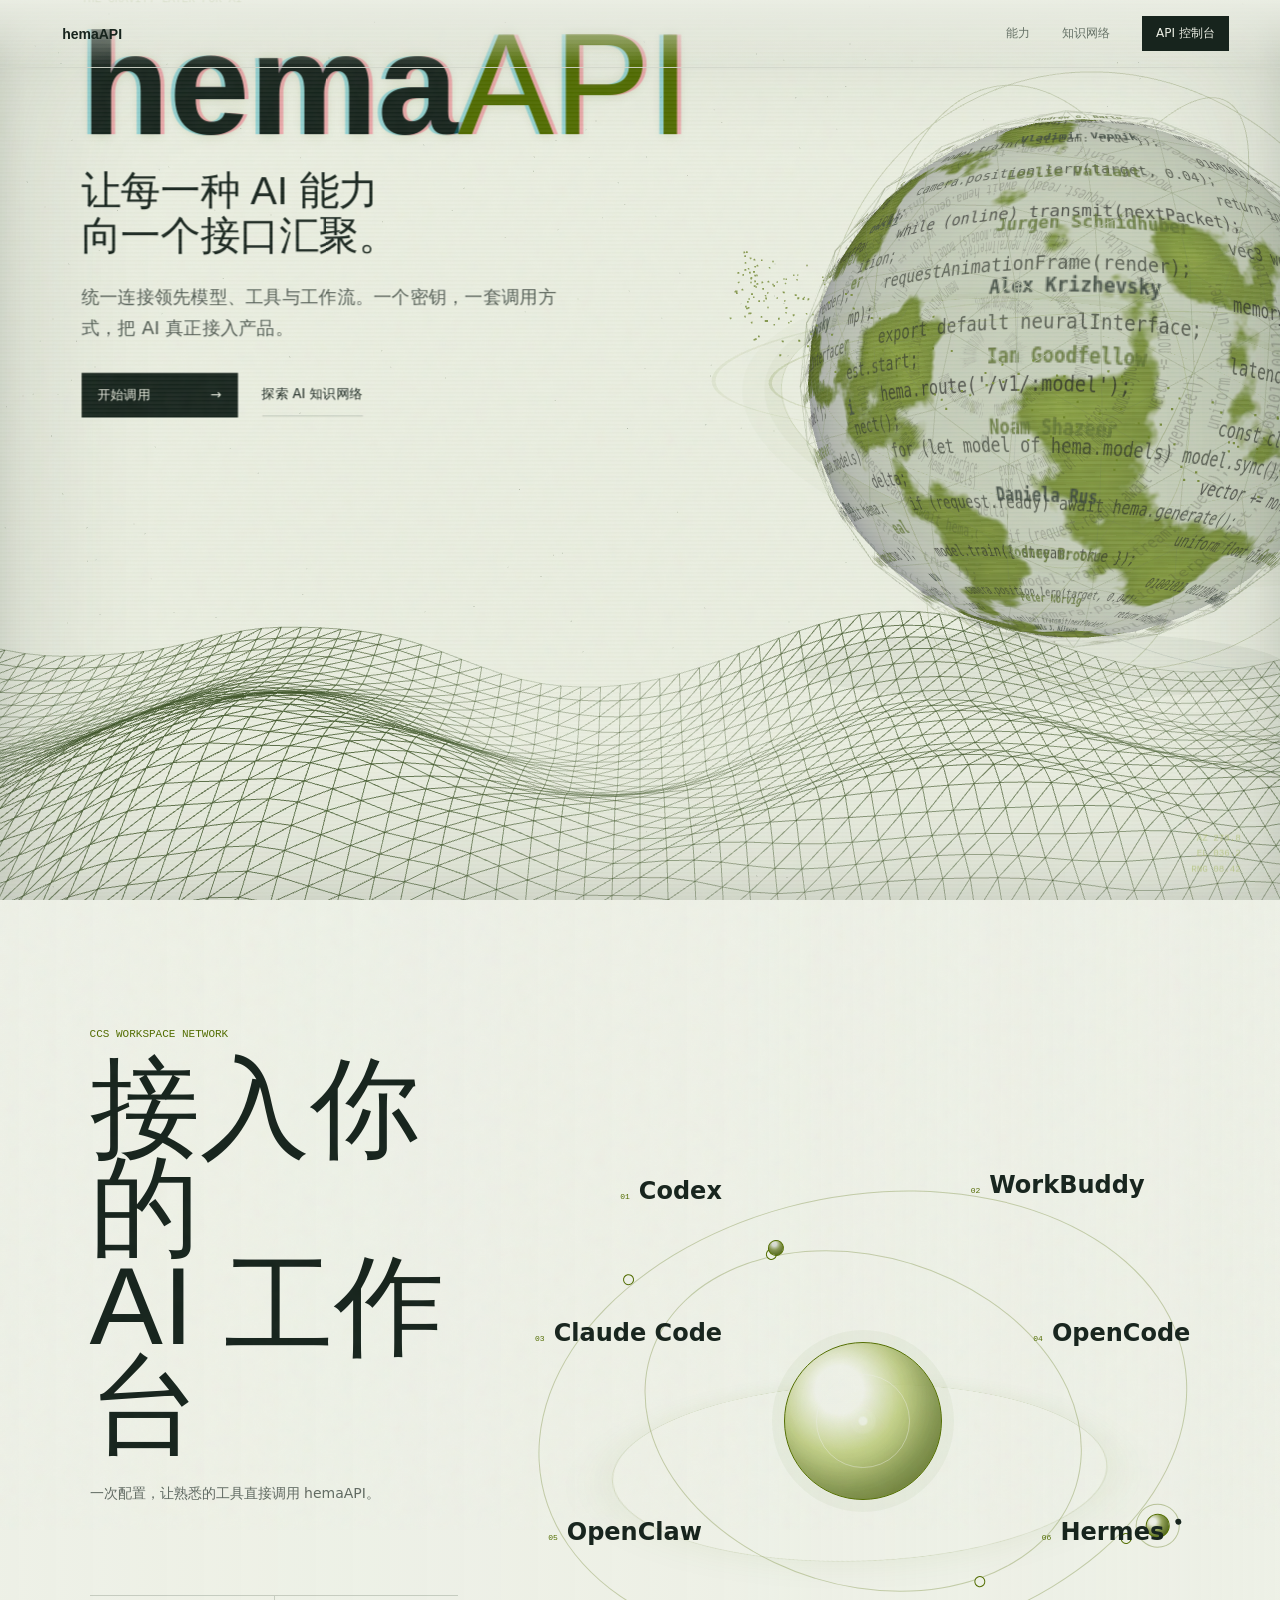
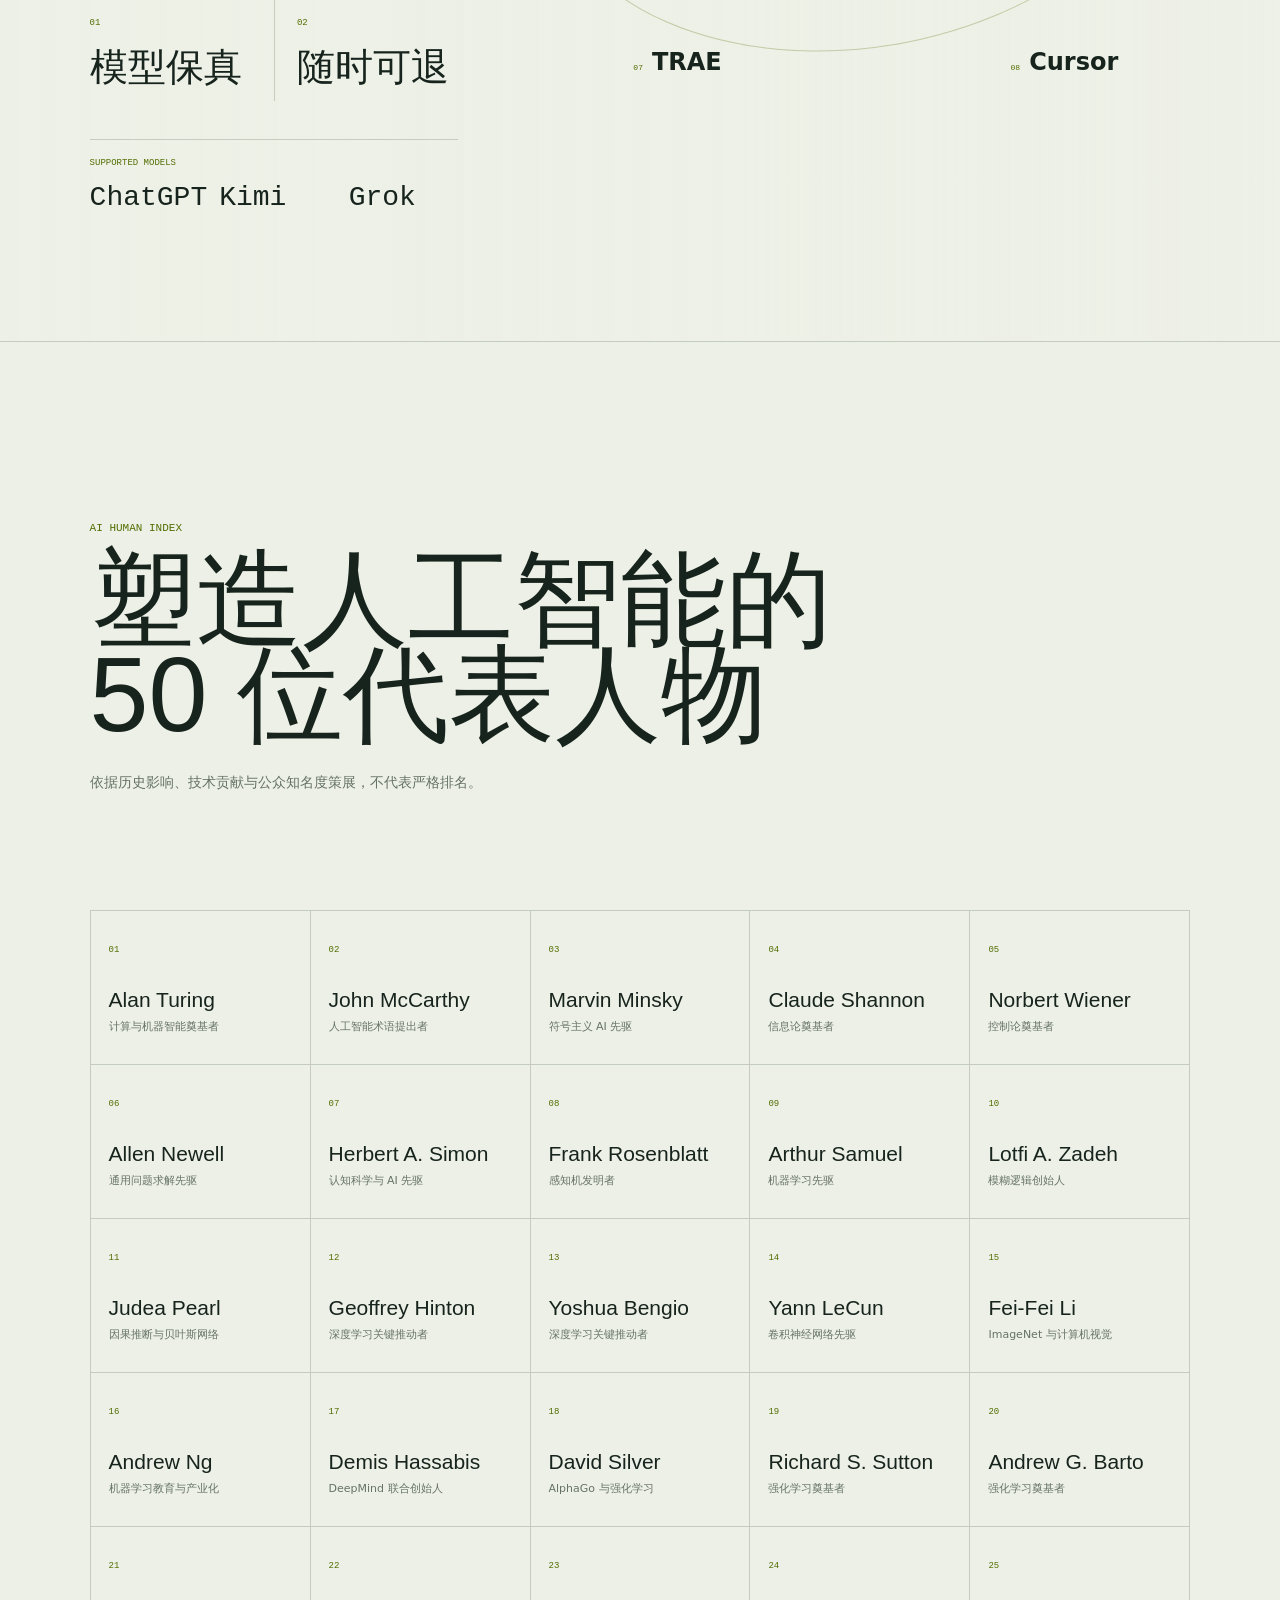
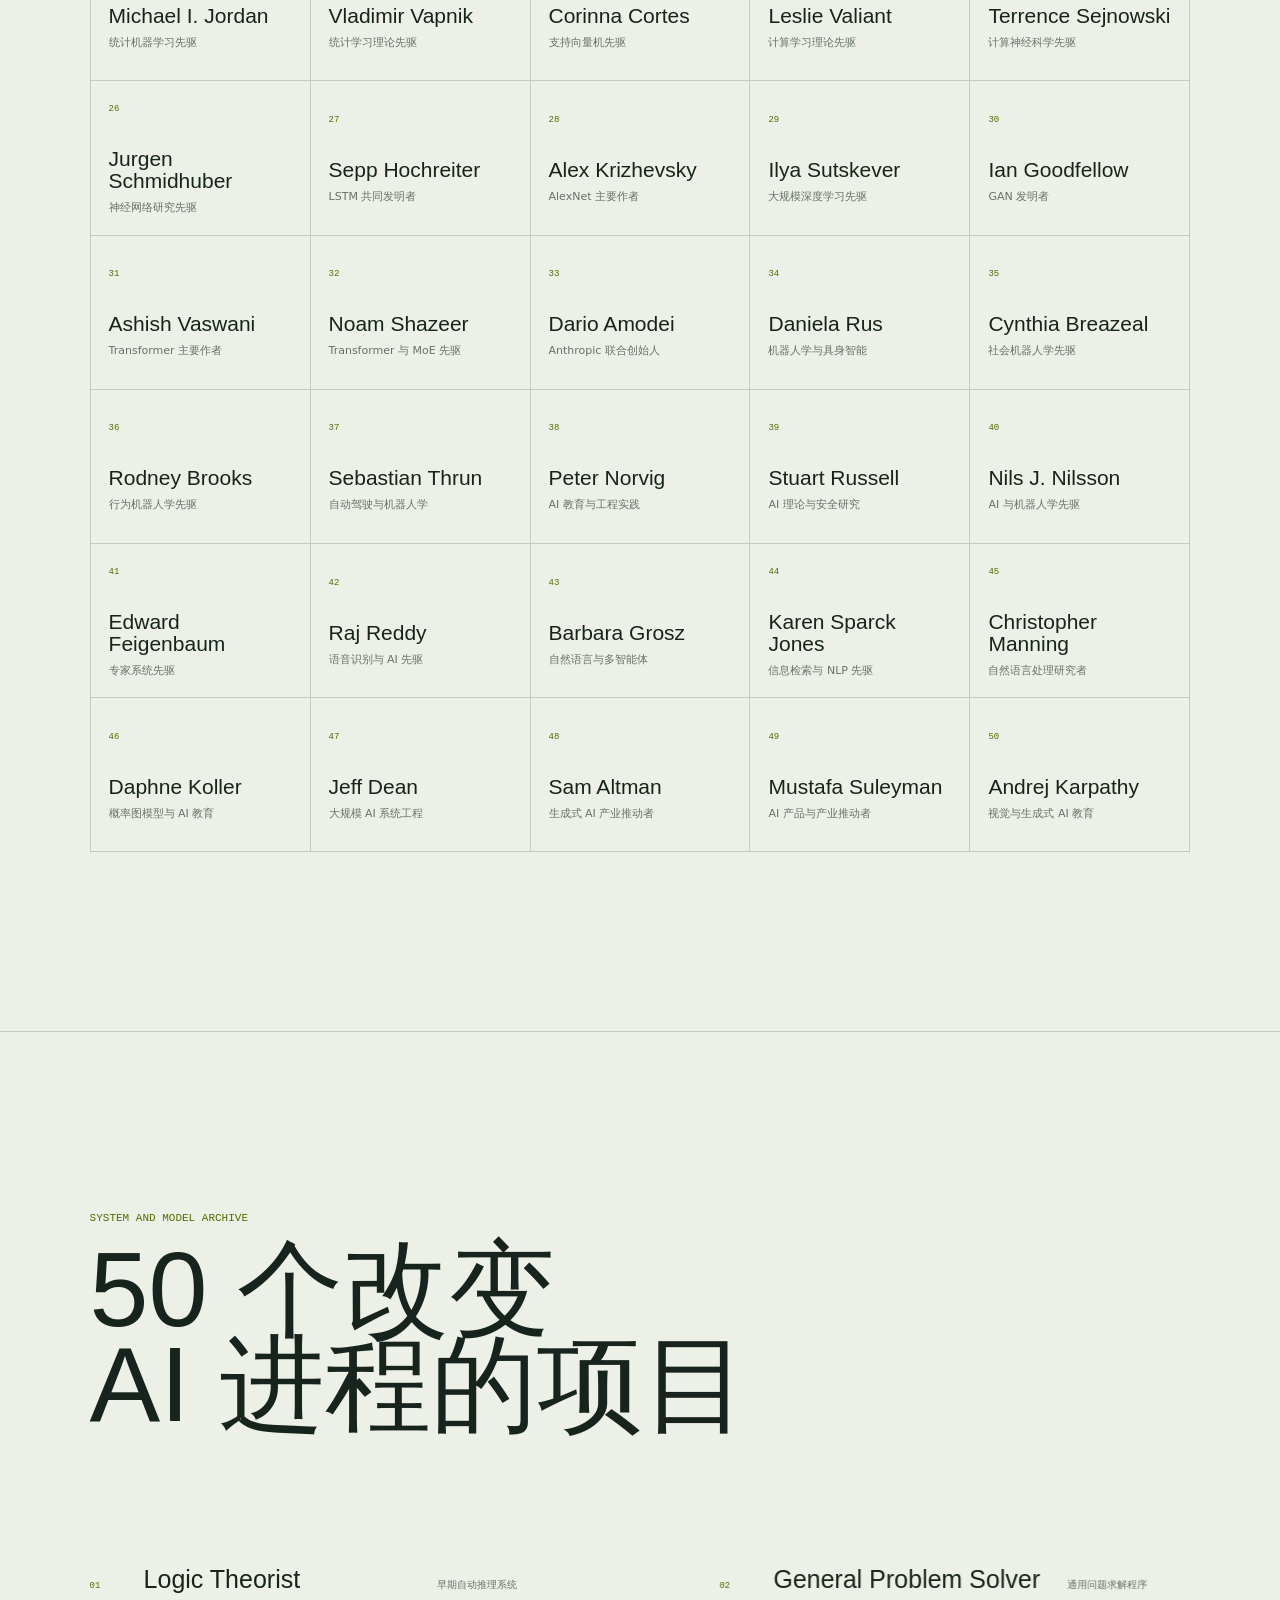
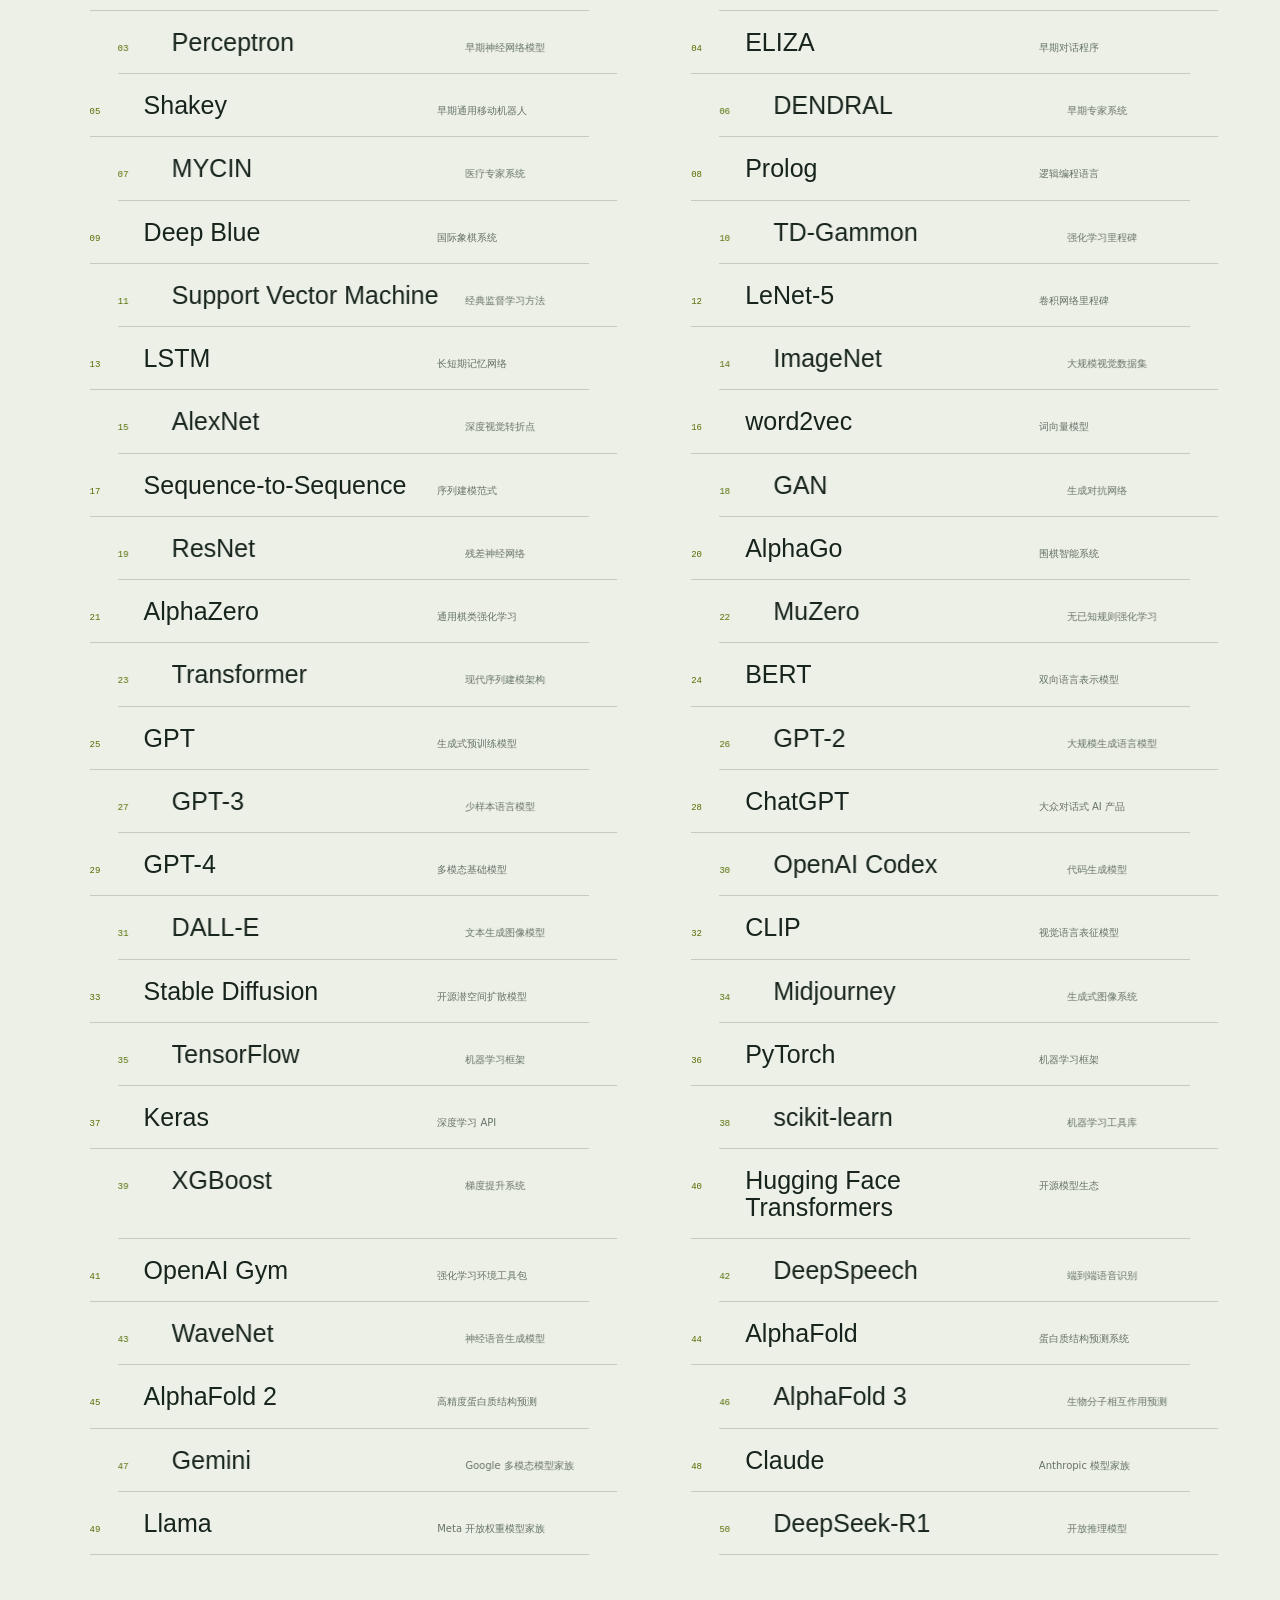
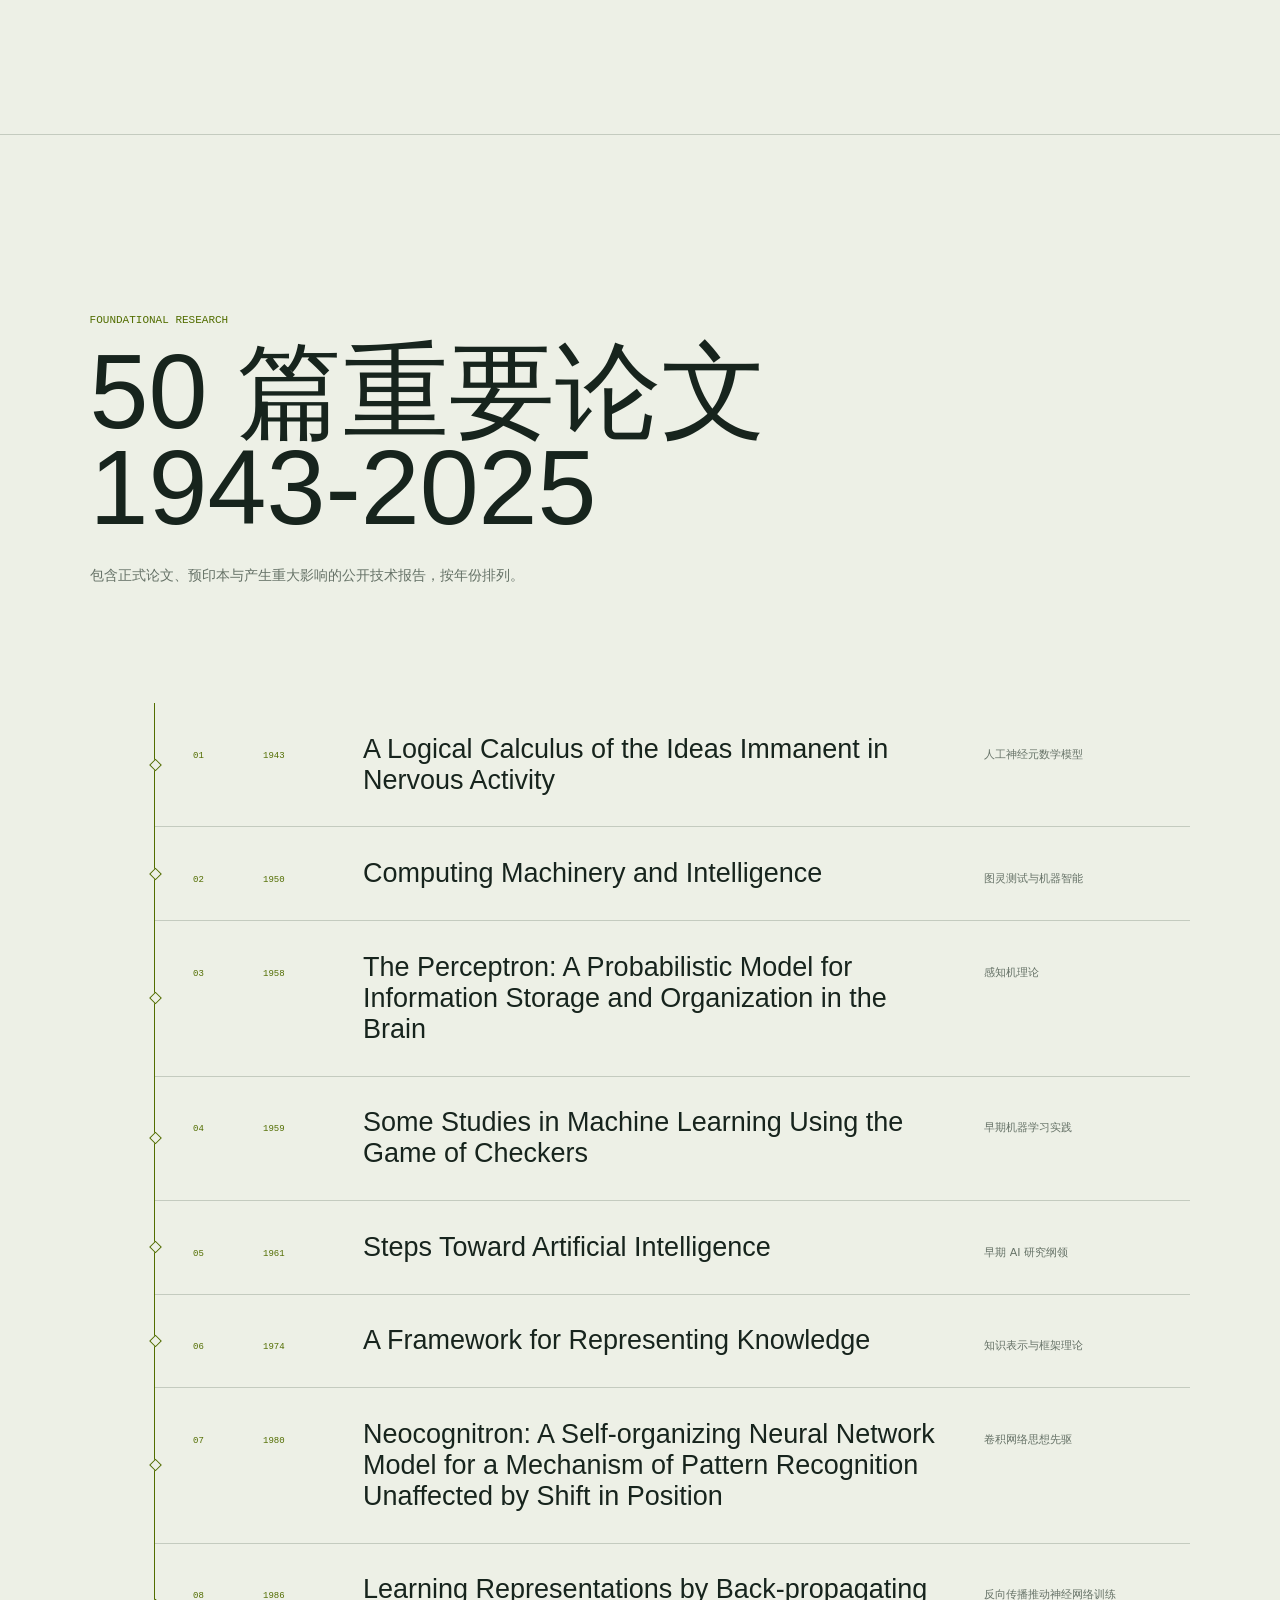
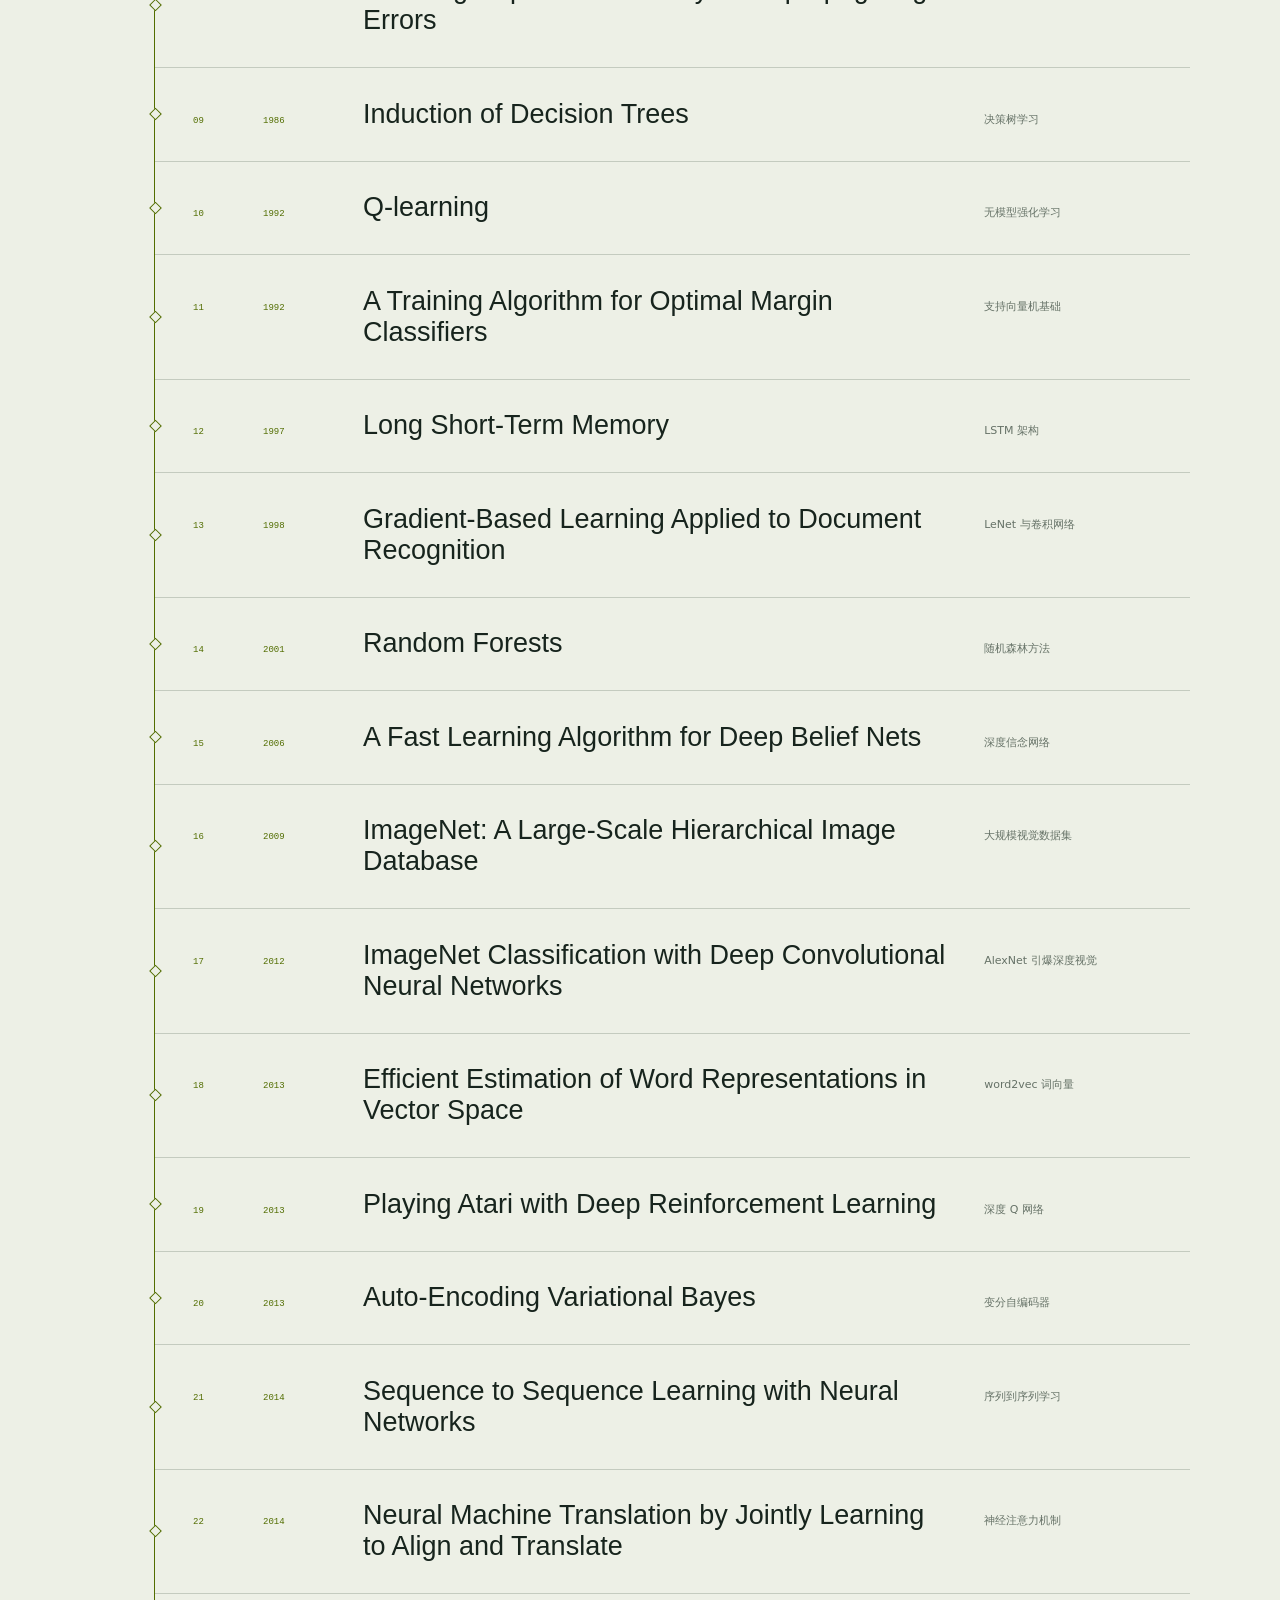
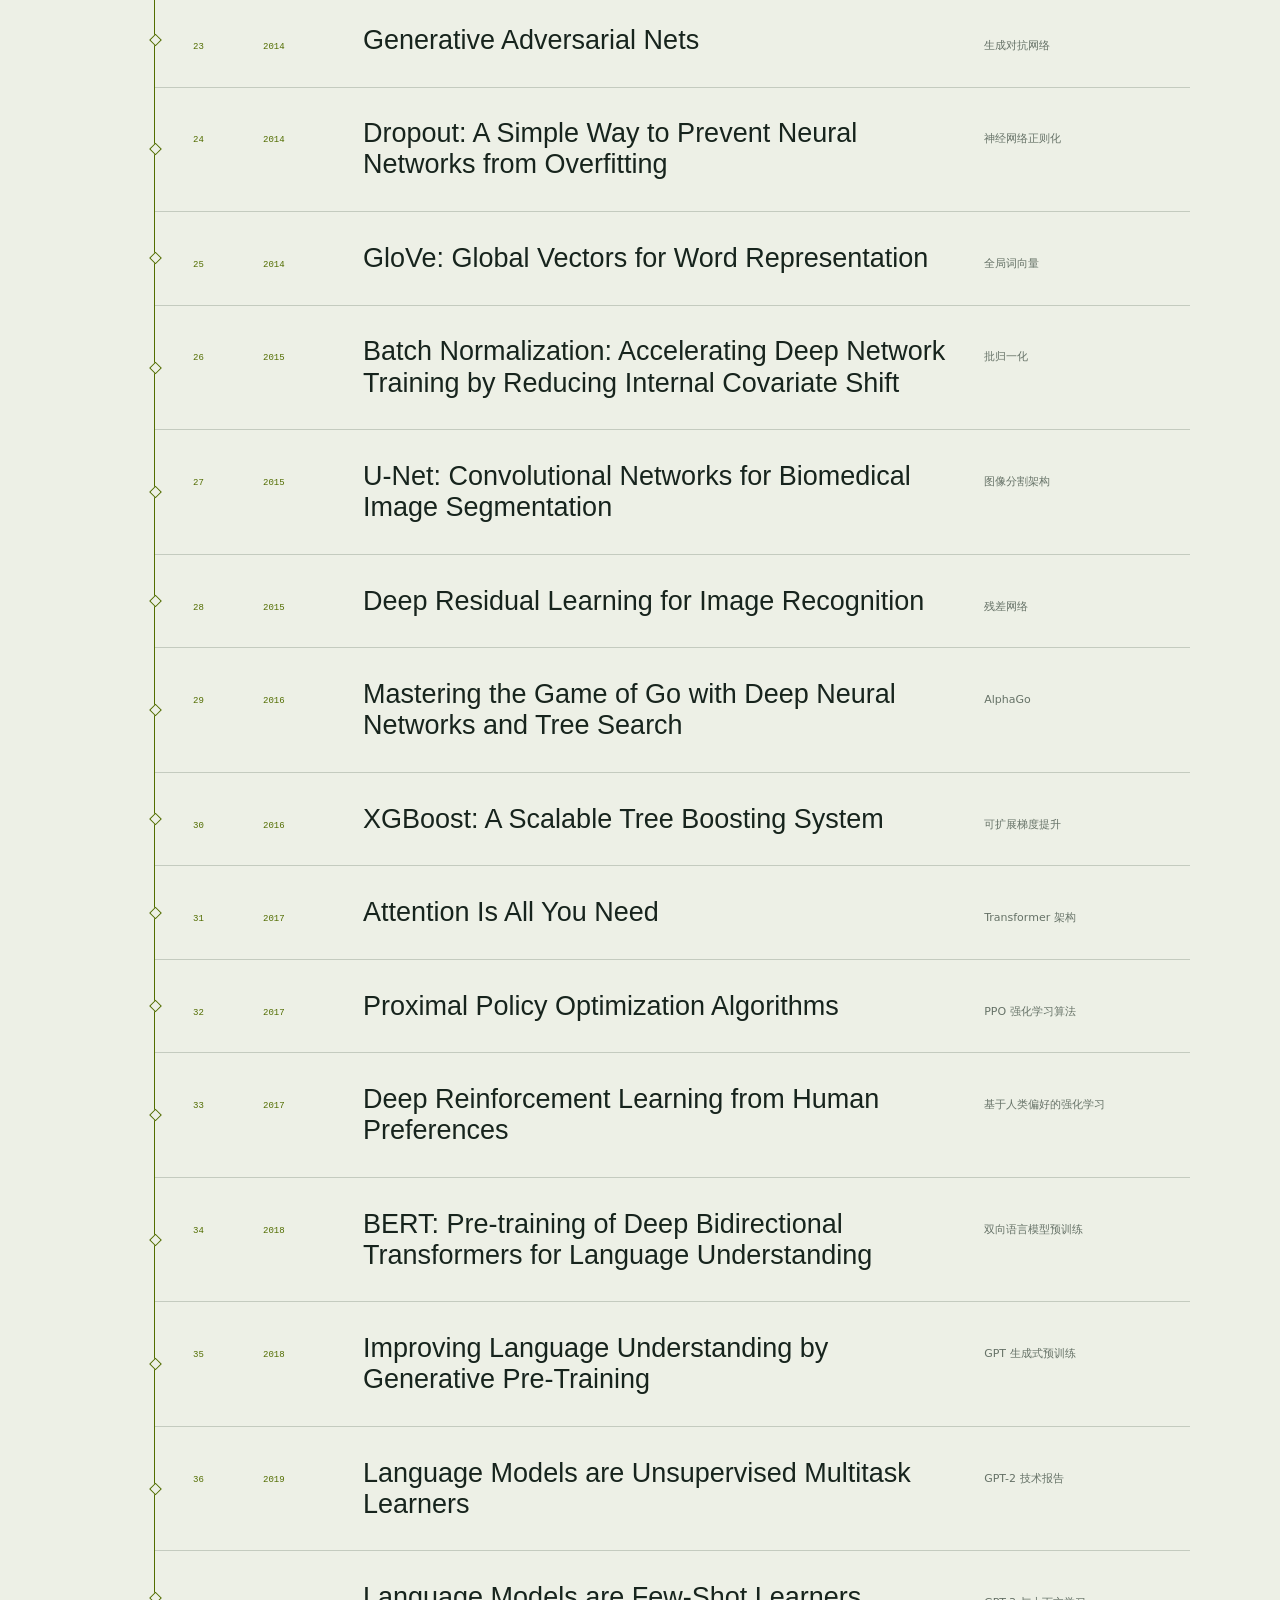
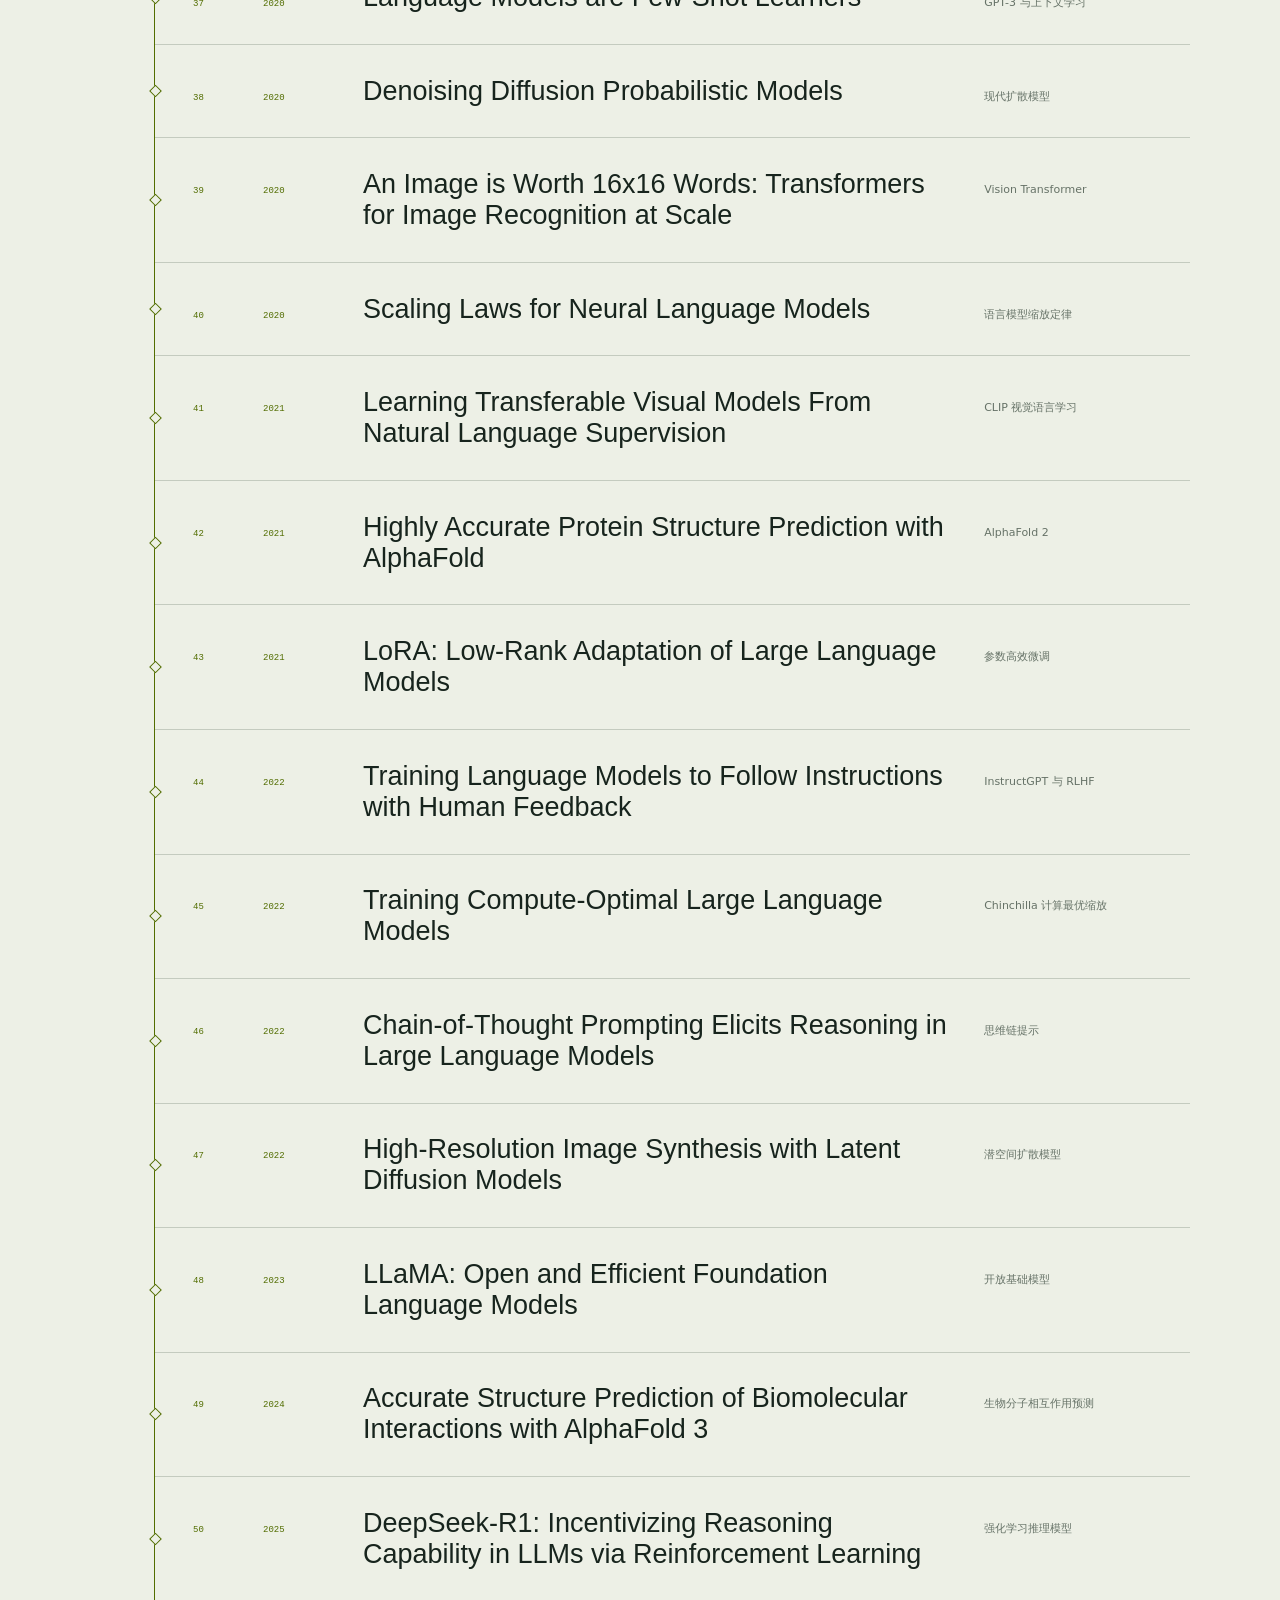
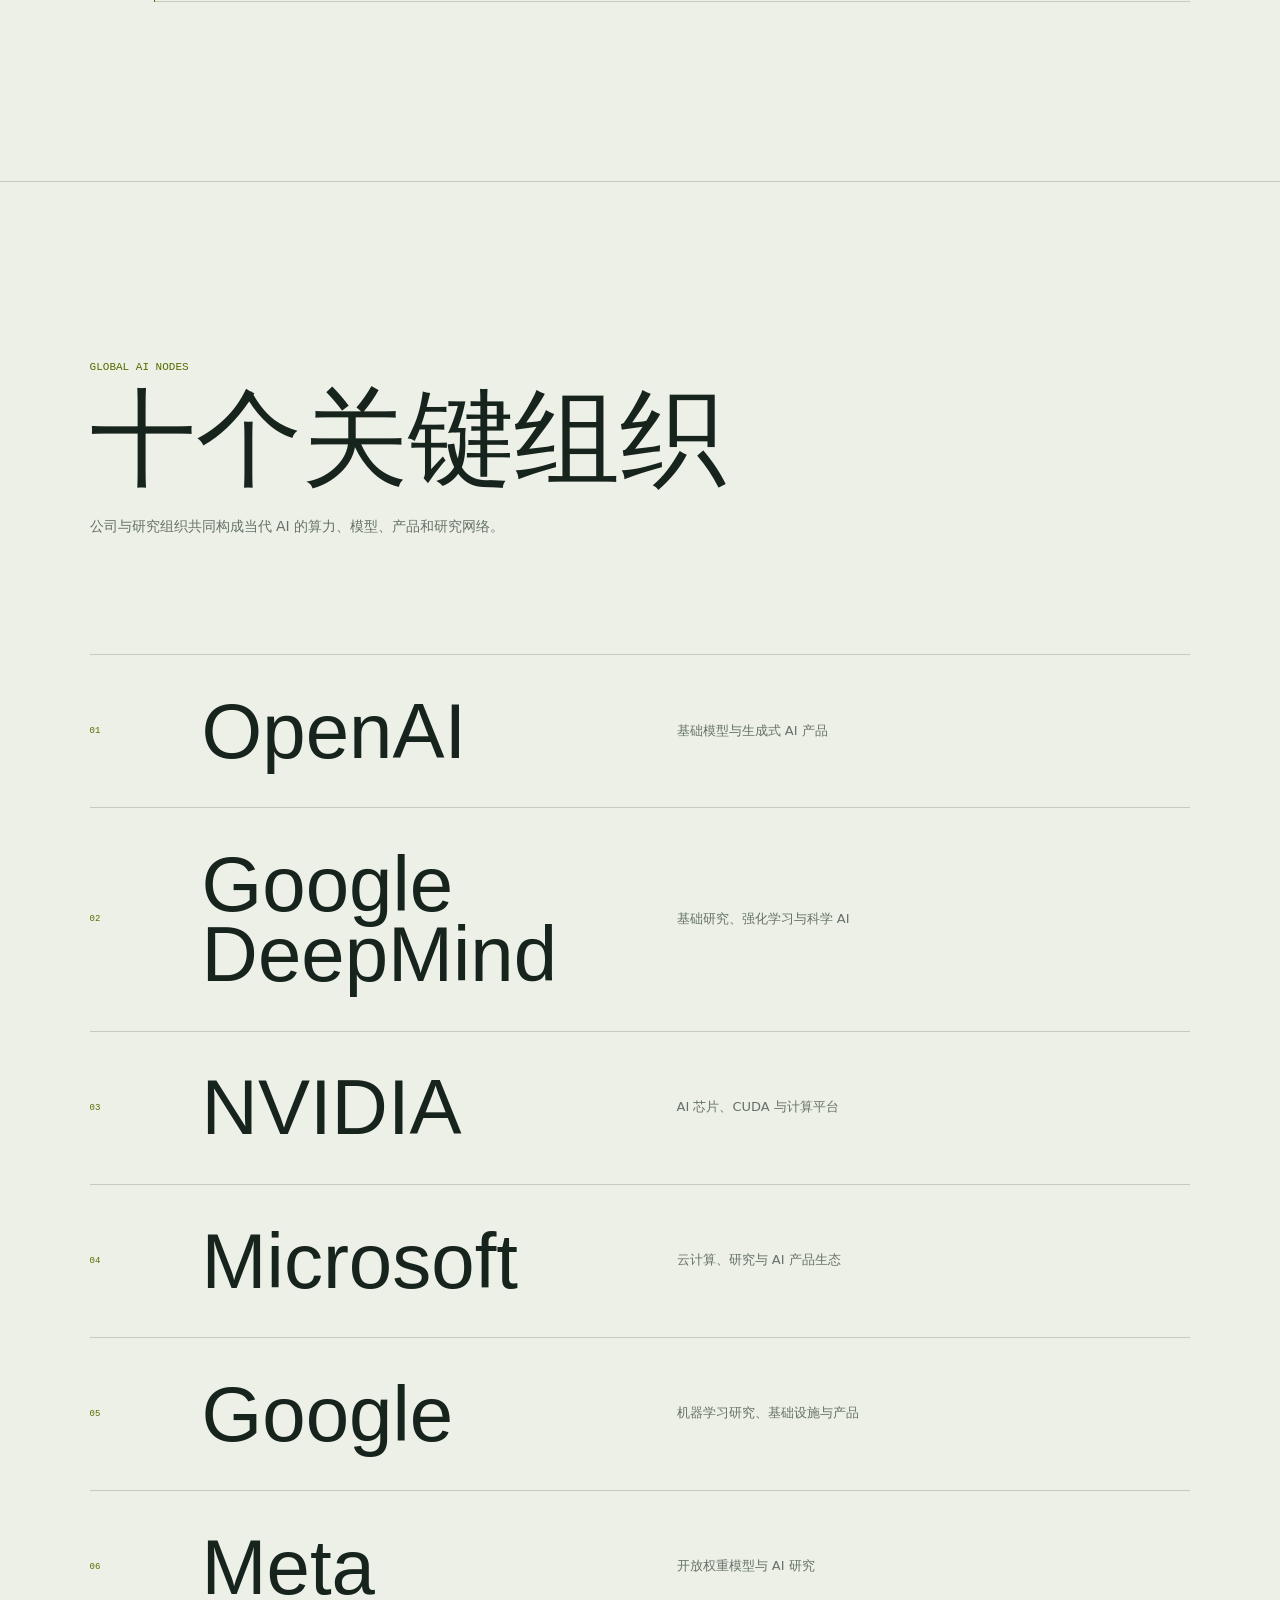
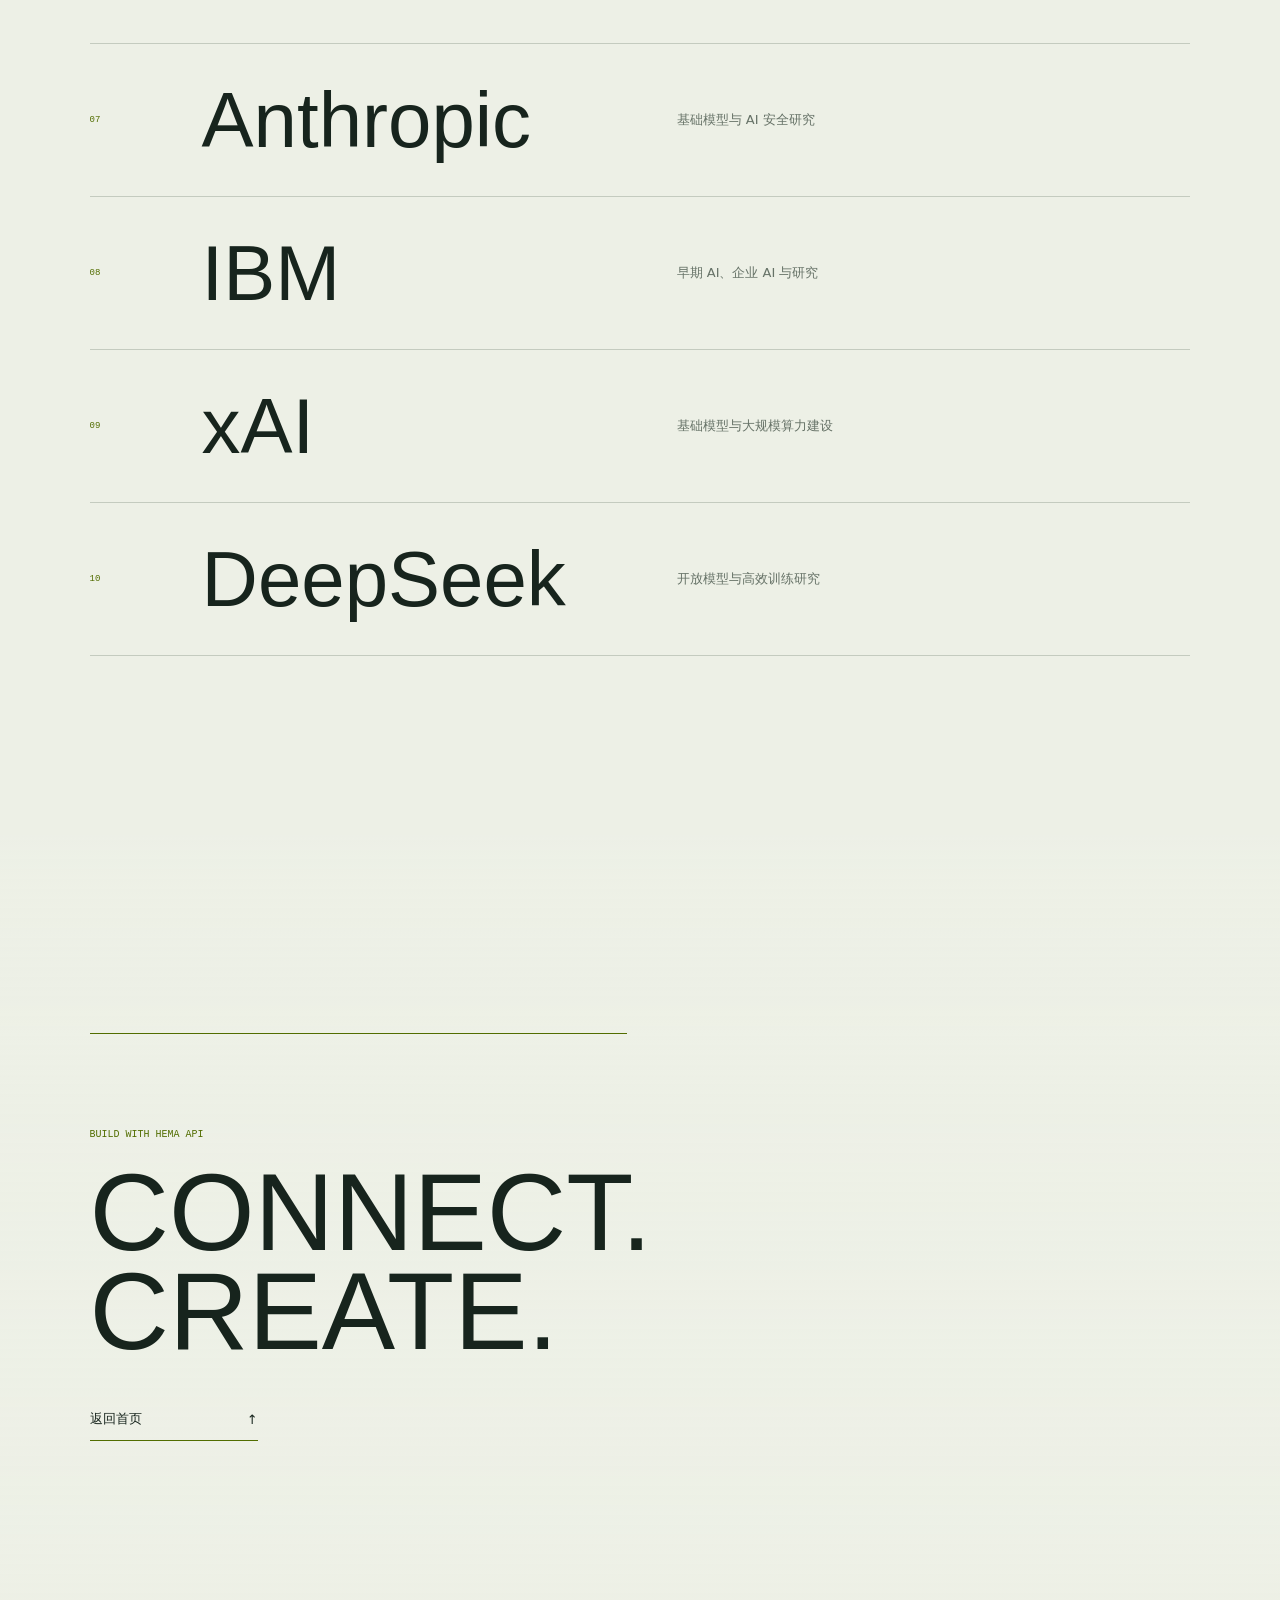
==== commit 7cf75bb8: "feat(web): preserve hema custom ui on rc45" ====
--- a/web/public/hema-home/index.html
+++ b/web/public/hema-home/index.html
@@ -151,11 +151,6 @@
     </dialog>
 
     <noscript>此演示需要启用 JavaScript。</noscript>
-    <script>
-      window.setTimeout(() => {
-        document.querySelector(".boot")?.classList.add("done");
-      }, 3000);
-    </script>
     <script type="module" src="./main.js"></script>
   </body>
 </html>
--- a/web/public/hema-home/styles.css
+++ b/web/public/hema-home/styles.css
@@ -6,6 +6,8 @@
   --signal: #526d00;
   --line: rgba(56, 76, 54, 0.22);
   --edge: 2px;
+  --home-pointer-x: 0;
+  --home-pointer-y: 0;
 }
 
 * { box-sizing: border-box; }
@@ -507,6 +509,109 @@
 .organization:hover h3 { color: var(--signal); transform: translateX(8px); }
 
 .hero {
+  isolation: isolate;
+  perspective: 1200px;
+}
+
+.hero::before,
+.hero::after {
+  content: "";
+  position: absolute;
+  z-index: -1;
+  pointer-events: none;
+  border: 1px solid rgba(82, 109, 0, 0.18);
+  transform-style: preserve-3d;
+  transition: transform 500ms cubic-bezier(.22, 1, .36, 1);
+}
+
+.hero::before {
+  width: min(48vw, 720px);
+  height: min(48vw, 720px);
+  right: -10vw;
+  top: 10vh;
+  border-radius: 50%;
+  transform: translate3d(calc(var(--home-pointer-x) * -16px), calc(var(--home-pointer-y) * -10px), -80px) rotateX(62deg) rotateZ(-18deg);
+  box-shadow: 0 0 0 18px rgba(82, 109, 0, 0.035), 0 0 0 42px rgba(82, 109, 0, 0.02);
+}
+
+.hero::after {
+  width: 38vw;
+  height: 38vw;
+  right: -4vw;
+  top: 17vh;
+  border-radius: 50%;
+  border-style: dashed;
+  transform: translate3d(calc(var(--home-pointer-x) * -24px), calc(var(--home-pointer-y) * -15px), -120px) rotateX(64deg) rotateZ(26deg);
+}
+
+.hero-copy {
+  transform: translate3d(calc(var(--home-pointer-x) * -7px), calc(var(--home-pointer-y) * -4px), 18px);
+  transition: transform 500ms cubic-bezier(.22, 1, .36, 1);
+}
+
+.hero .coordinates {
+  transform: translate3d(calc(var(--home-pointer-x) * 8px), calc(var(--home-pointer-y) * 5px), 24px);
+  transition: transform 500ms cubic-bezier(.22, 1, .36, 1);
+}
+
+.integration-stage {
+  perspective: 1100px;
+  transform-style: preserve-3d;
+}
+
+.integration-stage::before {
+  content: "";
+  position: absolute;
+  inset: 14% 12%;
+  z-index: -1;
+  border: 1px solid rgba(82, 109, 0, 0.16);
+  border-radius: 50%;
+  transform: rotateX(68deg) rotateZ(-14deg) translateZ(-40px);
+  box-shadow: 0 0 55px rgba(82, 109, 0, 0.08);
+}
+
+.tool-node {
+  transform-style: preserve-3d;
+  transition: transform 260ms cubic-bezier(.22, 1, .36, 1), background-color 260ms ease, box-shadow 260ms ease;
+}
+
+.tool-node:hover {
+  transform: translateZ(28px) rotateX(4deg) rotateY(-4deg);
+  box-shadow: 12px 16px 0 rgba(82, 109, 0, 0.12), 0 0 0 1px var(--signal);
+}
+
+.ccs-core {
+  transform-style: preserve-3d;
+  box-shadow: 0 18px 0 rgba(23, 36, 29, 0.09), 0 26px 55px rgba(23, 36, 29, 0.16);
+}
+
+.person,
+.project,
+.organization {
+  transform-style: preserve-3d;
+  transition: transform 220ms cubic-bezier(.22, 1, .36, 1), background-color 180ms ease, box-shadow 220ms ease;
+}
+
+.person:hover,
+.project:hover,
+.organization:hover {
+  transform: translateY(-4px) translateZ(8px);
+  box-shadow: 8px 10px 0 rgba(82, 109, 0, 0.08);
+}
+
+@media (prefers-reduced-motion: reduce) {
+  .hero::before,
+  .hero::after,
+  .hero-copy,
+  .hero .coordinates,
+  .tool-node,
+  .person,
+  .project,
+  .organization {
+    transform: none;
+    transition: none;
+  }
+}
   display: grid;
   align-items: center;
   position: relative;
